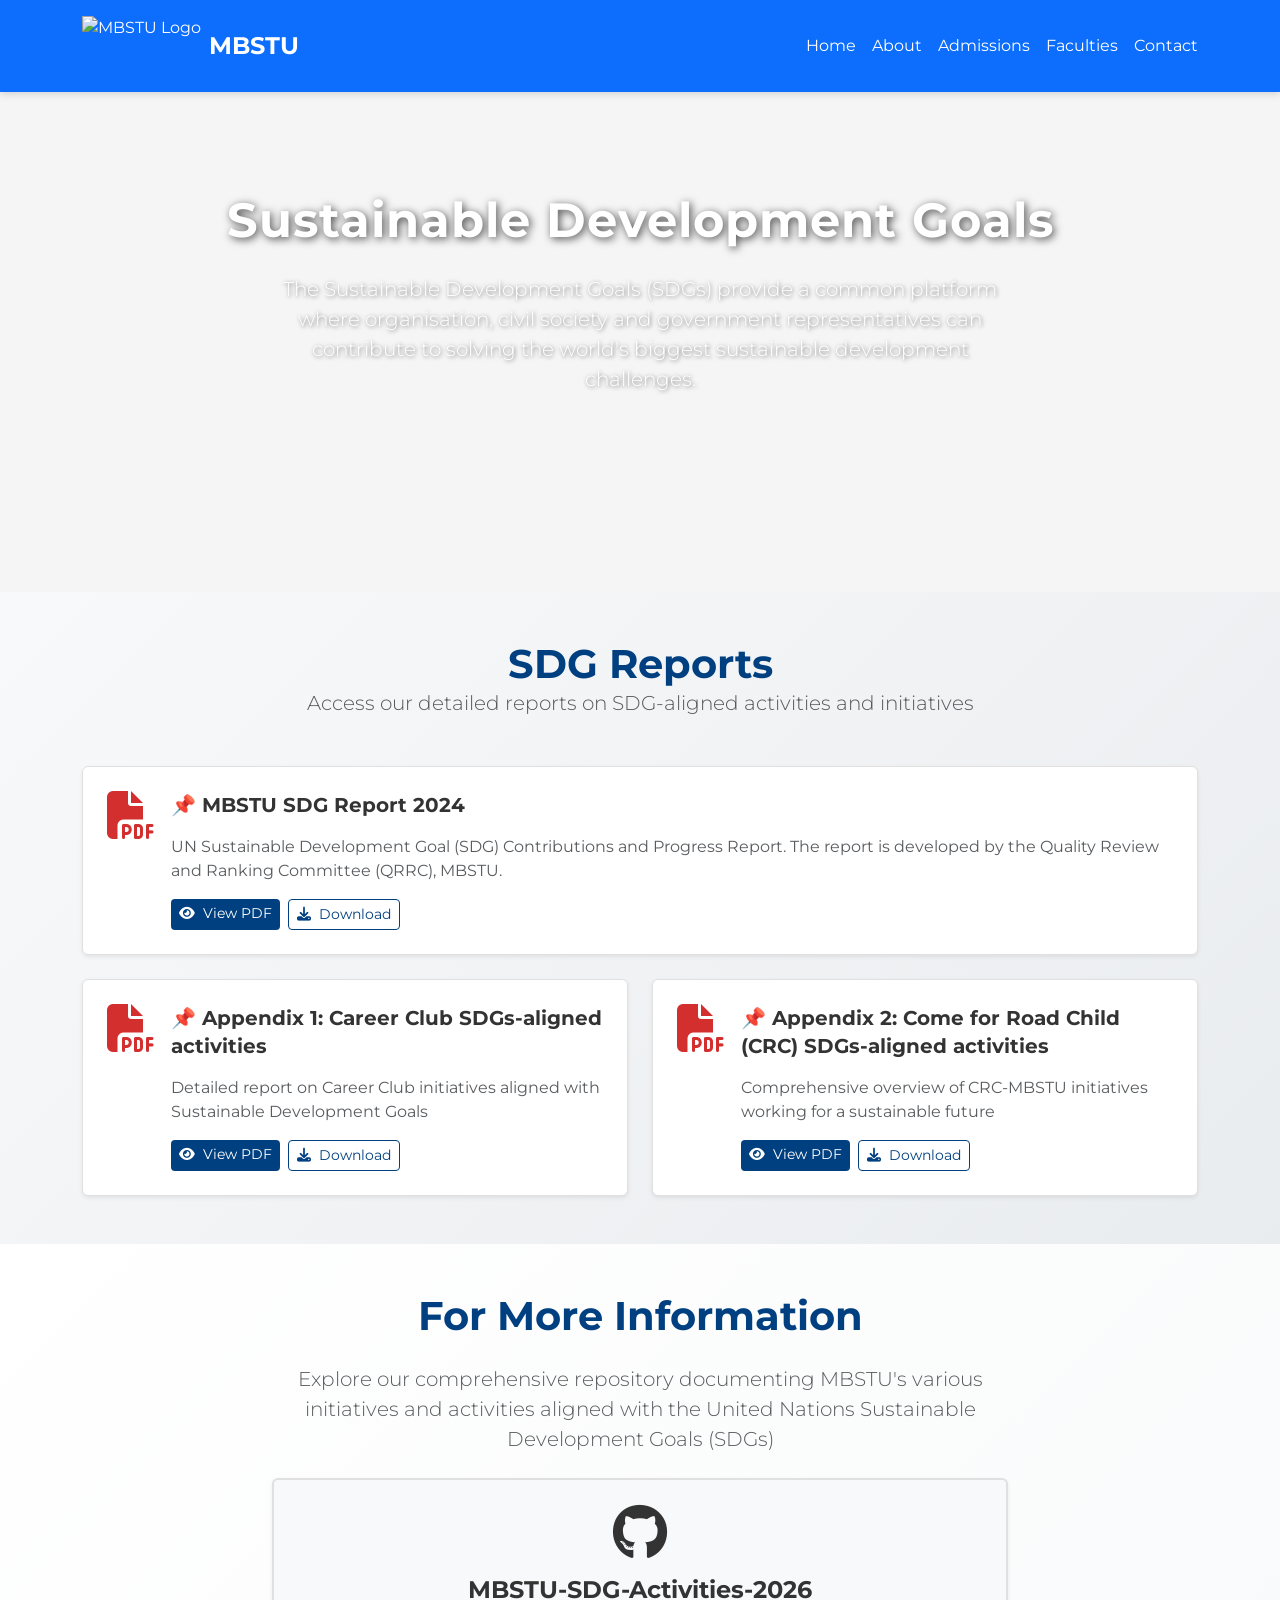
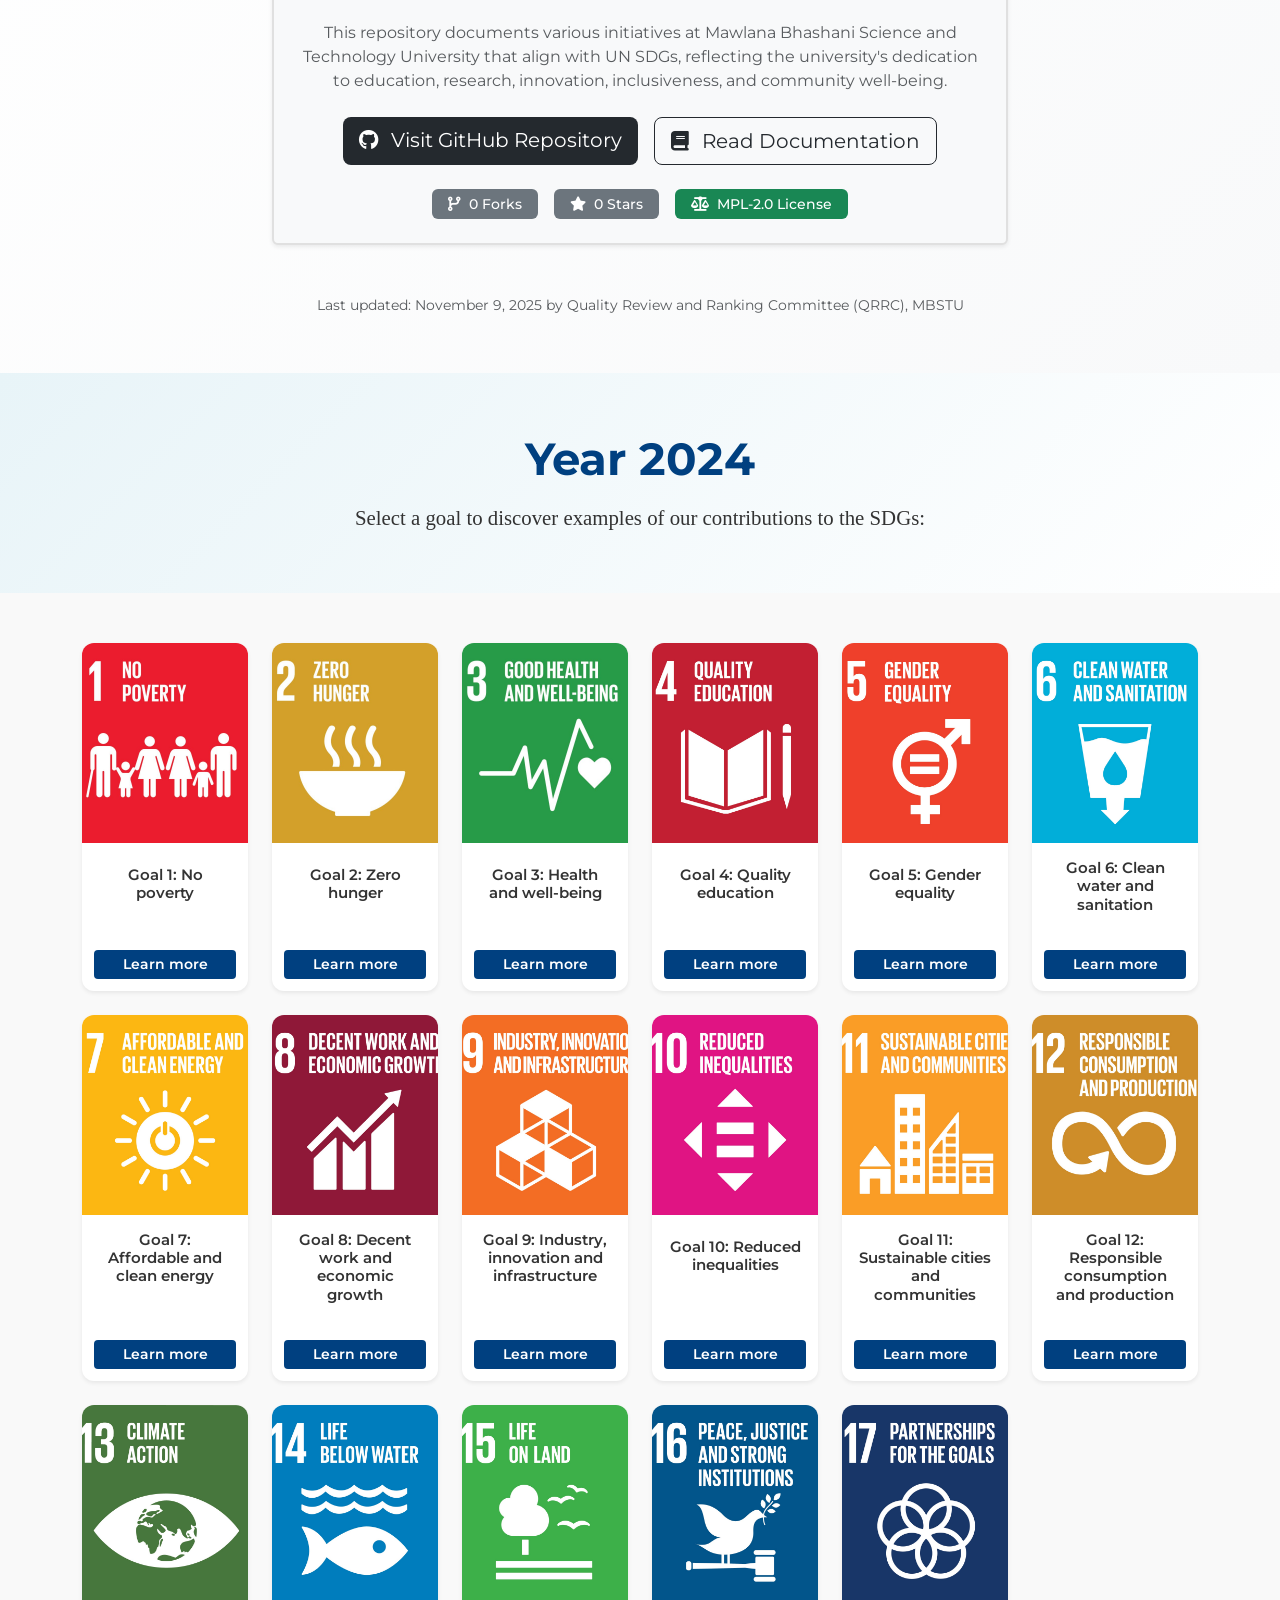
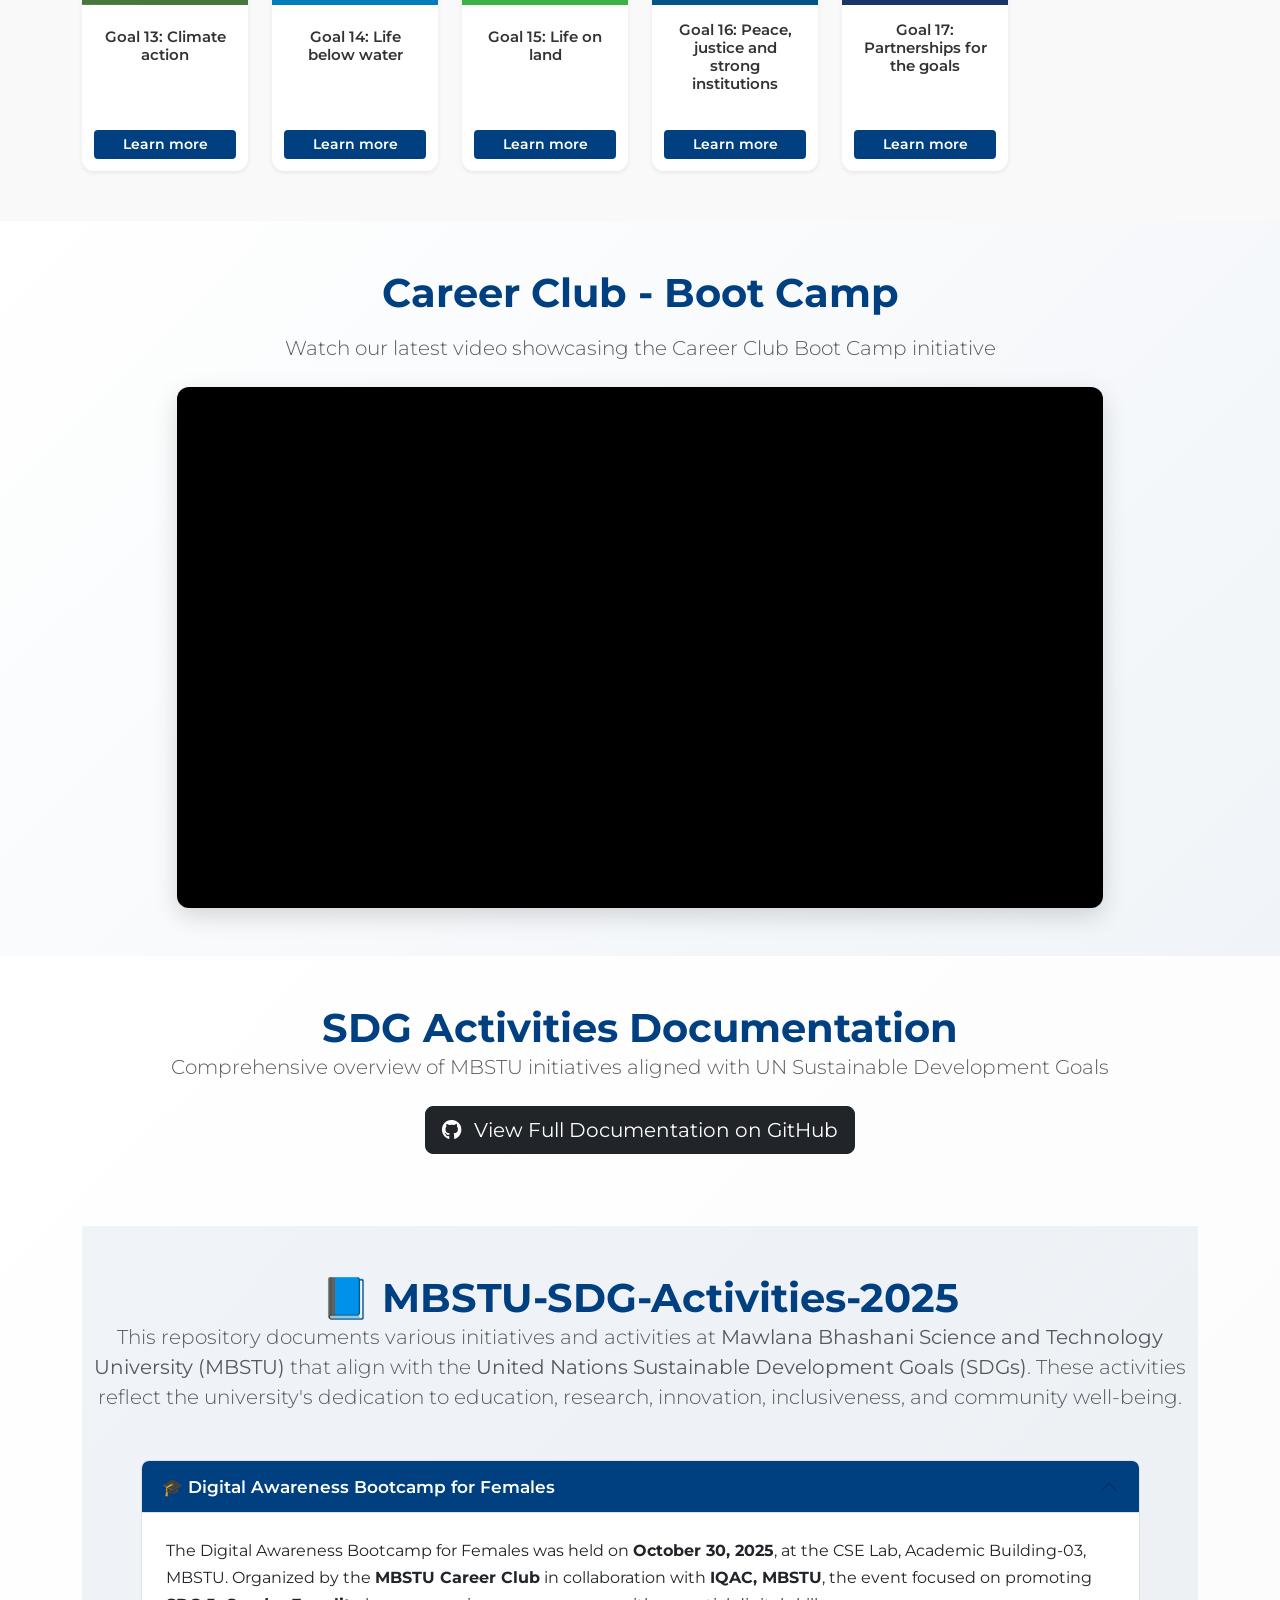
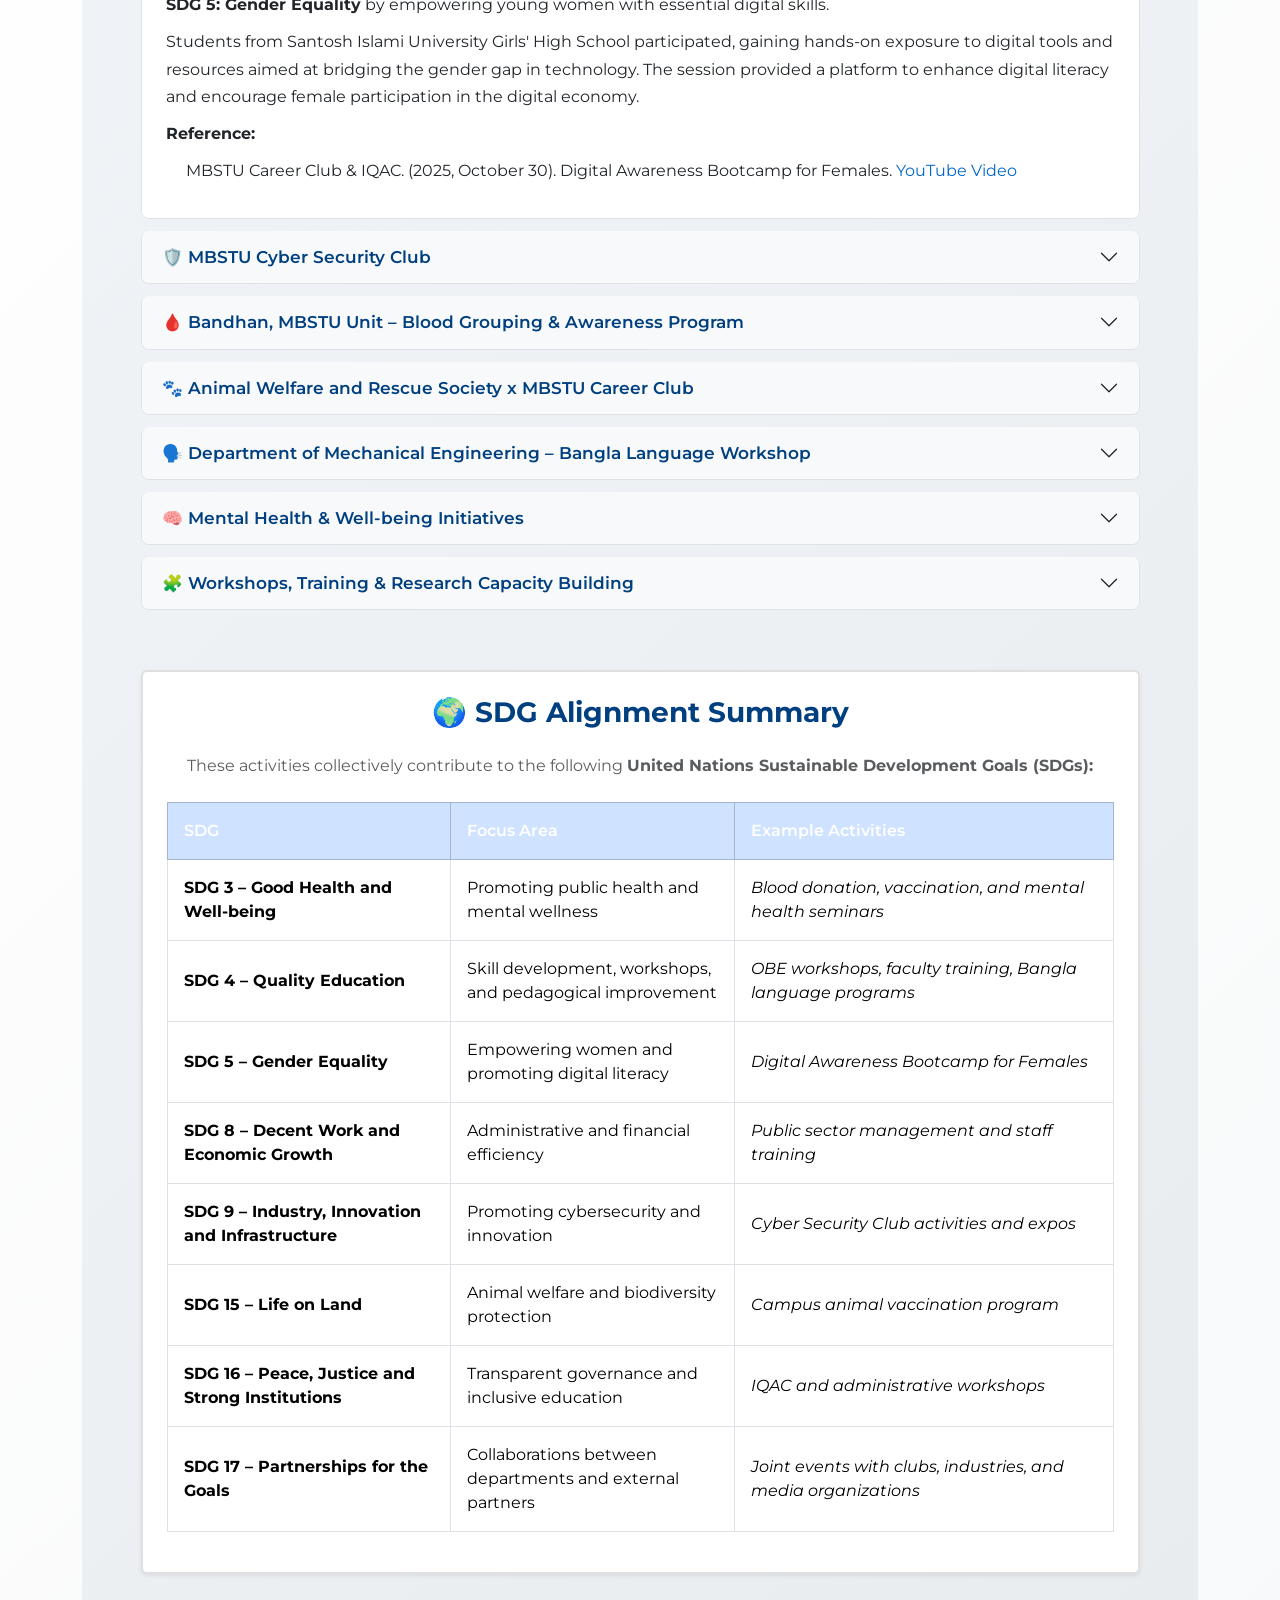
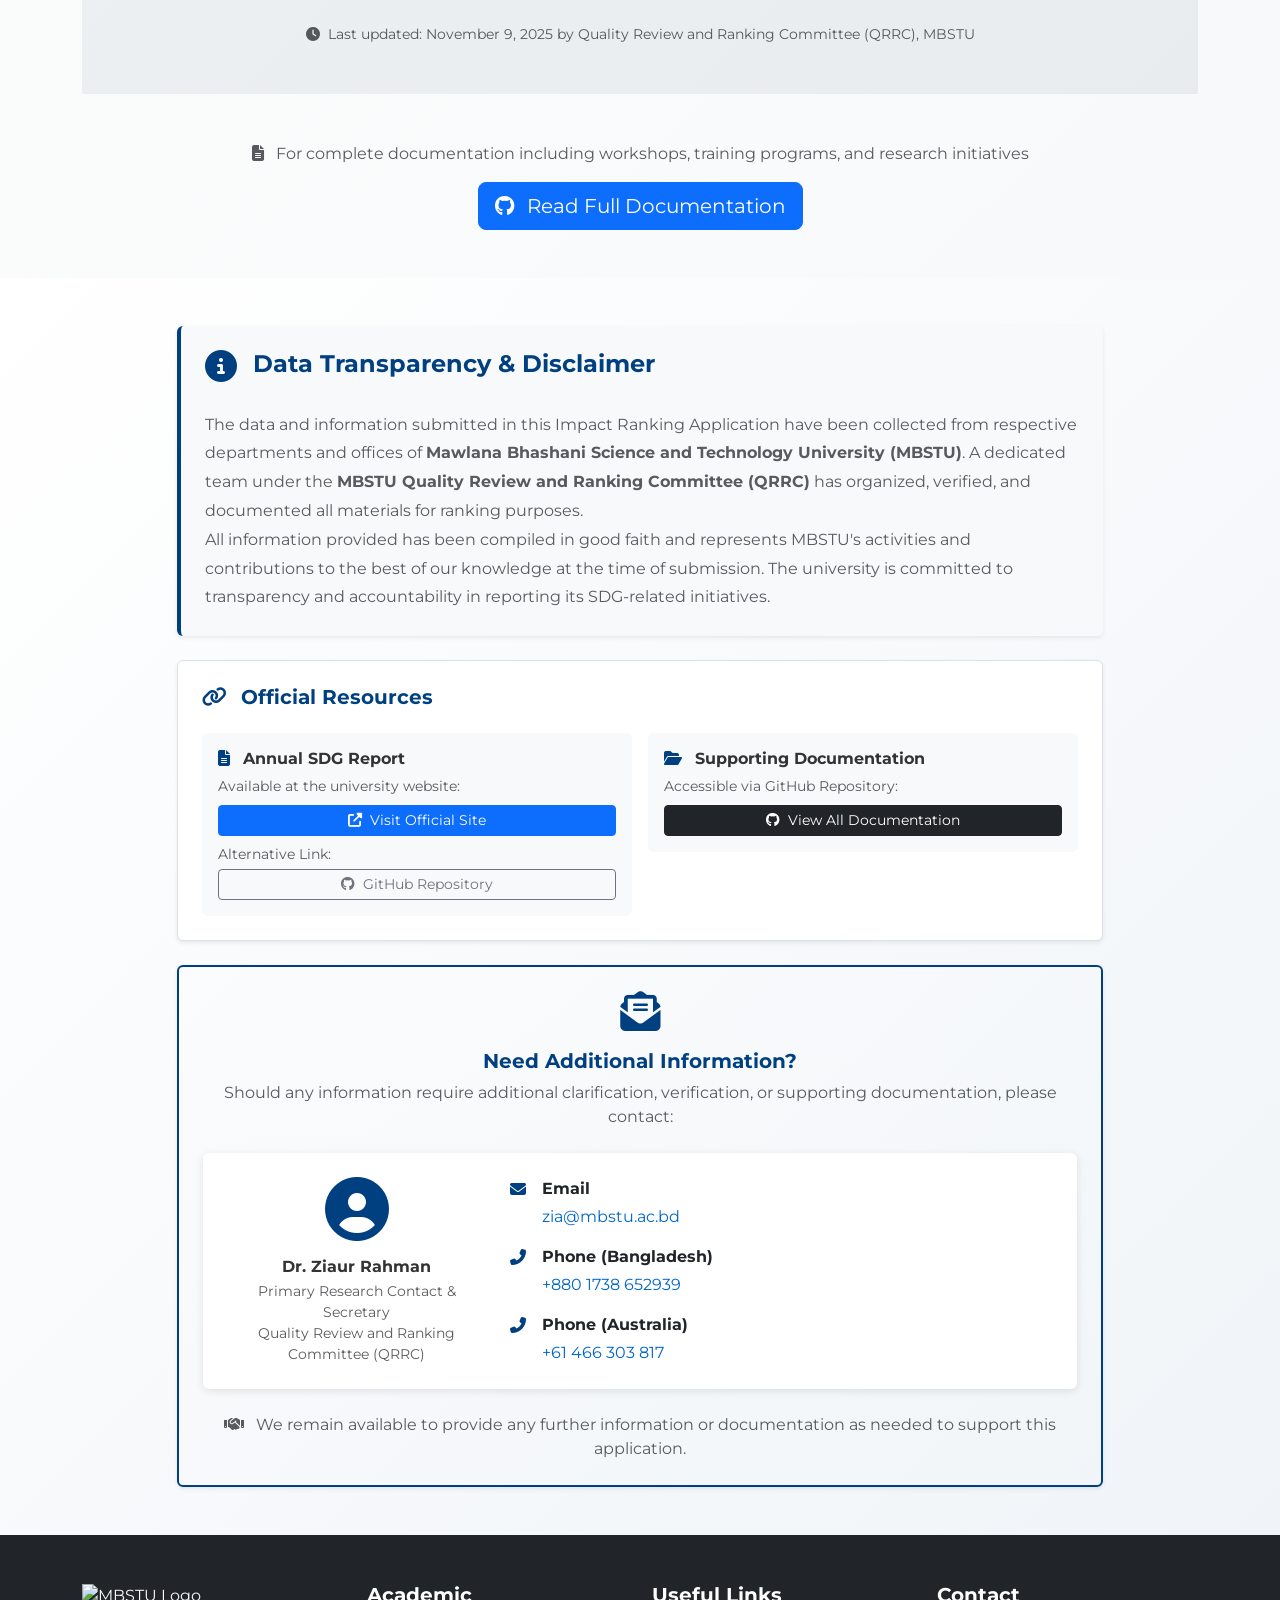
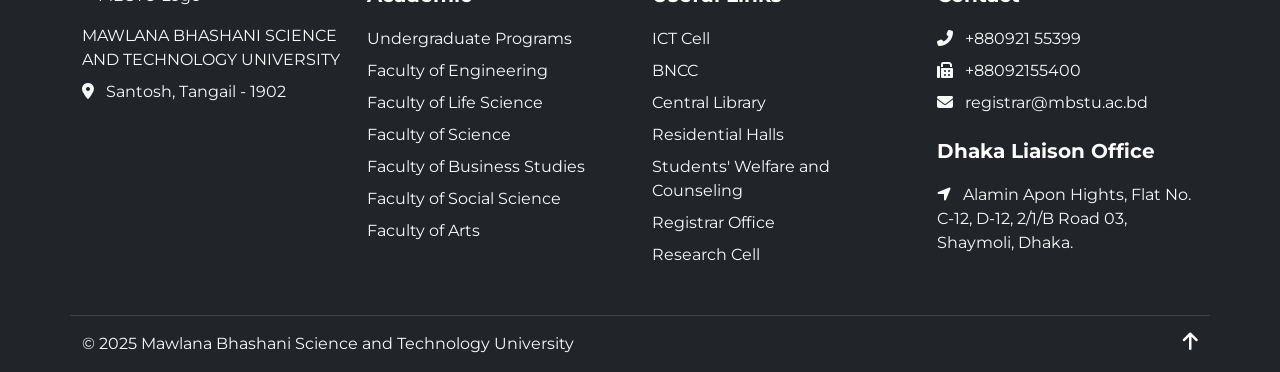
==== index.html @ fa535641 "page deployment" ====
<!DOCTYPE html>
<html lang="en-US" dir="ltr">
  <head>
    <meta charset="UTF-8" />
    <meta
      name="viewport"
      content="width=device-width, initial-scale=1, maximum-scale=1"
    />
    <title>Sustainable Development Goals - MBSTU</title>
    <link rel="preconnect" href="https://fonts.googleapis.com" />
    <link rel="preconnect" href="https://fonts.gstatic.com" crossorigin />
    <link
      href="https://fonts.googleapis.com/css2?family=Montserrat:wght@400;500;700&family=Georgia&display=swap"
      rel="stylesheet"
    />
    <link
      href="https://cdn.jsdelivr.net/npm/bootstrap@5.3.2/dist/css/bootstrap.min.css"
      rel="stylesheet"
    />
    <link
      rel="stylesheet"
      href="https://cdnjs.cloudflare.com/ajax/libs/font-awesome/6.4.0/css/all.min.css"
    />
    <style>
      /* Reset and common font */
      body,
      h1,
      h2,
      h3,
      h4,
      h5,
      h6,
      p,
      ul,
      li {
        margin: 0;
        padding: 0;
        font-family: "Montserrat", sans-serif;
      }
      body {
        background-color: #f5f5f5;
      }
      a {
        text-decoration: none;
        color: inherit;
      }
      ul {
        list-style-type: none;
      }

      /* Header styles */
      .mbstu-header {
        background-color: #004080;
        box-shadow: 0 2px 8px rgba(0, 0, 0, 0.15);
      }
      .mbstu-logo img {
        transition: transform 0.3s ease;
      }
      .mbstu-logo:hover img {
        transform: scale(1.05);
      }
      .mbstu-nav ul li a {
        transition: all 0.3s ease;
        position: relative;
      }
      .mbstu-nav ul li a:hover {
        color: #ffd700 !important;
      }
      .mbstu-nav ul li a::after {
        content: "";
        position: absolute;
        bottom: -3px;
        left: 50%;
        transform: translateX(-50%) scaleX(0);
        width: 80%;
        height: 2px;
        background: #ffd700;
        transition: transform 0.3s ease;
      }
      .mbstu-nav ul li a:hover::after {
        transform: translateX(-50%) scaleX(1);
      }

      /* Hero Section */
      .sdg-hero-section {
        width: 100%;
        min-height: 500px;
        position: relative;
        overflow: hidden;
        border-bottom-right-radius: 50px;
        border-bottom-left-radius: 50px;
        margin-bottom: 0;
      }
      .sdg-bg {
        position: absolute;
        top: 0;
        left: 0;
        width: 100%;
        height: 100%;
        background: url("https://mbstu.ac.bd/wp-content/uploads/2024/10/rsz_36.jpg")
          center center/cover no-repeat;
        filter: brightness(50%);
        z-index: 1;
        border-bottom-right-radius: 50px;
        border-bottom-left-radius: 50px;
      }
      .sdg-content {
        position: relative;
        z-index: 2;
        padding-top: 100px;
        padding-bottom: 100px;
      }
      .sdg-content h1 {
        color: #ffffff;
        text-shadow: 2px 2px 8px rgba(0, 0, 0, 0.7);
        font-size: 3rem;
        margin-bottom: 20px;
      }
      .sdg-content p {
        text-shadow: 1px 1px 4px rgba(0, 0, 0, 0.6);
      }

      /* Year Section */
      .year-section {
        background: linear-gradient(135deg, #e8f4f8 0%, #ffffff 100%);
        padding: 60px 0;
        margin-top: 0;
      }
      .year-section h2 {
        color: #004080;
        font-size: 2.8rem;
        margin-bottom: 15px;
        font-weight: 700;
      }
      .year-section p {
        color: #333;
        font-size: 1.3rem;
        font-family: "Georgia", serif;
        font-weight: 500;
      }

      /* Card Styles */
      .sdg-cards-section {
        padding: 50px 0;
        background-color: #f9f9f9;
      }
      .card {
        border: none;
        border-radius: 12px;
        overflow: hidden;
        transition: all 0.4s ease;
        background: #fff;
      }
      .card:hover {
        transform: translateY(-8px);
        box-shadow: 0 12px 24px rgba(0, 0, 0, 0.15);
      }
      .card img {
        transition: transform 0.4s ease;
        height: 200px;
        object-fit: cover;
      }
      .card:hover img {
        transform: scale(1.08);
      }
      .card-title {
        font-size: 0.95rem;
        font-weight: 600;
        color: #333;
        min-height: 50px;
        display: flex;
        align-items: center;
        justify-content: center;
      }
      .card-footer {
        padding: 12px;
      }
      .card-footer .btn {
        background: #004080;
        border: none;
        transition: all 0.3s ease;
        font-weight: 600;
      }
      .card-footer .btn:hover {
        background: #00306a;
        transform: scale(1.05);
      }

      /* For more info */
      .more-info-section {
        background: linear-gradient(135deg, #ffffff 0%, #f8f9fa 100%);
      }

      .github-card {
        border: 2px solid #e0e0e0;
        transition: all 0.4s ease;
      }

      .github-card:hover {
        transform: translateY(-5px);
        box-shadow: 0 12px 24px rgba(0, 0, 0, 0.15) !important;
        border-color: #333;
      }

      .github-card .btn-dark {
        background-color: #24292e;
        border: none;
        transition: all 0.3s ease;
      }

      .github-card .btn-dark:hover {
        background-color: #1a1e22;
        transform: scale(1.05);
      }

      .github-card .btn-outline-dark {
        border-color: #24292e;
        color: #24292e;
        transition: all 0.3s ease;
      }

      .github-card .btn-outline-dark:hover {
        background-color: #24292e;
        color: #fff;
        transform: scale(1.05);
      }

      .github-card .badge {
        font-size: 0.9rem;
        font-weight: 500;
      }

      .github-card .fa-github {
        transition: transform 0.3s ease;
      }

      .github-card:hover .fa-github {
        transform: rotate(360deg);
      }

      @media (max-width: 768px) {
        .more-info-section h2 {
          font-size: 1.8rem;
        }

        .github-card .btn-lg {
          font-size: 0.95rem;
          padding: 0.5rem 1rem;
        }
      }

      /* Footer */
      footer {
        background: #1a1a1a;
        color: #ccc;
      }
      footer h5 {
        color: #fff;
        font-weight: 700;
        margin-bottom: 20px;
      }
      footer a {
        transition: color 0.3s ease;
      }
      footer a:hover {
        color: #ffd700 !important;
      }
      footer .border-top {
        border-color: #444 !important;
      }
      #back-to-top-kits {
        transition: transform 0.3s ease;
      }
      #back-to-top-kits:hover {
        transform: translateY(-3px);
      }

      /* Responsive */
      @media (max-width: 768px) {
        .mbstu-nav ul {
          flex-direction: column;
          gap: 10px;
        }
        .sdg-content h1 {
          font-size: 2rem;
        }
        .year-section h2 {
          font-size: 2rem;
        }
      }

      .video-section {
        background: linear-gradient(135deg, #ffffff 0%, #f0f4f8 100%);
      }

      .video-wrapper {
        position: relative;
        padding-bottom: 56.25%; /* 16:9 aspect ratio */
        height: 0;
        overflow: hidden;
        max-width: 100%;
        background: #000;
        border-radius: 12px;
        box-shadow: 0 8px 24px rgba(0, 0, 0, 0.15);
      }

      .video-wrapper iframe {
        position: absolute;
        top: 0;
        left: 0;
        width: 100%;
        height: 100%;
        border-radius: 12px;
      }

      @media (max-width: 768px) {
        .video-section h2 {
          font-size: 1.8rem;
        }
      }

      /* pdf */
      .sdg-reports-section {
        background: linear-gradient(135deg, #f8f9fa 0%, #e9ecef 100%);
      }

      .report-card {
        transition: all 0.3s ease;
        border: 1px solid #e0e0e0;
      }

      .report-card:hover {
        transform: translateY(-5px);
        box-shadow: 0 8px 20px rgba(0, 0, 0, 0.15) !important;
      }

      .report-card h5 {
        line-height: 1.4;
      }

      .report-card .btn {
        transition: all 0.3s ease;
      }

      .report-card .btn-primary {
        background-color: #004080;
        border: none;
      }

      .report-card .btn-primary:hover {
        background-color: #00306a;
        transform: scale(1.05);
      }

      .report-card .btn-outline-primary {
        border-color: #004080;
        color: #004080;
      }

      .report-card .btn-outline-primary:hover {
        background-color: #004080;
        color: #fff;
        transform: scale(1.05);
      }

      .report-icon {
        flex-shrink: 0;
      }

      @media (max-width: 768px) {
        .sdg-reports-section h2 {
          font-size: 1.8rem;
        }

        .report-card {
          text-align: center;
        }

        .report-card .d-flex {
          flex-direction: column;
          align-items: center !important;
        }

        .report-icon {
          margin-bottom: 1rem;
        }
      }

      /* Activities Documentation Section */
      .activities-documentation-section {
        background: linear-gradient(135deg, #ffffff 0%, #f8f9fa 100%);
      }

      .accordion-item {
        border: 1px solid #e0e0e0;
        margin-bottom: 15px;
        border-radius: 8px !important;
        overflow: hidden;
      }

      .accordion-button {
        font-weight: 600;
        font-size: 1.1rem;
        color: #004080;
        background-color: #f8f9fa;
      }

      .accordion-button:not(.collapsed) {
        background-color: #004080;
        color: #fff;
      }

      .accordion-button:focus {
        box-shadow: none;
        border-color: #004080;
      }

      .accordion-body {
        background-color: #fff;
        padding: 20px;
      }

      .accordion-body p {
        margin-bottom: 10px;
      }

      .accordion-body ul {
        margin-left: 20px;
      }

      @media (max-width: 768px) {
        .activities-documentation-section h2 {
          font-size: 1.8rem;
        }

        .accordion-button {
          font-size: 0.95rem;
        }
      }

      /* Accordian new */
      .complete-activities-section {
        background: linear-gradient(135deg, #f0f4f8 0%, #e9ecef 100%);
      }

      .accordion-item {
        border: 1px solid #dee2e6;
        margin-bottom: 12px;
        border-radius: 8px !important;
        overflow: hidden;
      }

      .accordion-button {
        font-weight: 600;
        font-size: 1.05rem;
        color: #004080;
        background-color: #f8f9fa;
        padding: 1rem 1.25rem;
      }

      .accordion-button:not(.collapsed) {
        background-color: #004080;
        color: #fff;
      }

      .accordion-button:focus {
        box-shadow: none;
        border-color: #004080;
      }

      .accordion-body {
        background-color: #fff;
        padding: 1.5rem;
        line-height: 1.7;
      }

      .accordion-body h6 {
        color: #004080;
        margin-top: 1rem;
      }

      .accordion-body ul {
        margin-left: 20px;
        margin-bottom: 10px;
      }

      .accordion-body a {
        color: #0066cc;
        text-decoration: none;
      }

      .accordion-body a:hover {
        text-decoration: underline;
      }

      /* SDG Table Styles */
      .sdg-table-container {
        border: 2px solid #e0e0e0;
      }

      .table-primary {
        background-color: #004080 !important;
        color: white;
      }

      .table-primary th {
        color: white !important;
        font-weight: 600;
      }

      .table-hover tbody tr:hover {
        background-color: #f0f4f8;
      }

      .table td,
      .table th {
        vertical-align: middle;
        padding: 1rem;
      }

      @media (max-width: 768px) {
        .complete-activities-section h2 {
          font-size: 1.8rem;
        }

        .accordion-button {
          font-size: 0.9rem;
          padding: 0.75rem 1rem;
        }

        .accordion-body {
          padding: 1rem;
        }

        .table {
          font-size: 0.85rem;
        }
      }

      /* contact */
      .contact-disclaimer-section {
        background: linear-gradient(135deg, #ffffff 0%, #f0f4f8 100%);
      }

      .disclaimer-card {
        border-left: 4px solid #004080;
      }

      .resources-card {
        border: 2px solid #e0e0e0;
      }

      .resource-item {
        transition: all 0.3s ease;
      }

      .resource-item:hover {
        transform: translateY(-3px);
        box-shadow: 0 4px 12px rgba(0, 0, 0, 0.1);
      }

      .contact-card {
        background: linear-gradient(135deg, #f0f8ff 0%, #e6f2ff 100%);
        border: 2px solid #004080;
      }

      .contact-details {
        box-shadow: 0 2px 8px rgba(0, 0, 0, 0.1);
      }

      .contact-info a {
        color: #0066cc;
        transition: color 0.3s ease;
      }

      .contact-info a:hover {
        color: #004080;
        text-decoration: underline !important;
      }

      .resource-item .btn {
        transition: all 0.3s ease;
      }

      .resource-item .btn:hover {
        transform: scale(1.02);
      }

      @media (max-width: 768px) {
        .contact-details .row {
          text-align: center;
        }

        .contact-info {
          margin-top: 1rem;
        }

        .contact-info .d-flex {
          justify-content: center;
        }
      }
    </style>
  </head>

  <body>
    <!-- Header -->
    <header class="mbstu-header bg-primary text-white py-3">
      <div
        class="container d-flex align-items-center justify-content-between flex-wrap"
      >
        <a
          href="https://mbstu.ac.bd/"
          class="mbstu-logo d-flex align-items-center text-white text-decoration-none"
        >
          <img
            src="https://mbstu.ac.bd/wp-content/uploads/2023/08/MBSTU_logo.png"
            alt="MBSTU Logo"
            height="60"
            class="me-2"
          />
          <span class="fs-4 fw-bold">MBSTU</span>
        </a>
        <nav class="mbstu-nav">
          <ul class="list-unstyled d-flex mb-0 gap-3">
            <li>
              <a
                href="https://mbstu.ac.bd/"
                class="text-white text-decoration-none"
                >Home</a
              >
            </li>
            <li>
              <a
                href="https://mbstu.ac.bd/about"
                class="text-white text-decoration-none"
                >About</a
              >
            </li>
            <li>
              <a
                href="https://mbstu.ac.bd/admission"
                class="text-white text-decoration-none"
                >Admissions</a
              >
            </li>
            <li>
              <a
                href="https://mbstu.ac.bd/faculties"
                class="text-white text-decoration-none"
                >Faculties</a
              >
            </li>
            <li>
              <a
                href="https://mbstu.ac.bd/contact"
                class="text-white text-decoration-none"
                >Contact</a
              >
            </li>
          </ul>
        </nav>
      </div>
    </header>

    <!-- Hero Section -->
    <section class="sdg-hero-section position-relative">
      <div class="sdg-bg"></div>
      <div class="container text-center sdg-content">
        <h1 class="display-4 fw-bold" style="letter-spacing: 1px">
          Sustainable Development Goals
        </h1>
        <p class="lead text-white mt-4 mx-auto" style="max-width: 750px">
          The Sustainable Development Goals (SDGs) provide a common platform
          where organisation, civil society and government representatives can
          contribute to solving the world's biggest sustainable development
          challenges.
        </p>
      </div>
    </section>

    <section class="sdg-reports-section py-5 bg-light">
      <div class="container">
        <div class="text-center mb-5">
          <h2 class="fw-bold" style="color: #004080; font-size: 2.5rem">
            SDG Reports
          </h2>
          <p class="lead text-muted">
            Access our detailed reports on SDG-aligned activities and
            initiatives
          </p>
        </div>

        <div class="row g-4 justify-content-center">
          <!-- MBSTU SDG Report 2024 - Full Width -->
          <div class="col-lg-12">
            <div class="report-card p-4 bg-white rounded shadow-sm h-100">
              <div class="d-flex align-items-start">
                <div class="report-icon me-3">
                  <i
                    class="fas fa-file-pdf"
                    style="font-size: 3rem; color: #d32f2f"
                  ></i>
                </div>
                <div class="flex-grow-1">
                  <h5 class="fw-bold mb-3" style="color: #333">
                    📌 MBSTU SDG Report 2024
                  </h5>
                  <p class="text-muted mb-3">
                    UN Sustainable Development Goal (SDG) Contributions and
                    Progress Report. The report is developed by the Quality
                    Review and Ranking Committee (QRRC), MBSTU.
                  </p>
                  <div class="d-flex gap-2 flex-wrap">
                    <a
                      href="https://github.com/rahmanziaur/MBSTU-SDG-Activities-2026/blob/main/MBSTU%20SDG%20Report%202024/SDG%20REPORT2024.pdf"
                      target="_blank"
                      class="btn btn-primary btn-sm"
                    >
                      <i class="fas fa-eye me-1"></i> View PDF
                    </a>
                    <a
                      href="https://github.com/rahmanziaur/MBSTU-SDG-Activities-2026/raw/main/MBSTU%20SDG%20Report%202024/SDG%20REPORT2024.pdf"
                      download
                      class="btn btn-outline-primary btn-sm"
                    >
                      <i class="fas fa-download me-1"></i> Download
                    </a>
                  </div>
                </div>
              </div>
            </div>
          </div>

          <!-- Report 1 -->
          <div class="col-lg-6">
            <div class="report-card p-4 bg-white rounded shadow-sm h-100">
              <div class="d-flex align-items-start">
                <div class="report-icon me-3">
                  <i
                    class="fas fa-file-pdf"
                    style="font-size: 3rem; color: #d32f2f"
                  ></i>
                </div>
                <div class="flex-grow-1">
                  <h5 class="fw-bold mb-3" style="color: #333">
                    📌 Appendix 1: Career Club SDGs-aligned activities
                  </h5>
                  <p class="text-muted mb-3">
                    Detailed report on Career Club initiatives aligned with
                    Sustainable Development Goals
                  </p>
                  <div class="d-flex gap-2 flex-wrap">
                    <a
                      href="https://github.com/rahmanziaur/MBSTU-SDG-Activities-2026/blob/main/Community%20Activities/SDG%20MBSTU%20Career%20Club%20Profile_compressed.pdf"
                      target="_blank"
                      class="btn btn-primary btn-sm"
                    >
                      <i class="fas fa-eye me-1"></i> View PDF
                    </a>
                    <a
                      href="https://github.com/rahmanziaur/MBSTU-SDG-Activities-2026/raw/main/Community%20Activities/SDG%20MBSTU%20Career%20Club%20Profile_compressed.pdf"
                      download
                      class="btn btn-outline-primary btn-sm"
                    >
                      <i class="fas fa-download me-1"></i> Download
                    </a>
                  </div>
                </div>
              </div>
            </div>
          </div>

          <!-- Report 2 -->
          <div class="col-lg-6">
            <div class="report-card p-4 bg-white rounded shadow-sm h-100">
              <div class="d-flex align-items-start">
                <div class="report-icon me-3">
                  <i
                    class="fas fa-file-pdf"
                    style="font-size: 3rem; color: #d32f2f"
                  ></i>
                </div>
                <div class="flex-grow-1">
                  <h5 class="fw-bold mb-3" style="color: #333">
                    📌 Appendix 2: Come for Road Child (CRC) SDGs-aligned
                    activities
                  </h5>
                  <p class="text-muted mb-3">
                    Comprehensive overview of CRC-MBSTU initiatives working for
                    a sustainable future
                  </p>
                  <div class="d-flex gap-2 flex-wrap">
                    <a
                      href="https://github.com/rahmanziaur/MBSTU-SDG-Activities-2026/blob/main/Community%20Activities/CRC-MBSTU-and-the-SDGs-Working-for-a-Sustainable-Future.pdf"
                      target="_blank"
                      class="btn btn-primary btn-sm"
                    >
                      <i class="fas fa-eye me-1"></i> View PDF
                    </a>
                    <a
                      href="https://github.com/rahmanziaur/MBSTU-SDG-Activities-2026/raw/main/Community%20Activities/CRC-MBSTU-and-the-SDGs-Working-for-a-Sustainable-Future.pdf"
                      download
                      class="btn btn-outline-primary btn-sm"
                    >
                      <i class="fas fa-download me-1"></i> Download
                    </a>
                  </div>
                </div>
              </div>
            </div>
          </div>
        </div>
      </div>
    </section>

    <section class="more-info-section py-5 bg-white">
      <div class="container">
        <div class="row justify-content-center">
          <div class="col-lg-8 text-center">
            <h2 class="fw-bold mb-4" style="color: #004080; font-size: 2.5rem">
              For More Information
            </h2>
            <p class="lead text-muted mb-4">
              Explore our comprehensive repository documenting MBSTU's various
              initiatives and activities aligned with the United Nations
              Sustainable Development Goals (SDGs)
            </p>

            <div class="github-card p-4 bg-light rounded shadow-sm">
              <div
                class="d-flex align-items-center justify-content-center mb-3"
              >
                <i
                  class="fab fa-github"
                  style="font-size: 3.5rem; color: #333"
                ></i>
              </div>
              <h4 class="fw-bold mb-3" style="color: #333">
                MBSTU-SDG-Activities-2026
              </h4>
              <p class="text-muted mb-4">
                This repository documents various initiatives at Mawlana
                Bhashani Science and Technology University that align with UN
                SDGs, reflecting the university's dedication to education,
                research, innovation, inclusiveness, and community well-being.
              </p>
              <div class="d-flex gap-3 justify-content-center flex-wrap">
                <a
                  href="https://github.com/rahmanziaur/MBSTU-SDG-Activities-2026"
                  target="_blank"
                  class="btn btn-dark btn-lg"
                >
                  <i class="fab fa-github me-2"></i> Visit GitHub Repository
                </a>
                <a
                  href="https://github.com/rahmanziaur/MBSTU-SDG-Activities-2026/blob/main/README.md"
                  target="_blank"
                  class="btn btn-outline-dark btn-lg"
                >
                  <i class="fas fa-book me-2"></i> Read Documentation
                </a>
              </div>

              <!-- Additional Info Badges -->
              <div class="mt-4 d-flex gap-3 justify-content-center flex-wrap">
                <span class="badge bg-secondary px-3 py-2">
                  <i class="fas fa-code-branch me-1"></i> 0 Forks
                </span>
                <span class="badge bg-secondary px-3 py-2">
                  <i class="fas fa-star me-1"></i> 0 Stars
                </span>
                <span class="badge bg-success px-3 py-2">
                  <i class="fas fa-balance-scale me-1"></i> MPL-2.0 License
                </span>
              </div>
            </div>

            <!-- Contact CTA -->
            <div class="mt-5">
              <p class="text-muted mb-2">
                <small
                  >Last updated: November 9, 2025 by Quality Review and Ranking
                  Committee (QRRC), MBSTU</small
                >
              </p>
              <!-- <p class="text-muted">
                <i class="fas fa-envelope me-2"></i> For inquiries:
                <a href="mailto:registrar@mbstu.ac.bd" style="color: #004080"
                  >registrar@mbstu.ac.bd</a
                >
              </p> -->
            </div>
          </div>
        </div>
      </div>
    </section>

    <section class="year-section text-center">
      <div class="container">
        <h2 class="fw-bold">Year 2024</h2>
        <p class="mb-0">
          Select a goal to discover examples of our contributions to the SDGs:
        </p>
      </div>
    </section>

    <!-- SDG Cards -->
    <section class="sdg-cards-section">
      <div class="container">
        <div class="row g-4">
          <!-- Card 1 -->
          <div class="col-12 col-sm-6 col-md-4 col-lg-2">
            <div class="card h-100 text-center shadow-sm">
              <a href="#" target="_blank">
                <img
                  src="images/1.jpeg"
                  class="card-img-top"
                  alt="Goal 1: No poverty"
                />
              </a>
              <div class="card-body">
                <h5 class="card-title">Goal 1: No poverty</h5>
              </div>
              <div class="card-footer bg-transparent border-0">
                <a href="#" class="btn btn-primary btn-sm w-100">Learn more</a>
              </div>
            </div>
          </div>

          <!-- Card 2 -->
          <div class="col-12 col-sm-6 col-md-4 col-lg-2">
            <div class="card h-100 text-center shadow-sm">
              <a href="#" target="_blank">
                <img
                  src="images/2.jpeg"
                  class="card-img-top"
                  alt="Goal 2: Zero hunger"
                />
              </a>
              <div class="card-body">
                <h5 class="card-title">Goal 2: Zero hunger</h5>
              </div>
              <div class="card-footer bg-transparent border-0">
                <a href="#" class="btn btn-primary btn-sm w-100">Learn more</a>
              </div>
            </div>
          </div>

          <!-- Card 3 -->
          <div class="col-12 col-sm-6 col-md-4 col-lg-2">
            <div class="card h-100 text-center shadow-sm">
              <a href="#" target="_blank">
                <img
                  src="images/3.jpeg"
                  class="card-img-top"
                  alt="Goal 3: Health and well-being"
                />
              </a>
              <div class="card-body">
                <h5 class="card-title">Goal 3: Health and well-being</h5>
              </div>
              <div class="card-footer bg-transparent border-0">
                <a href="#" class="btn btn-primary btn-sm w-100">Learn more</a>
              </div>
            </div>
          </div>

          <!-- Card 4 -->
          <div class="col-12 col-sm-6 col-md-4 col-lg-2">
            <div class="card h-100 text-center shadow-sm">
              <a href="#" target="_blank">
                <img
                  src="images/4.jpeg"
                  class="card-img-top"
                  alt="Goal 4: Quality education"
                />
              </a>
              <div class="card-body">
                <h5 class="card-title">Goal 4: Quality education</h5>
              </div>
              <div class="card-footer bg-transparent border-0">
                <a href="#" class="btn btn-primary btn-sm w-100">Learn more</a>
              </div>
            </div>
          </div>

          <!-- Card 5 -->
          <div class="col-12 col-sm-6 col-md-4 col-lg-2">
            <div class="card h-100 text-center shadow-sm">
              <a href="#" target="_blank">
                <img
                  src="images/5.jpeg"
                  class="card-img-top"
                  alt="Goal 5: Gender equality"
                />
              </a>
              <div class="card-body">
                <h5 class="card-title">Goal 5: Gender equality</h5>
              </div>
              <div class="card-footer bg-transparent border-0">
                <a href="#" class="btn btn-primary btn-sm w-100">Learn more</a>
              </div>
            </div>
          </div>

          <!-- Card 6 -->
          <div class="col-12 col-sm-6 col-md-4 col-lg-2">
            <div class="card h-100 text-center shadow-sm">
              <a href="#" target="_blank">
                <img
                  src="images/6.jpeg"
                  class="card-img-top"
                  alt="Goal 6: Clean water and sanitation"
                />
              </a>
              <div class="card-body">
                <h5 class="card-title">Goal 6: Clean water and sanitation</h5>
              </div>
              <div class="card-footer bg-transparent border-0">
                <a href="#" class="btn btn-primary btn-sm w-100">Learn more</a>
              </div>
            </div>
          </div>

          <!-- Card 7 -->
          <div class="col-12 col-sm-6 col-md-4 col-lg-2">
            <div class="card h-100 text-center shadow-sm">
              <a href="#" target="_blank">
                <img
                  src="images/7.jpeg"
                  class="card-img-top"
                  alt="Goal 7: Affordable and clean energy"
                />
              </a>
              <div class="card-body">
                <h5 class="card-title">Goal 7: Affordable and clean energy</h5>
              </div>
              <div class="card-footer bg-transparent border-0">
                <a href="#" class="btn btn-primary btn-sm w-100">Learn more</a>
              </div>
            </div>
          </div>

          <!-- Card 8 -->
          <div class="col-12 col-sm-6 col-md-4 col-lg-2">
            <div class="card h-100 text-center shadow-sm">
              <a href="#" target="_blank">
                <img
                  src="images/8.jpeg"
                  class="card-img-top"
                  alt="Goal 8: Decent work and economic growth"
                />
              </a>
              <div class="card-body">
                <h5 class="card-title">
                  Goal 8: Decent work and economic growth
                </h5>
              </div>
              <div class="card-footer bg-transparent border-0">
                <a href="#" class="btn btn-primary btn-sm w-100">Learn more</a>
              </div>
            </div>
          </div>

          <!-- Card 9 -->
          <div class="col-12 col-sm-6 col-md-4 col-lg-2">
            <div class="card h-100 text-center shadow-sm">
              <a href="#" target="_blank">
                <img
                  src="images/9.jpeg"
                  class="card-img-top"
                  alt="Goal 9: Industry, innovation and infrastructure"
                />
              </a>
              <div class="card-body">
                <h5 class="card-title">
                  Goal 9: Industry, innovation and infrastructure
                </h5>
              </div>
              <div class="card-footer bg-transparent border-0">
                <a href="#" class="btn btn-primary btn-sm w-100">Learn more</a>
              </div>
            </div>
          </div>

          <!-- Card 10 -->
          <div class="col-12 col-sm-6 col-md-4 col-lg-2">
            <div class="card h-100 text-center shadow-sm">
              <a href="#" target="_blank">
                <img
                  src="images/10.jpeg"
                  class="card-img-top"
                  alt="Goal 10: Reduced inequalities"
                />
              </a>
              <div class="card-body">
                <h5 class="card-title">Goal 10: Reduced inequalities</h5>
              </div>
              <div class="card-footer bg-transparent border-0">
                <a href="#" class="btn btn-primary btn-sm w-100">Learn more</a>
              </div>
            </div>
          </div>

          <!-- Card 11 -->
          <div class="col-12 col-sm-6 col-md-4 col-lg-2">
            <div class="card h-100 text-center shadow-sm">
              <a href="#" target="_blank">
                <img
                  src="images/11.jpeg"
                  class="card-img-top"
                  alt="Goal 11: Sustainable cities and communities"
                />
              </a>
              <div class="card-body">
                <h5 class="card-title">
                  Goal 11: Sustainable cities and communities
                </h5>
              </div>
              <div class="card-footer bg-transparent border-0">
                <a href="#" class="btn btn-primary btn-sm w-100">Learn more</a>
              </div>
            </div>
          </div>

          <!-- Card 12 -->
          <div class="col-12 col-sm-6 col-md-4 col-lg-2">
            <div class="card h-100 text-center shadow-sm">
              <a href="#" target="_blank">
                <img
                  src="images/12.jpeg"
                  class="card-img-top"
                  alt="Goal 12: Responsible consumption and production"
                />
              </a>
              <div class="card-body">
                <h5 class="card-title">
                  Goal 12: Responsible consumption and production
                </h5>
              </div>
              <div class="card-footer bg-transparent border-0">
                <a href="#" class="btn btn-primary btn-sm w-100">Learn more</a>
              </div>
            </div>
          </div>

          <!-- Card 13 -->
          <div class="col-12 col-sm-6 col-md-4 col-lg-2">
            <div class="card h-100 text-center shadow-sm">
              <a href="#" target="_blank">
                <img
                  src="images/13.jpeg"
                  class="card-img-top"
                  alt="Goal 13: Climate action"
                />
              </a>
              <div class="card-body">
                <h5 class="card-title">Goal 13: Climate action</h5>
              </div>
              <div class="card-footer bg-transparent border-0">
                <a href="#" class="btn btn-primary btn-sm w-100">Learn more</a>
              </div>
            </div>
          </div>

          <!-- Card 14 -->
          <div class="col-12 col-sm-6 col-md-4 col-lg-2">
            <div class="card h-100 text-center shadow-sm">
              <a href="#" target="_blank">
                <img
                  src="images/14.jpeg"
                  class="card-img-top"
                  alt="Goal 14: Life below water"
                />
              </a>
              <div class="card-body">
                <h5 class="card-title">Goal 14: Life below water</h5>
              </div>
              <div class="card-footer bg-transparent border-0">
                <a href="#" class="btn btn-primary btn-sm w-100">Learn more</a>
              </div>
            </div>
          </div>

          <!-- Card 15 -->
          <div class="col-12 col-sm-6 col-md-4 col-lg-2">
            <div class="card h-100 text-center shadow-sm">
              <a href="#" target="_blank">
                <img
                  src="images/15.jpeg"
                  class="card-img-top"
                  alt="Goal 15: Life on land"
                />
              </a>
              <div class="card-body">
                <h5 class="card-title">Goal 15: Life on land</h5>
              </div>
              <div class="card-footer bg-transparent border-0">
                <a href="#" class="btn btn-primary btn-sm w-100">Learn more</a>
              </div>
            </div>
          </div>

          <!-- Card 16 -->
          <div class="col-12 col-sm-6 col-md-4 col-lg-2">
            <div class="card h-100 text-center shadow-sm">
              <a href="#" target="_blank">
                <img
                  src="images/16.jpeg"
                  class="card-img-top"
                  alt="Goal 16: Peace, justice and strong institutions"
                />
              </a>
              <div class="card-body">
                <h5 class="card-title">
                  Goal 16: Peace, justice and strong institutions
                </h5>
              </div>
              <div class="card-footer bg-transparent border-0">
                <a href="#" class="btn btn-primary btn-sm w-100">Learn more</a>
              </div>
            </div>
          </div>

          <!-- Card 17 -->
          <div class="col-12 col-sm-6 col-md-4 col-lg-2">
            <div class="card h-100 text-center shadow-sm">
              <a href="#" target="_blank">
                <img
                  src="images/17.jpeg"
                  class="card-img-top"
                  alt="Goal 17: Partnerships for the goals"
                />
              </a>
              <div class="card-body">
                <h5 class="card-title">Goal 17: Partnerships for the goals</h5>
              </div>
              <div class="card-footer bg-transparent border-0">
                <a href="#" class="btn btn-primary btn-sm w-100">Learn more</a>
              </div>
            </div>
          </div>
        </div>
      </div>
    </section>

    <section class="video-section py-5 bg-white">
      <div class="container">
        <div class="row justify-content-center">
          <div class="col-lg-10 text-center">
            <h2 class="fw-bold mb-3" style="color: #004080; font-size: 2.5rem">
              Career Club - Boot Camp
            </h2>
            <p class="lead text-muted mb-4">
              Watch our latest video showcasing the Career Club Boot Camp
              initiative
            </p>
            <div class="video-wrapper">
              <iframe
                src="https://www.youtube.com/embed/r6UwZd3cheU"
                title="Career Club - Boot Camp"
                frameborder="0"
                allow="accelerometer; autoplay; clipboard-write; encrypted-media; gyroscope; picture-in-picture; web-share"
                referrerpolicy="strict-origin-when-cross-origin"
                allowfullscreen
              ></iframe>
            </div>
          </div>
        </div>
      </div>
    </section>

    <section class="activities-documentation-section py-5 bg-white">
      <div class="container">
        <div class="text-center mb-5">
          <h2 class="fw-bold" style="color: #004080; font-size: 2.5rem">
            SDG Activities Documentation
          </h2>
          <p class="lead text-muted mb-4">
            Comprehensive overview of MBSTU initiatives aligned with UN
            Sustainable Development Goals
          </p>
          <a
            href="https://github.com/rahmanziaur/MBSTU-SDG-Activities-2026"
            target="_blank"
            class="btn btn-dark btn-lg mb-4"
          >
            <i class="fab fa-github me-2"></i> View Full Documentation on GitHub
          </a>
        </div>

        <!-- Activities Accordion -->
        <section class="complete-activities-section py-5 bg-light">
          <div class="container">
            <div class="text-center mb-5">
              <h2 class="fw-bold" style="color: #004080; font-size: 2.5rem">
                📘 MBSTU-SDG-Activities-2025
              </h2>
              <p class="lead text-muted mb-4">
                This repository documents various initiatives and activities at
                <strong
                  >Mawlana Bhashani Science and Technology University
                  (MBSTU)</strong
                >
                that align with the
                <strong
                  >United Nations Sustainable Development Goals (SDGs)</strong
                >. These activities reflect the university's dedication to
                education, research, innovation, inclusiveness, and community
                well-being.
              </p>
            </div>

            <!-- Activities Accordion -->
            <div class="row justify-content-center">
              <div class="col-lg-11">
                <div class="accordion" id="fullActivitiesAccordion">
                  <!-- Activity 1: Digital Awareness Bootcamp -->
                  <div class="accordion-item">
                    <h2 class="accordion-header">
                      <button
                        class="accordion-button"
                        type="button"
                        data-bs-toggle="collapse"
                        data-bs-target="#digitalBootcamp"
                      >
                        🎓 Digital Awareness Bootcamp for Females
                      </button>
                    </h2>
                    <div
                      id="digitalBootcamp"
                      class="accordion-collapse collapse show"
                      data-bs-parent="#fullActivitiesAccordion"
                    >
                      <div class="accordion-body">
                        <p>
                          The Digital Awareness Bootcamp for Females was held on
                          <strong>October 30, 2025</strong>, at the CSE Lab,
                          Academic Building-03, MBSTU. Organized by the
                          <strong>MBSTU Career Club</strong> in collaboration
                          with <strong>IQAC, MBSTU</strong>, the event focused
                          on promoting
                          <strong>SDG 5: Gender Equality</strong> by empowering
                          young women with essential digital skills.
                        </p>
                        <p>
                          Students from Santosh Islami University Girls' High
                          School participated, gaining hands-on exposure to
                          digital tools and resources aimed at bridging the
                          gender gap in technology. The session provided a
                          platform to enhance digital literacy and encourage
                          female participation in the digital economy.
                        </p>
                        <p><strong>Reference:</strong></p>
                        <ul>
                          <li>
                            MBSTU Career Club & IQAC. (2025, October 30).
                            Digital Awareness Bootcamp for Females.
                            <a
                              href="https://youtu.be/r6UwZd3cheU"
                              target="_blank"
                              >YouTube Video</a
                            >
                          </li>
                        </ul>
                      </div>
                    </div>
                  </div>

                  <!-- Activity 2: Cyber Security Club -->
                  <div class="accordion-item">
                    <h2 class="accordion-header">
                      <button
                        class="accordion-button collapsed"
                        type="button"
                        data-bs-toggle="collapse"
                        data-bs-target="#cyberSecurity"
                      >
                        🛡️ MBSTU Cyber Security Club
                      </button>
                    </h2>
                    <div
                      id="cyberSecurity"
                      class="accordion-collapse collapse"
                      data-bs-parent="#fullActivitiesAccordion"
                    >
                      <div class="accordion-body">
                        <p>
                          The <strong>MBSTU Cyber Security Club</strong> has
                          been at the forefront of promoting cyber awareness,
                          digital literacy, and innovation in technology.
                        </p>

                        <h6 class="mt-3 fw-bold">
                          1. Road to Cyber Security with Ostad
                        </h6>
                        <p>
                          The club successfully organized the event
                          <strong>"Road to Cyber Security with Ostad"</strong>,
                          in collaboration with <strong>Ostad</strong>,
                          <strong>MBSTU Photographic Society</strong>, and
                          <strong>MBSTU Career Club</strong>. The initiative
                          focused on empowering students with essential
                          cybersecurity knowledge and fostering a culture of
                          responsible digital engagement.
                        </p>
                        <p><strong>References:</strong></p>
                        <ul>
                          <li>
                            MBSTU Cyber Security Club. (2025, October 29).
                            <a
                              href="https://www.facebook.com/profile.php?id=61567679759219"
                              target="_blank"
                              >Facebook</a
                            >
                          </li>
                          <li>
                            News24BD. (2025, October 29).
                            <a
                              href="https://news24bd.net/?p=15778"
                              target="_blank"
                              >মাভাবিপ্রবিতে সাইবার নিরাপত্তা সচেতনতা মাস ২০২৫
                              উদযাপন</a
                            >
                          </li>
                        </ul>

                        <h6 class="mt-4 fw-bold">
                          2. MBSTU Cyber Security Expo 2025
                        </h6>
                        <p>
                          Held on <strong>January 18, 2025</strong>, the
                          <strong>MBSTU Cyber Security Expo</strong> featured an
                          <strong
                            >Intra-University Capture the Flag (CTF) and Quiz
                            Competition</strong
                          >, <strong>Innovation and Project Showcasing</strong>,
                          and a
                          <strong
                            >Workshop on "Introduction to Cyber
                            Security."</strong
                          >
                          The event was organized by the MBSTU Cyber Security
                          Club in collaboration with the
                          <strong>University Cyber Center</strong> and
                          inaugurated by
                          <strong>Professor Dr. Md. Anwarul Azim Akhand</strong
                          >, Honorable Vice-Chancellor of MBSTU.
                        </p>
                        <p><strong>References:</strong></p>
                        <ul>
                          <li>
                            MBSTU Cyber Security Club. (2025, January 18).
                            <a
                              href="https://www.facebook.com/share/p/16TzhbPqcX/"
                              target="_blank"
                              >Facebook</a
                            >
                          </li>
                          <li>
                            Jaijaidin. (2025, January 18).
                            <a
                              href="https://www.jaijaidinbd.com/education/523904"
                              target="_blank"
                              >মাভাবিপ্রবিতে সাইবার সিকিউরিটি এক্সপো-২০২৫
                              অনুষ্ঠিত</a
                            >
                          </li>
                        </ul>
                      </div>
                    </div>
                  </div>

                  <!-- Activity 3: Blood Grouping Program -->
                  <div class="accordion-item">
                    <h2 class="accordion-header">
                      <button
                        class="accordion-button collapsed"
                        type="button"
                        data-bs-toggle="collapse"
                        data-bs-target="#bloodGrouping"
                      >
                        🩸 Bandhan, MBSTU Unit – Blood Grouping & Awareness
                        Program
                      </button>
                    </h2>
                    <div
                      id="bloodGrouping"
                      class="accordion-collapse collapse"
                      data-bs-parent="#fullActivitiesAccordion"
                    >
                      <div class="accordion-body">
                        <p>
                          In celebration of the
                          <strong>26th Founding Anniversary of MBSTU</strong>,
                          <strong>Bandhan, MBSTU Unit</strong> organized a
                          <strong>Free Blood Grouping Camp</strong> as part of
                          the university day rally. A total of
                          <strong>64 participants</strong> benefited from this
                          free health initiative, which aimed to raise awareness
                          about blood donation and community health.
                        </p>
                        <p><strong>Reference:</strong></p>
                        <ul>
                          <li>
                            Bandhan MBSTU Unit. (2025, October 12).
                            <a
                              href="https://www.facebook.com/share/p/1Cjdf3Hpky/"
                              target="_blank"
                              >Facebook</a
                            >
                          </li>
                        </ul>
                      </div>
                    </div>
                  </div>

                  <!-- Activity 4: Animal Welfare -->
                  <div class="accordion-item">
                    <h2 class="accordion-header">
                      <button
                        class="accordion-button collapsed"
                        type="button"
                        data-bs-toggle="collapse"
                        data-bs-target="#animalWelfare"
                      >
                        🐾 Animal Welfare and Rescue Society x MBSTU Career Club
                      </button>
                    </h2>
                    <div
                      id="animalWelfare"
                      class="accordion-collapse collapse"
                      data-bs-parent="#fullActivitiesAccordion"
                    >
                      <div class="accordion-body">
                        <p>
                          On <strong>October 20, 2025</strong>, the
                          <strong>Animal Welfare and Rescue Society</strong> and
                          <strong>MBSTU Career Club</strong>, with media support
                          from the <strong>MBSTU Photographic Society</strong>,
                          jointly organized an
                          <strong>Animal Welfare Vaccination Camp</strong> at
                          the university campus. More than
                          <strong>25 campus dogs and cats</strong> received free
                          rabies vaccinations. The initiative emphasized
                          compassion, responsibility, and creating a safer
                          campus environment for all living beings.
                        </p>
                        <p><strong>Reference:</strong></p>
                        <ul>
                          <li>
                            Daily Inqilab. (2025, October 20).
                            <a
                              href="https://dailyinqilab.com/campus/news/821787"
                              target="_blank"
                              >মাভাবিপ্রবিতে প্রাণী কল্যাণ ক্যাম্প অনুষ্ঠিত</a
                            >
                          </li>
                        </ul>
                      </div>
                    </div>
                  </div>

                  <!-- Activity 5: Bangla Language Workshop -->
                  <div class="accordion-item">
                    <h2 class="accordion-header">
                      <button
                        class="accordion-button collapsed"
                        type="button"
                        data-bs-toggle="collapse"
                        data-bs-target="#banglaWorkshop"
                      >
                        🗣️ Department of Mechanical Engineering – Bangla
                        Language Workshop
                      </button>
                    </h2>
                    <div
                      id="banglaWorkshop"
                      class="accordion-collapse collapse"
                      data-bs-parent="#fullActivitiesAccordion"
                    >
                      <div class="accordion-body">
                        <p>
                          The
                          <strong>Department of Mechanical Engineering</strong>
                          organized a workshop titled
                          <strong
                            >"সর্বস্তরে বাংলা ভাষা: শুদ্ধ বানানে, শুদ্ধ
                            উচ্চারণে"</strong
                          >
                          (Use of Bangla in Correct Spelling and Pronunciation)
                          and inaugurated an
                          <strong>Open Reading Library</strong> on
                          <strong>October 20, 2025</strong>. The event aimed to
                          promote accurate and respectful use of the Bangla
                          language across academic and administrative
                          activities, reinforcing national identity and
                          linguistic integrity.
                        </p>
                        <p><strong>Reference:</strong></p>
                        <ul>
                          <li>
                            Bahanno News. (2025, October 20).
                            <a
                              href="https://www.bahannonews.com/details/article/10177169/"
                              target="_blank"
                              >মাভাবিপ্রবিতে বাংলা ভাষা: শুদ্ধ বানানে শুদ্ধ
                              উচ্চারণে কর্মশালা ও মুক্ত পাঠাগার উদ্বোধন</a
                            >
                          </li>
                        </ul>
                      </div>
                    </div>
                  </div>

                  <!-- Activity 6: Mental Health -->
                  <div class="accordion-item">
                    <h2 class="accordion-header">
                      <button
                        class="accordion-button collapsed"
                        type="button"
                        data-bs-toggle="collapse"
                        data-bs-target="#mentalHealth"
                      >
                        🧠 Mental Health & Well-being Initiatives
                      </button>
                    </h2>
                    <div
                      id="mentalHealth"
                      class="accordion-collapse collapse"
                      data-bs-parent="#fullActivitiesAccordion"
                    >
                      <div class="accordion-body">
                        <p>
                          MBSTU places great emphasis on students'
                          <strong
                            >mental health, emotional well-being, and personal
                            development</strong
                          >. Several departments and student organizations have
                          taken initiatives to create awareness about mental
                          wellness and suicide prevention through workshops,
                          seminars, and interactive discussions.
                        </p>

                        <h6 class="mt-3 fw-bold">
                          1. Seminar on Suicide Prevention and Mental Health
                          Awareness
                        </h6>
                        <p>
                          On <strong>May 21, 2025</strong>, a seminar titled
                          <em
                            >"আত্মহত্যা প্রতিরোধ ও মানসিক স্বাস্থ্য বিষয়ে
                            সচেতনতা বৃদ্ধি"</em
                          >
                          (Awareness on Suicide Prevention and Mental Health)
                          was held at MBSTU. The event aimed to educate students
                          about early signs of depression, coping strategies,
                          and the importance of seeking help. Experts discussed
                          the role of family, peers, and institutions in
                          maintaining mental well-being.
                        </p>
                        <p><strong>Reference:</strong></p>
                        <ul>
                          <li>
                            Daily Nagorik Sangbad. (2025, May 21).
                            <a
                              href="https://www.dailynagoriksangbad.com/6641"
                              target="_blank"
                              >আত্মহত্যা প্রতিরোধ ও মানসিক স্বাস্থ্য বিষয়ে
                              সচেতনতা বৃদ্ধির লক্ষ্যে সেমিনার অনুষ্ঠিত
                              মাভাবিপ্রবিতে</a
                            >
                          </li>
                        </ul>

                        <h6 class="mt-4 fw-bold">
                          2. "এত হাসি কোথায় গেলো!" — Seminar on Mental Health
                          and Emotional Training
                        </h6>
                        <p>
                          On <strong>December 7, 2025</strong>, the
                          <strong>Aloron Club, MBSTU</strong>, organized a
                          seminar titled <em>"এত হাসি কোথায় গেলো!"</em> (Where
                          Has All the Laughter Gone!) focusing on mental health,
                          mindfulness, and emotional resilience. The interactive
                          session engaged participants in mindfulness exercises
                          and motivational discussions, encouraging positive
                          mental health practices on campus.
                        </p>
                        <p><strong>Reference:</strong></p>
                        <ul>
                          <li>
                            Sarabangla. (2025, December 7).
                            <a
                              href="https://sarabangla.net/news/post-1007644/"
                              target="_blank"
                              >এত হাসি কোথায় গেলো! — মানসিক স্বাস্থ্য ও মন
                              প্রশিক্ষণ বিষয়ক সেমিনার অনুষ্ঠিত মাভাবিপ্রবিতে</a
                            >
                          </li>
                        </ul>
                      </div>
                    </div>
                  </div>

                  <!-- Activity 7: Workshops & Training -->
                  <div class="accordion-item">
                    <h2 class="accordion-header">
                      <button
                        class="accordion-button collapsed"
                        type="button"
                        data-bs-toggle="collapse"
                        data-bs-target="#workshopsTraining"
                      >
                        🧩 Workshops, Training & Research Capacity Building
                      </button>
                    </h2>
                    <div
                      id="workshopsTraining"
                      class="accordion-collapse collapse"
                      data-bs-parent="#fullActivitiesAccordion"
                    >
                      <div class="accordion-body">
                        <p>
                          MBSTU continues to strengthen its
                          <strong
                            >academic and administrative excellence</strong
                          >
                          through workshops, training programs, and
                          capacity-building sessions organized by various
                          departments and the
                          <strong
                            >Institutional Quality Assurance Cell (IQAC)</strong
                          >.
                        </p>

                        <h6 class="mt-3 fw-bold">
                          1. Implementation of OBE Curriculum: Continuous
                          Improvement and Associated Challenges
                        </h6>
                        <p>
                          From <strong>September 21–23, 2025</strong>, a two-day
                          workshop titled
                          <em
                            >"Implementation of OBE Curriculum: Continuous
                            Improvement and Associated Challenges"</em
                          >
                          was organized by <strong>IQAC, MBSTU</strong>. The
                          workshop focused on integrating
                          <strong>Outcome-Based Education (OBE)</strong>
                          practices and enhancing teaching-learning quality in
                          line with international accreditation standards.
                        </p>
                        <p><strong>Reference:</strong></p>
                        <ul>
                          <li>
                            Tangail News BD. (2025, September 21–23).
                            <a
                              href="https://www.tangailnewsbd.com/2025/09/21/মাভাবিপ্রবিতে-ওবিই-কারিক/"
                              target="_blank"
                              >Implementation of OBE Curriculum</a
                            >
                          </li>
                        </ul>

                        <h6 class="mt-4 fw-bold">
                          2. A New Approach in Teaching-Learning at MBSTU
                        </h6>
                        <p>
                          A workshop organized by
                          <strong>IQAC, MBSTU</strong> on
                          <strong>February 4, 2024</strong>, introduced modern
                          pedagogical methods, digital learning tools, and
                          continuous assessment strategies to improve classroom
                          engagement.
                        </p>
                        <p><strong>Reference:</strong></p>
                        <ul>
                          <li>
                            Jaijaidin BD. (2024, February 4).
                            <a
                              href="https://www.jaijaidinbd.com/education/437459"
                              target="_blank"
                              >A New Approach in Teaching-Learning at MBSTU</a
                            >
                          </li>
                        </ul>

                        <h6 class="mt-4 fw-bold">
                          3. Financial Management in Public Sector — Training
                          Workshop
                        </h6>
                        <p>
                          On <strong>June 27, 2025</strong>, IQAC organized a
                          two-day workshop on
                          <em>"Financial Management in the Public Sector"</em>
                          with a special focus on university financial
                          administration and accountability. This initiative
                          enhanced the capacity of administrative staff in
                          budget planning, audit processes, and efficient fund
                          utilization.
                        </p>
                        <p><strong>Reference:</strong></p>
                        <ul>
                          <li>
                            Daily Apandesh. (2025, June 27).
                            <a
                              href="https://www.dailyapandesh.com/education/news/36635"
                              target="_blank"
                              >সরকারি খাতে আর্থিক ব্যবস্থাপনার প্রয়োগ</a
                            >
                          </li>
                        </ul>

                        <h6 class="mt-4 fw-bold">
                          4. Faculty Development Workshop on Pedagogy and
                          Administrative Efficiency
                        </h6>
                        <p>
                          In <strong>October 2025</strong>, MBSTU hosted a
                          comprehensive faculty development workshop focusing on
                          teaching techniques, administrative skills, and
                          departmental coordination to enhance overall academic
                          quality.
                        </p>
                        <p><strong>Reference:</strong></p>
                        <ul>
                          <li>
                            Bonik Barta. (2025, October).
                            <a
                              href="https://www.bonikbarta.com/bangladesh/ugtKElQrKQnhTTph"
                              target="_blank"
                              >মাভাবিপ্রবি শিক্ষকদের অনুষদভিত্তিক শিক্ষাদান
                              পদ্ধতি ও প্রশাসনিক দক্ষতা বৃদ্ধিবিষয়ক প্রশিক্ষণ
                              কর্মশালা</a
                            >
                          </li>
                        </ul>

                        <h6 class="mt-4 fw-bold">
                          5. Workshop on Qualitative and Quantitative Data
                          Analysis
                        </h6>
                        <p>
                          The
                          <strong
                            >Department of Criminology and Police
                            Science</strong
                          >
                          organized a research methodology workshop on
                          <strong>November 11, 2025</strong>, emphasizing data
                          collection, statistical analysis, and interpretation
                          using both qualitative and quantitative techniques.
                          This initiative encouraged interdisciplinary research
                          capacity among students and faculty.
                        </p>
                        <p><strong>Reference:</strong></p>
                        <ul>
                          <li>
                            The Daily Campus. (2025, November 11).
                            <a
                              href="https://thedailycampus.com/engineering-university/128453/"
                              target="_blank"
                              >মাভাবিপ্রবির ক্রিমিনোলজি এন্ড পুলিশ সায়েন্স
                              বিভাগে গবেষণা কর্মশালা</a
                            >
                          </li>
                        </ul>
                      </div>
                    </div>
                  </div>
                </div>
              </div>
            </div>

            <!-- SDG Alignment Table -->
            <div class="row justify-content-center mt-5">
              <div class="col-lg-11">
                <div class="sdg-table-container p-4 bg-white rounded shadow-sm">
                  <h3 class="text-center fw-bold mb-4" style="color: #004080">
                    🌍 SDG Alignment Summary
                  </h3>
                  <p class="text-center text-muted mb-4">
                    These activities collectively contribute to the following
                    <strong
                      >United Nations Sustainable Development Goals
                      (SDGs):</strong
                    >
                  </p>

                  <div class="table-responsive">
                    <table class="table table-bordered table-hover">
                      <thead class="table-primary">
                        <tr>
                          <th style="width: 30%">SDG</th>
                          <th style="width: 30%">Focus Area</th>
                          <th style="width: 40%">Example Activities</th>
                        </tr>
                      </thead>
                      <tbody>
                        <tr>
                          <td>
                            <strong>SDG 3 – Good Health and Well-being</strong>
                          </td>
                          <td>Promoting public health and mental wellness</td>
                          <td>
                            <em
                              >Blood donation, vaccination, and mental health
                              seminars</em
                            >
                          </td>
                        </tr>
                        <tr>
                          <td><strong>SDG 4 – Quality Education</strong></td>
                          <td>
                            Skill development, workshops, and pedagogical
                            improvement
                          </td>
                          <td>
                            <em
                              >OBE workshops, faculty training, Bangla language
                              programs</em
                            >
                          </td>
                        </tr>
                        <tr>
                          <td><strong>SDG 5 – Gender Equality</strong></td>
                          <td>
                            Empowering women and promoting digital literacy
                          </td>
                          <td>
                            <em>Digital Awareness Bootcamp for Females</em>
                          </td>
                        </tr>
                        <tr>
                          <td>
                            <strong
                              >SDG 8 – Decent Work and Economic Growth</strong
                            >
                          </td>
                          <td>Administrative and financial efficiency</td>
                          <td>
                            <em>Public sector management and staff training</em>
                          </td>
                        </tr>
                        <tr>
                          <td>
                            <strong
                              >SDG 9 – Industry, Innovation and
                              Infrastructure</strong
                            >
                          </td>
                          <td>Promoting cybersecurity and innovation</td>
                          <td>
                            <em>Cyber Security Club activities and expos</em>
                          </td>
                        </tr>
                        <tr>
                          <td><strong>SDG 15 – Life on Land</strong></td>
                          <td>Animal welfare and biodiversity protection</td>
                          <td><em>Campus animal vaccination program</em></td>
                        </tr>
                        <tr>
                          <td>
                            <strong
                              >SDG 16 – Peace, Justice and Strong
                              Institutions</strong
                            >
                          </td>
                          <td>
                            Transparent governance and inclusive education
                          </td>
                          <td><em>IQAC and administrative workshops</em></td>
                        </tr>
                        <tr>
                          <td>
                            <strong>SDG 17 – Partnerships for the Goals</strong>
                          </td>
                          <td>
                            Collaborations between departments and external
                            partners
                          </td>
                          <td>
                            <em
                              >Joint events with clubs, industries, and media
                              organizations</em
                            >
                          </td>
                        </tr>
                      </tbody>
                    </table>
                  </div>
                </div>
              </div>
            </div>

            <!-- Last Updated -->
            <div class="text-center mt-5">
              <p class="text-muted">
                <small
                  ><i class="fas fa-clock me-2"></i>Last updated: November 9,
                  2025 by Quality Review and Ranking Committee (QRRC),
                  MBSTU</small
                >
              </p>
            </div>
          </div>
        </section>

        <!-- View More Button -->
        <div class="text-center mt-5">
          <p class="text-muted mb-3">
            <i class="fas fa-file-alt me-2"></i> For complete documentation
            including workshops, training programs, and research initiatives
          </p>
          <a
            href="https://github.com/rahmanziaur/MBSTU-SDG-Activities-2026#readme"
            target="_blank"
            class="btn btn-primary btn-lg"
          >
            <i class="fab fa-github me-2"></i> Read Full Documentation
          </a>
        </div>
      </div>
    </section>

    <section class="contact-disclaimer-section py-5 bg-white">
      <div class="container">
        <div class="row justify-content-center">
          <div class="col-lg-10">
            <!-- Disclaimer Card -->
            <div class="disclaimer-card p-4 mb-4 bg-light rounded shadow-sm">
              <div class="d-flex align-items-start mb-3">
                <i
                  class="fas fa-info-circle me-3"
                  style="font-size: 2rem; color: #004080"
                ></i>
                <div>
                  <h4 class="fw-bold mb-3" style="color: #004080">
                    Data Transparency & Disclaimer
                  </h4>
                </div>
              </div>
              <p class="text-muted" style="line-height: 1.8">
                The data and information submitted in this Impact Ranking
                Application have been collected from respective departments and
                offices of
                <strong
                  >Mawlana Bhashani Science and Technology University
                  (MBSTU)</strong
                >. A dedicated team under the
                <strong
                  >MBSTU Quality Review and Ranking Committee (QRRC)</strong
                >
                has organized, verified, and documented all materials for
                ranking purposes.
              </p>
              <p class="text-muted mb-0" style="line-height: 1.8">
                All information provided has been compiled in good faith and
                represents MBSTU's activities and contributions to the best of
                our knowledge at the time of submission. The university is
                committed to transparency and accountability in reporting its
                SDG-related initiatives.
              </p>
            </div>

            <!-- Resources Links -->
            <div
              class="resources-card p-4 mb-4 bg-white rounded shadow-sm border"
            >
              <h5 class="fw-bold mb-4" style="color: #004080">
                <i class="fas fa-link me-2"></i> Official Resources
              </h5>

              <div class="row g-3">
                <div class="col-md-6">
                  <div class="resource-item p-3 bg-light rounded">
                    <h6 class="fw-bold mb-2" style="color: #333">
                      <i
                        class="fas fa-file-alt me-2"
                        style="color: #004080"
                      ></i>
                      Annual SDG Report
                    </h6>
                    <p class="text-muted small mb-2">
                      Available at the university website:
                    </p>
                    <a
                      href="https://sdg.mbstu.ac.bd/sdg2024"
                      target="_blank"
                      class="btn btn-sm btn-primary mb-2 w-100"
                    >
                      <i class="fas fa-external-link-alt me-1"></i> Visit
                      Official Site
                    </a>
                    <p class="text-muted small mb-1">Alternative Link:</p>
                    <a
                      href="https://github.com/rahmanziaur/MBSTU-SDG-Activities-2026/tree/main/MBSTU%20SDG%20Report%202024"
                      target="_blank"
                      class="btn btn-sm btn-outline-secondary w-100"
                    >
                      <i class="fab fa-github me-1"></i> GitHub Repository
                    </a>
                  </div>
                </div>

                <div class="col-md-6">
                  <div class="resource-item p-3 bg-light rounded">
                    <h6 class="fw-bold mb-2" style="color: #333">
                      <i
                        class="fas fa-folder-open me-2"
                        style="color: #004080"
                      ></i>
                      Supporting Documentation
                    </h6>
                    <p class="text-muted small mb-2">
                      Accessible via GitHub Repository:
                    </p>
                    <a
                      href="https://github.com/rahmanziaur/MBSTU-SDG-Activities-2026"
                      target="_blank"
                      class="btn btn-sm btn-dark w-100"
                    >
                      <i class="fab fa-github me-1"></i> View All Documentation
                    </a>
                  </div>
                </div>
              </div>
            </div>

            <!-- Contact Information -->
            <div class="contact-card p-4 bg-gradient rounded shadow-sm">
              <div class="text-center mb-4">
                <i
                  class="fas fa-envelope-open-text"
                  style="font-size: 2.5rem; color: #004080"
                ></i>
                <h5 class="fw-bold mt-3 mb-2" style="color: #004080">
                  Need Additional Information?
                </h5>
                <p class="text-muted mb-0">
                  Should any information require additional clarification,
                  verification, or supporting documentation, please contact:
                </p>
              </div>

              <div class="contact-details p-4 bg-white rounded">
                <div class="row">
                  <div class="col-md-4 text-center mb-3 mb-md-0">
                    <div class="contact-avatar mb-3">
                      <i
                        class="fas fa-user-circle"
                        style="font-size: 4rem; color: #004080"
                      ></i>
                    </div>
                    <h6 class="fw-bold mb-1" style="color: #333">
                      Dr. Ziaur Rahman
                    </h6>
                    <p class="text-muted small mb-0">
                      Primary Research Contact & Secretary
                    </p>
                    <p class="text-muted small">
                      Quality Review and Ranking Committee (QRRC)
                    </p>
                  </div>

                  <div class="col-md-8">
                    <div class="contact-info">
                      <div class="d-flex align-items-start mb-3">
                        <i
                          class="fas fa-envelope me-3 mt-1"
                          style="color: #004080"
                        ></i>
                        <div>
                          <strong class="d-block mb-1">Email</strong>
                          <a
                            href="mailto:zia@mbstu.ac.bd"
                            class="text-decoration-none"
                            >zia@mbstu.ac.bd</a
                          >
                        </div>
                      </div>

                      <div class="d-flex align-items-start mb-3">
                        <i
                          class="fas fa-phone-alt me-3 mt-1"
                          style="color: #004080"
                        ></i>
                        <div>
                          <strong class="d-block mb-1"
                            >Phone (Bangladesh)</strong
                          >
                          <a
                            href="tel:+8801738652939"
                            class="text-decoration-none"
                            >+880 1738 652939</a
                          >
                        </div>
                      </div>

                      <div class="d-flex align-items-start">
                        <i
                          class="fas fa-phone-alt me-3 mt-1"
                          style="color: #004080"
                        ></i>
                        <div>
                          <strong class="d-block mb-1"
                            >Phone (Australia)</strong
                          >
                          <a
                            href="tel:+61466303817"
                            class="text-decoration-none"
                            >+61 466 303 817</a
                          >
                        </div>
                      </div>
                    </div>
                  </div>
                </div>
              </div>

              <div class="text-center mt-4">
                <p class="text-muted mb-0">
                  <i class="fas fa-handshake me-2"></i>
                  We remain available to provide any further information or
                  documentation as needed to support this application.
                </p>
              </div>
            </div>
          </div>
        </div>
      </div>
    </section>

    <!-- Footer -->
    <footer class="bg-dark text-light pt-5 pb-3">
      <div class="container">
        <div class="row text-start">
          <div class="col-md-3 mb-4">
            <a href="/" class="d-block mb-3">
              <img
                src="https://mbstu.ac.bd/wp-content/uploads/2023/08/MBSTU_logo.png"
                alt="MBSTU Logo"
                style="max-width: 120px"
              />
            </a>
            <ul class="list-unstyled">
              <li class="mb-2">
                <a href="/" class="text-light text-decoration-none"
                  >MAWLANA BHASHANI SCIENCE AND TECHNOLOGY UNIVERSITY</a
                >
              </li>
              <li>
                <i class="fas fa-map-marker-alt me-2"></i> Santosh, Tangail -
                1902
              </li>
            </ul>
          </div>
          <div class="col-md-3 mb-4">
            <h5>Academic</h5>
            <ul class="list-unstyled">
              <li class="mb-2">
                <a
                  href="/academics-detail/"
                  class="text-light text-decoration-none"
                  >Undergraduate Programs</a
                >
              </li>
              <li class="mb-2">
                <a
                  href="/faculty-of-engineering/"
                  class="text-light text-decoration-none"
                  >Faculty of Engineering</a
                >
              </li>
              <li class="mb-2">
                <a
                  href="/faculty-of-life-science/"
                  class="text-light text-decoration-none"
                  >Faculty of Life Science</a
                >
              </li>
              <li class="mb-2">
                <a
                  href="/faculty-of-science/"
                  class="text-light text-decoration-none"
                  >Faculty of Science</a
                >
              </li>
              <li class="mb-2">
                <a
                  href="/faculty-of-business-studies/"
                  class="text-light text-decoration-none"
                  >Faculty of Business Studies</a
                >
              </li>
              <li class="mb-2">
                <a
                  href="/faculty-of-social-science/"
                  class="text-light text-decoration-none"
                  >Faculty of Social Science</a
                >
              </li>
              <li>
                <a
                  href="/faculty-of-arts/"
                  class="text-light text-decoration-none"
                  >Faculty of Arts</a
                >
              </li>
            </ul>
          </div>
          <div class="col-md-3 mb-4">
            <h5>Useful Links</h5>
            <ul class="list-unstyled">
              <li class="mb-2">
                <a
                  href="/bhashani/ict-cell/"
                  class="text-light text-decoration-none"
                  >ICT Cell</a
                >
              </li>
              <li class="mb-2">
                <a href="/bncc/" class="text-light text-decoration-none"
                  >BNCC</a
                >
              </li>
              <li class="mb-2">
                <a
                  href="/central-library/"
                  class="text-light text-decoration-none"
                  >Central Library</a
                >
              </li>
              <li class="mb-2">
                <a
                  href="/residential-halls/"
                  class="text-light text-decoration-none"
                  >Residential Halls</a
                >
              </li>
              <li class="mb-2">
                <a
                  href="/students-welfare-and-counseling/"
                  class="text-light text-decoration-none"
                  >Students' Welfare and Counseling</a
                >
              </li>
              <li class="mb-2">
                <a
                  href="/registrar-office/"
                  class="text-light text-decoration-none"
                  >Registrar Office</a
                >
              </li>
              <li>
                <a
                  href="/research-cell/"
                  class="text-light text-decoration-none"
                  >Research Cell</a
                >
              </li>
            </ul>
          </div>
          <div class="col-md-3 mb-4">
            <h5>Contact</h5>
            <ul class="list-unstyled">
              <li class="mb-2">
                <i class="fas fa-phone-alt me-2"></i> +880921 55399
              </li>
              <li class="mb-2"><i class="fas fa-fax me-2"></i> +88092155400</li>
              <li class="mb-3">
                <i class="fas fa-envelope me-2"></i>
                <a
                  href="mailto:registrar@mbstu.ac.bd"
                  class="text-light text-decoration-none"
                  >registrar@mbstu.ac.bd</a
                >
              </li>
            </ul>
            <h5 class="mt-4">Dhaka Liaison Office</h5>
            <ul class="list-unstyled">
              <li>
                <i class="fas fa-location-arrow me-2"></i> Alamin Apon Hights,
                Flat No. C-12, D-12, 2/1/B Road 03, Shaymoli, Dhaka.
              </li>
            </ul>
          </div>
        </div>
        <div class="row mt-4">
          <div
            class="col-12 d-flex justify-content-between align-items-center border-top pt-3"
          >
            <div>
              <a
                href="https://mbstu.ac.bd/"
                class="text-light text-decoration-none"
                >© 2025 Mawlana Bhashani Science and Technology University</a
              >
            </div>
            <div id="back-to-top-kits" style="cursor: pointer">
              <i
                class="fas fa-arrow-up"
                style="font-size: 20px; color: #fff"
              ></i>
            </div>
          </div>
        </div>
      </div>
    </footer>

    <script src="https://cdn.jsdelivr.net/npm/bootstrap@5.3.2/dist/js/bootstrap.bundle.min.js"></script>
    <script>
      // Back to top functionality
      document
        .getElementById("back-to-top-kits")
        .addEventListener("click", function () {
          window.scrollTo({ top: 0, behavior: "smooth" });
        });
    </script>
  </body>
</html>
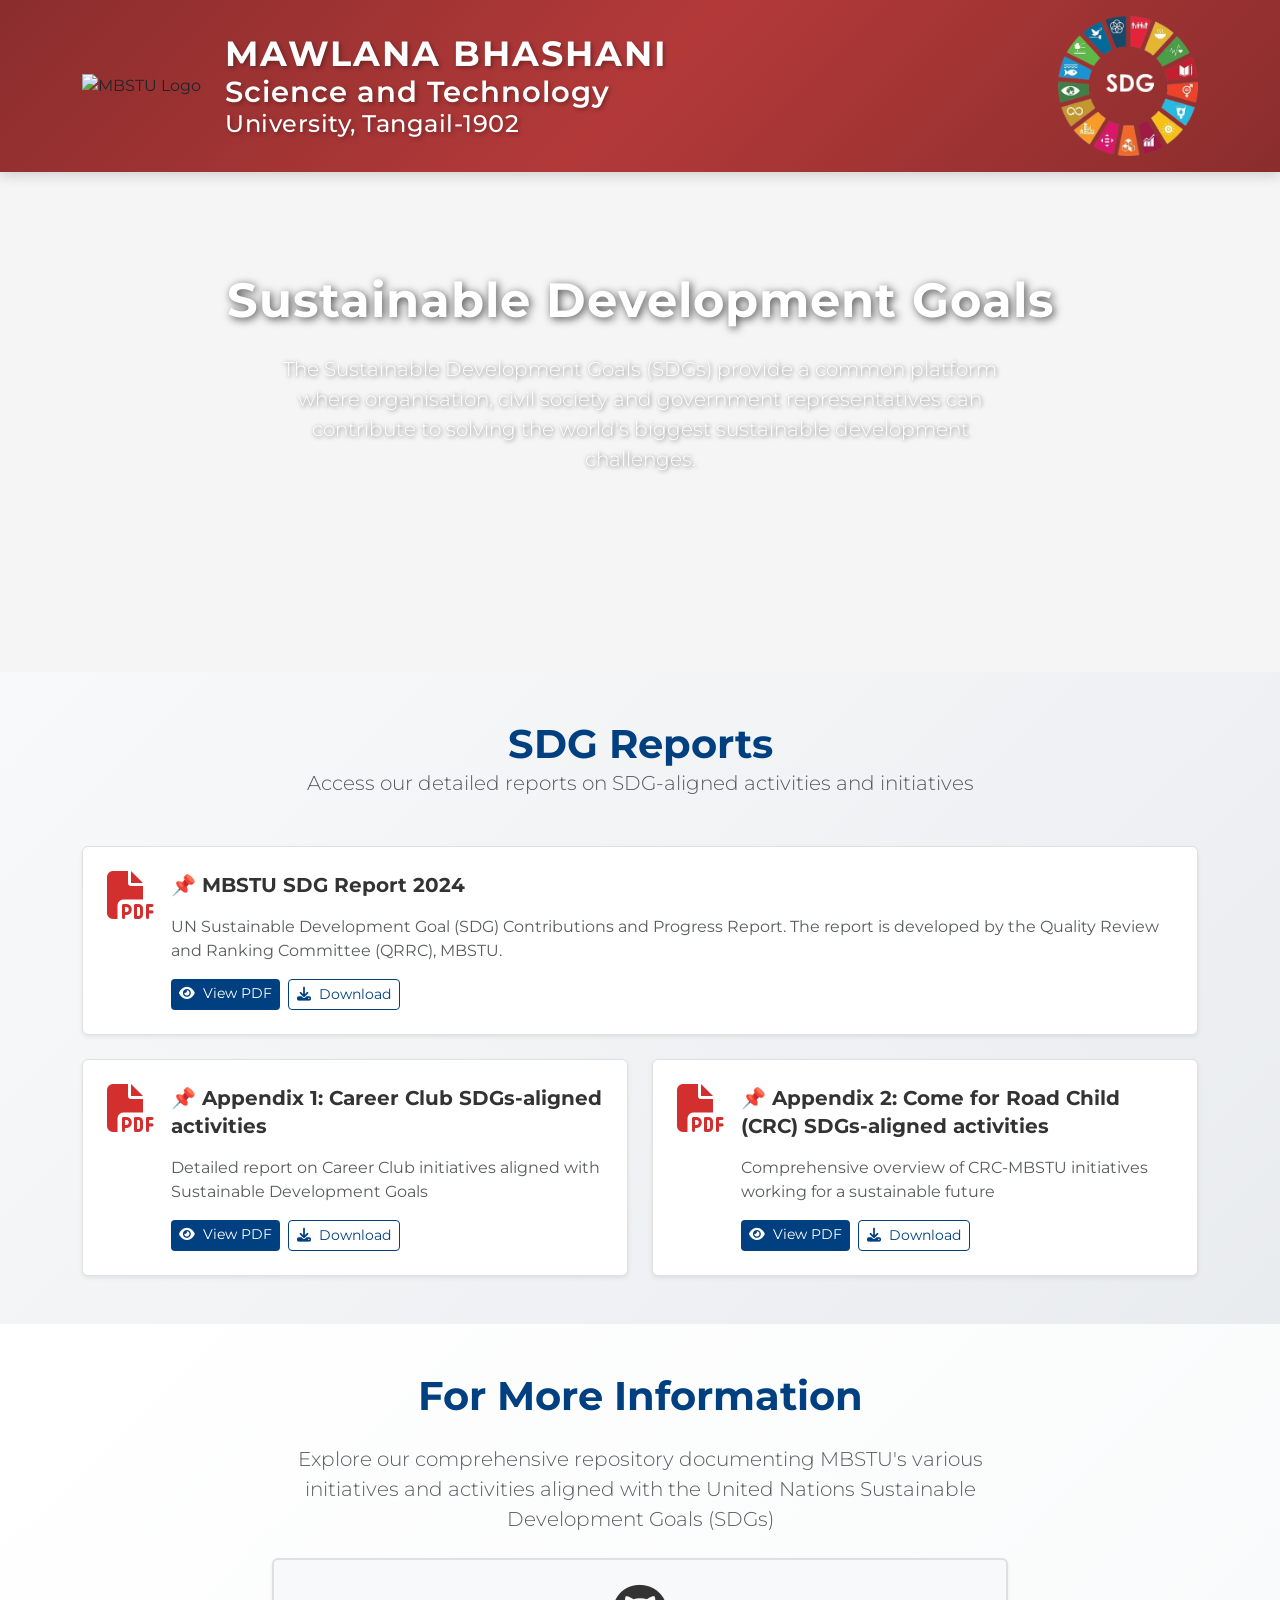
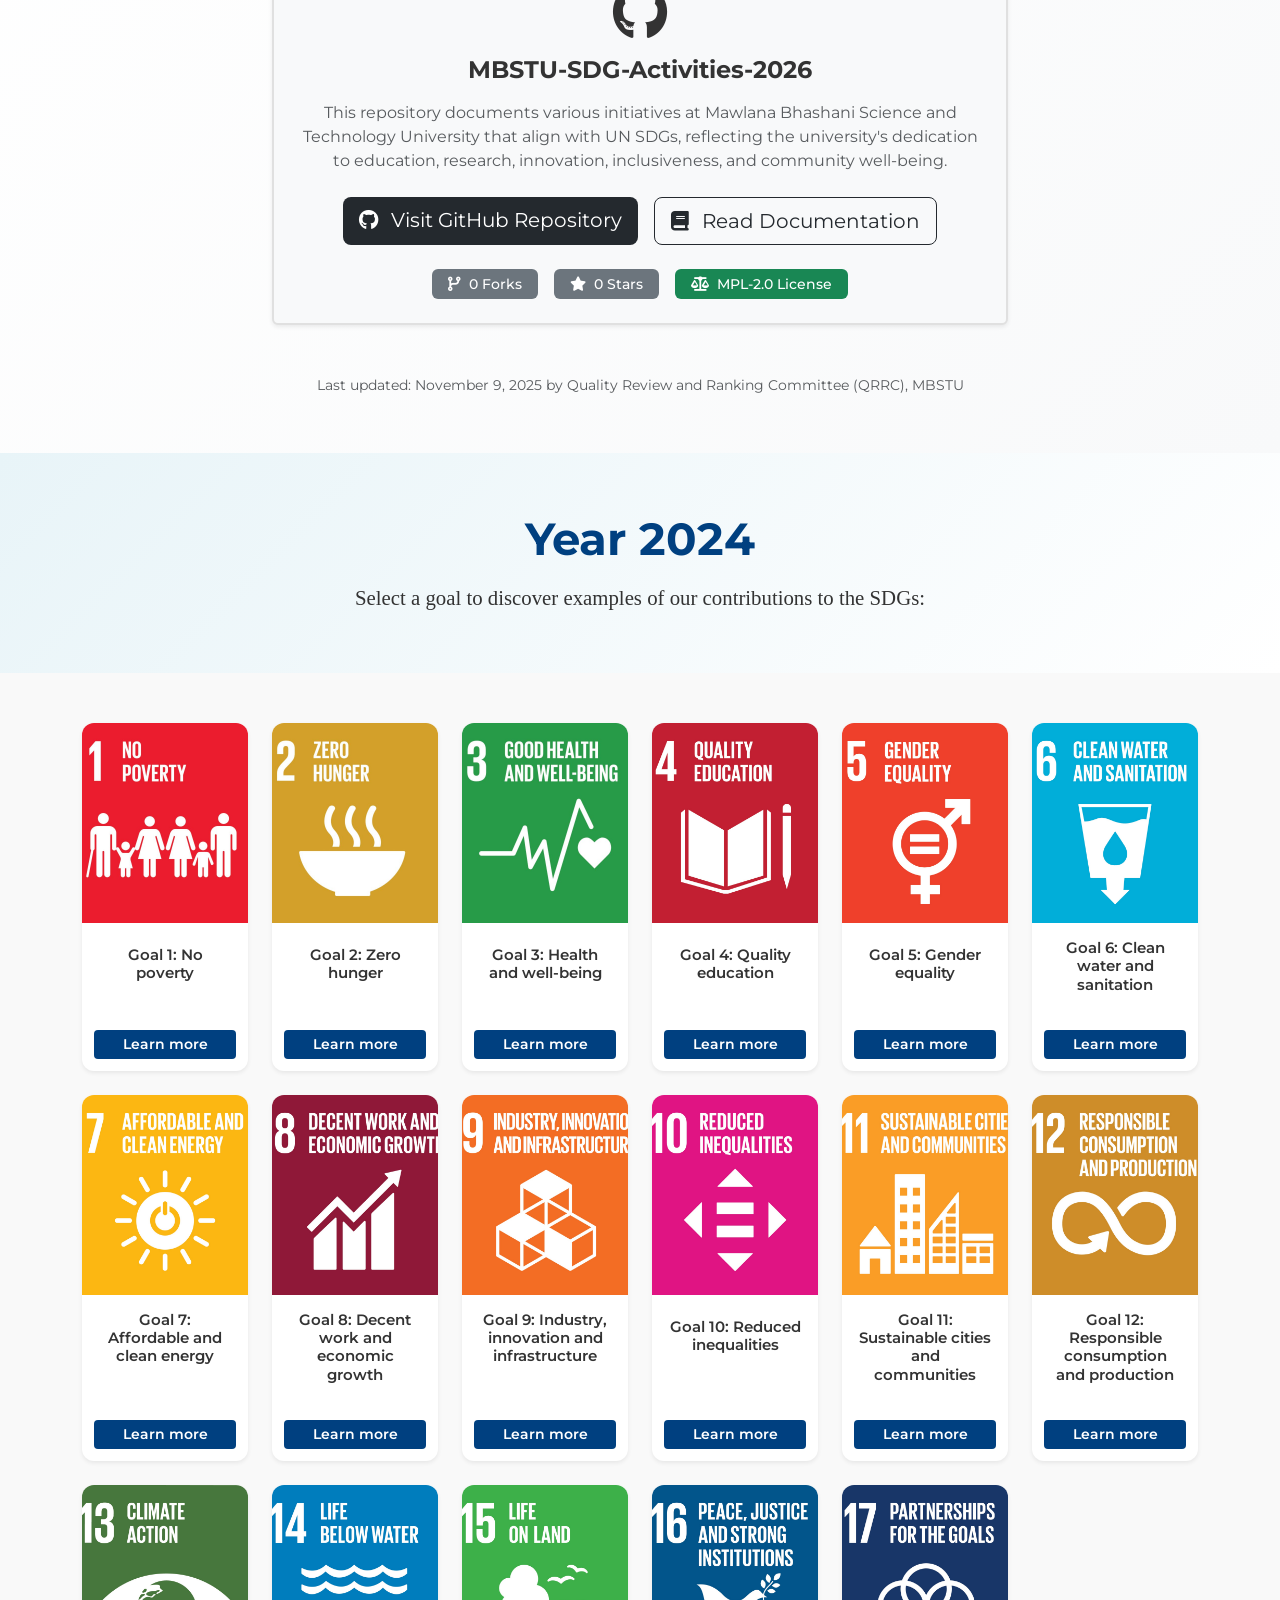
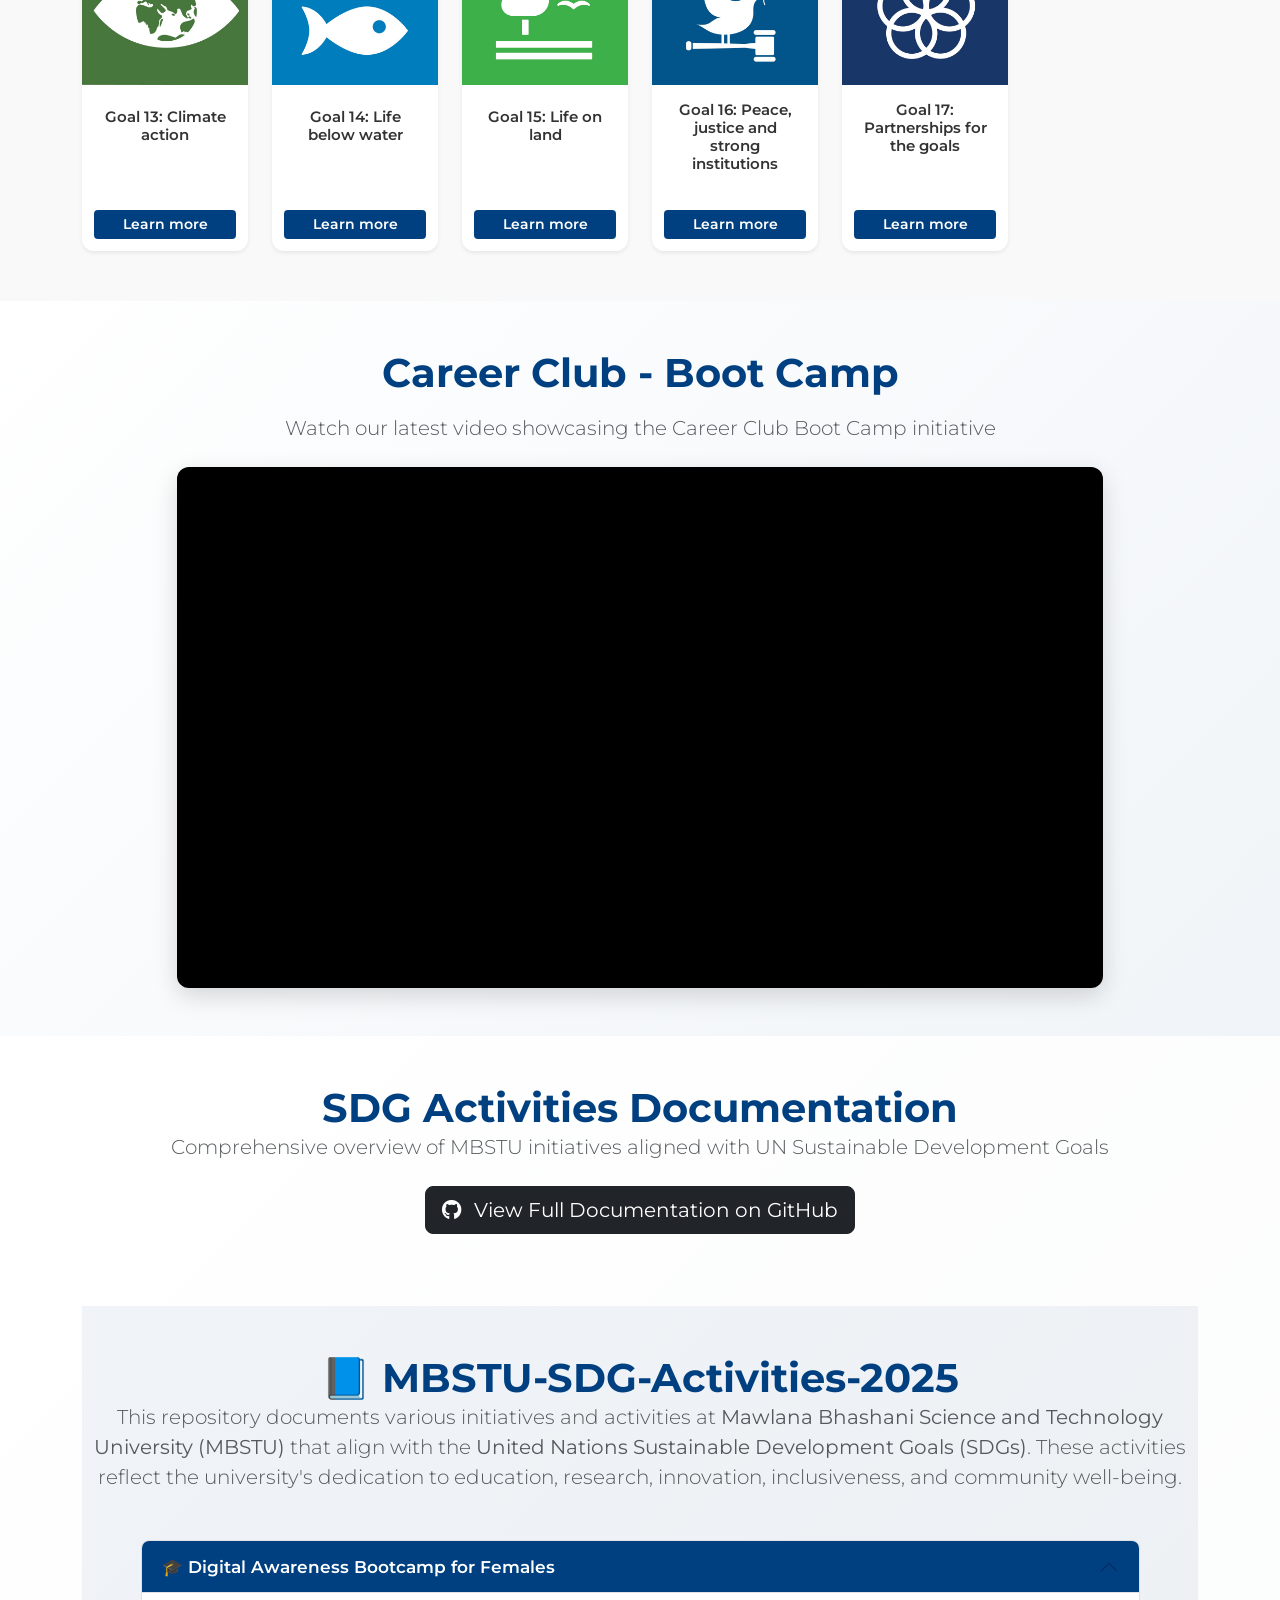
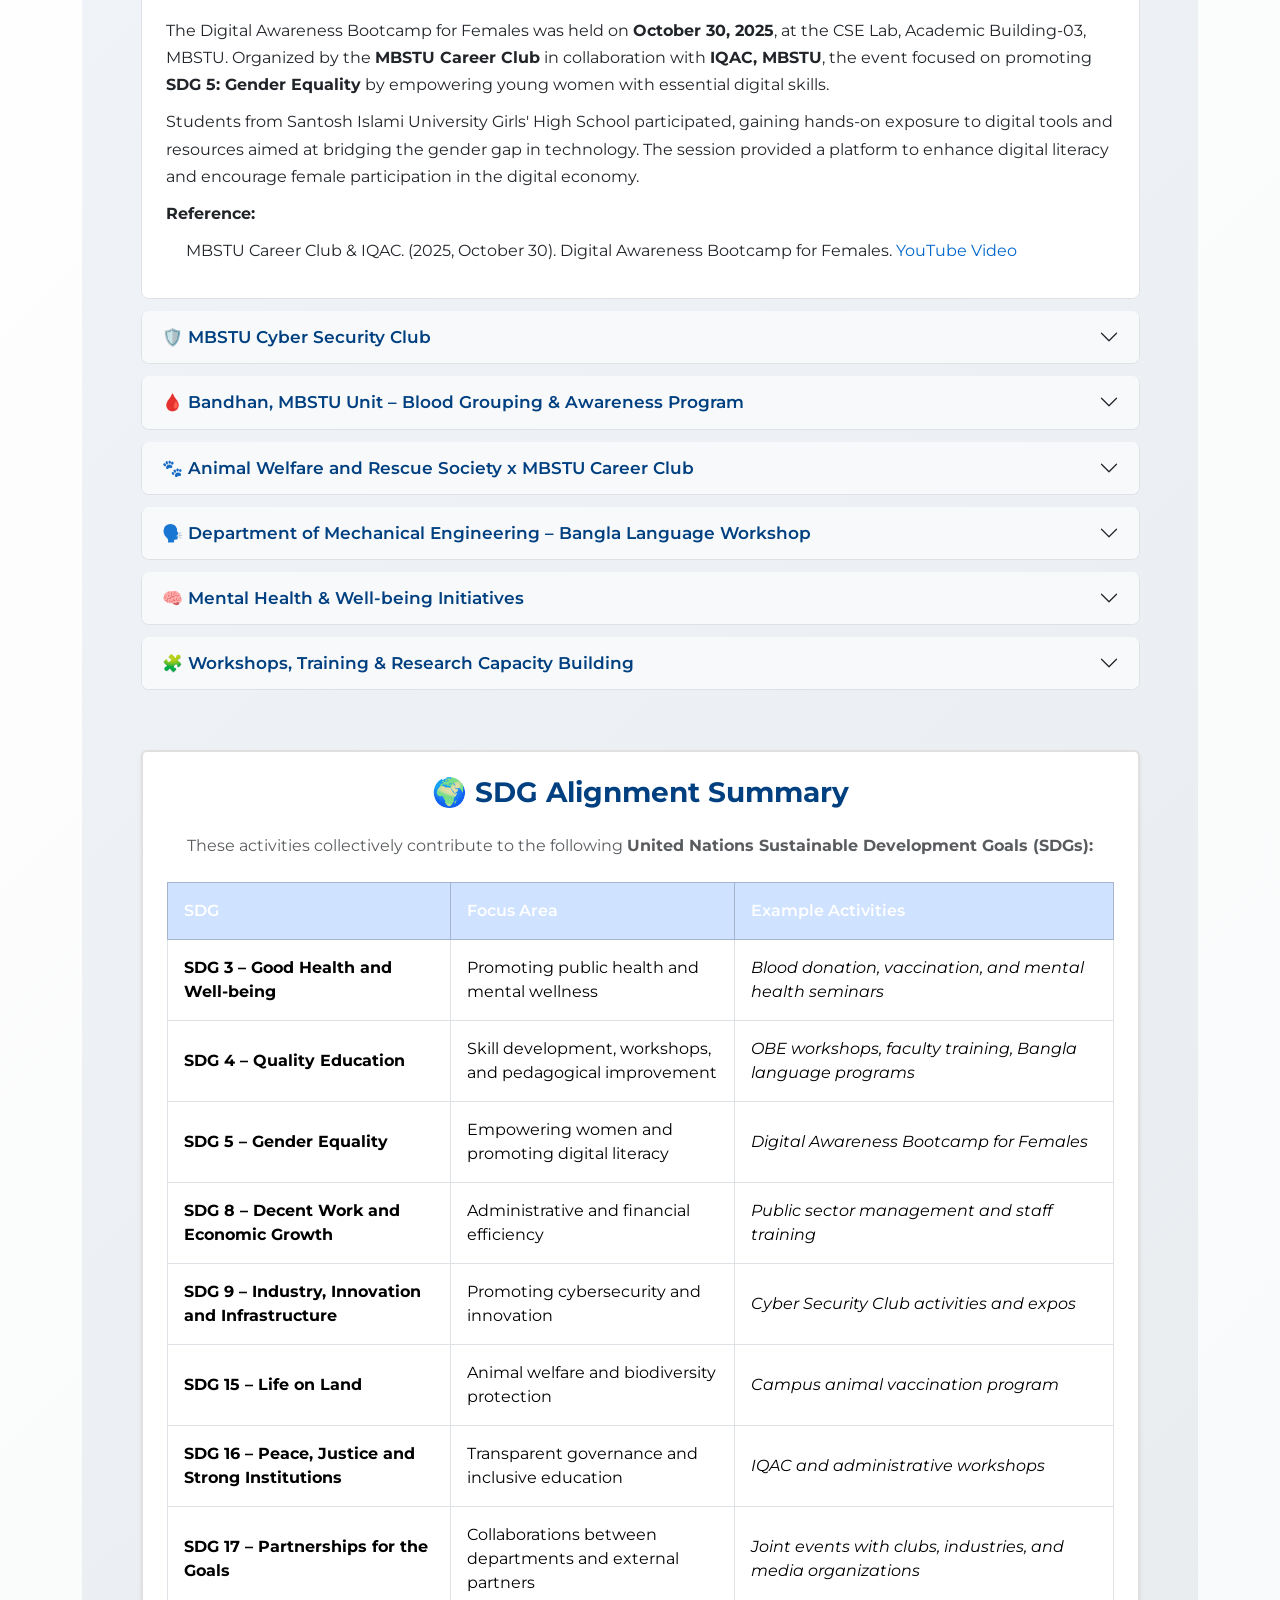
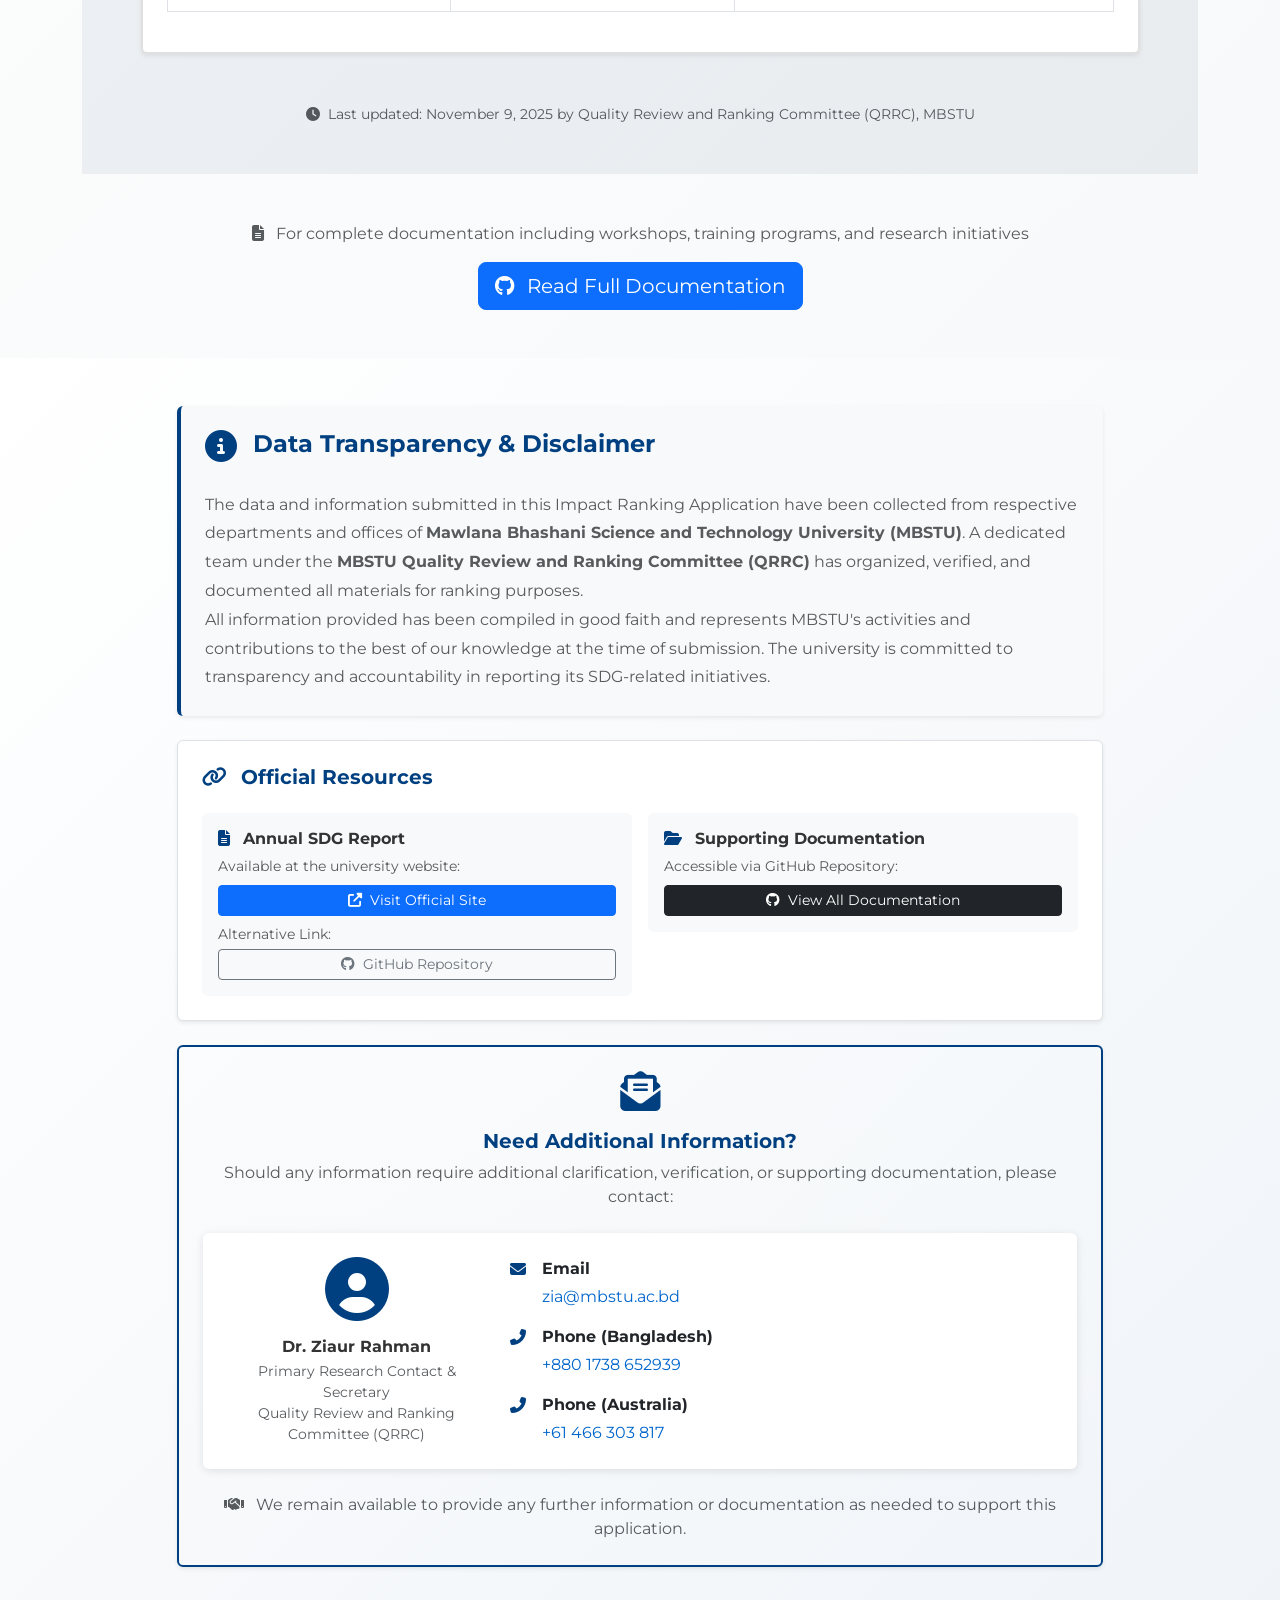
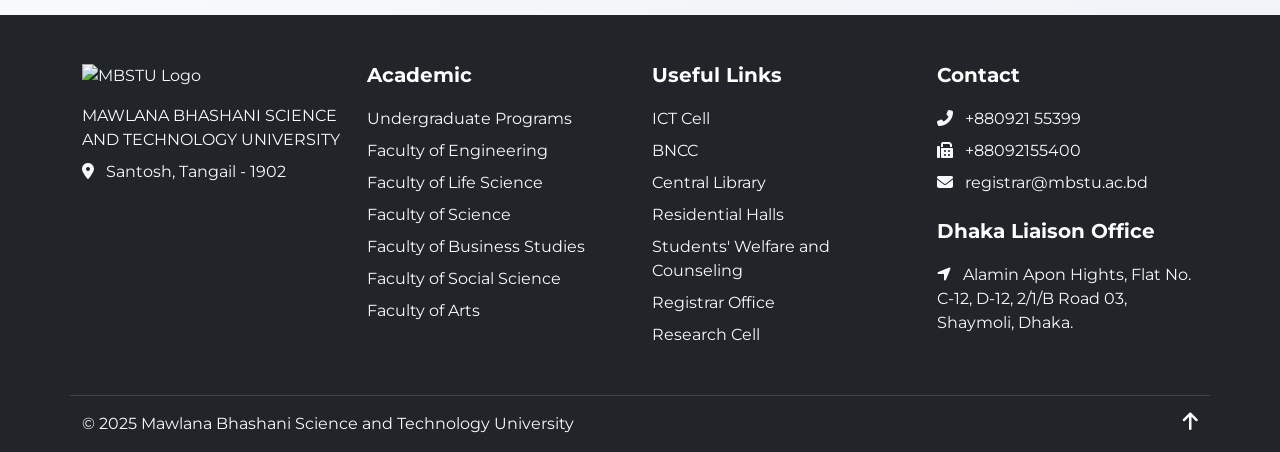
==== commit 6d4f984d: "index page updated slightly" ====
--- a/index.html
+++ b/index.html
@@ -50,7 +50,7 @@
 
       /* Header styles */
       .mbstu-header {
-        background-color: #004080;
+        background-color: #9b2e2b !important;
         box-shadow: 0 2px 8px rgba(0, 0, 0, 0.15);
       }
       .mbstu-logo img {
@@ -79,6 +79,144 @@
       }
       .mbstu-nav ul li a:hover::after {
         transform: translateX(-50%) scaleX(1);
+      }
+
+      .mbstu-sdg-header {
+        background: linear-gradient(
+          135deg,
+          #8b2d2d 0%,
+          #b33939 50%,
+          #8b2d2d 100%
+        );
+        box-shadow: 0 4px 12px rgba(0, 0, 0, 0.15);
+        padding: 1.5rem 0;
+      }
+
+      /* Logo Styles */
+      .header-logo {
+        height: 90px;
+        width: auto;
+        transition: transform 0.3s ease;
+      }
+
+      .header-logo:hover {
+        transform: scale(1.05);
+      }
+
+      .header-logo-sdg {
+        height: 140px;
+        width: auto;
+        transition: transform 0.3s ease;
+      }
+
+      .header-logo-sdg:hover {
+        transform: rotate(5deg) scale(1.05);
+      }
+
+      /* University Name Styles */
+      .university-name {
+        color: white;
+        text-shadow: 2px 2px 4px rgba(0, 0, 0, 0.3);
+      }
+
+      .university-title {
+        font-size: 2.2rem;
+        font-weight: 700;
+        letter-spacing: 2px;
+        line-height: 1.2;
+        margin-bottom: 0.3rem;
+      }
+
+      .university-subtitle {
+        font-size: 1.8rem;
+        font-weight: 600;
+        letter-spacing: 1px;
+        line-height: 1.2;
+        margin-bottom: 0.2rem;
+      }
+
+      .university-location {
+        font-size: 1.5rem;
+        font-weight: 500;
+        letter-spacing: 0.5px;
+        line-height: 1.2;
+      }
+
+      /* Responsive Design */
+      @media (max-width: 992px) {
+        .university-title {
+          font-size: 1.6rem;
+        }
+
+        .university-subtitle {
+          font-size: 1.3rem;
+        }
+
+        .university-location {
+          font-size: 1.1rem;
+        }
+
+        .header-logo {
+          height: 70px;
+        }
+
+        .header-logo-sdg {
+          height: 100px;
+        }
+      }
+
+      @media (max-width: 768px) {
+        .mbstu-sdg-header .row {
+          flex-direction: column;
+          text-align: center;
+        }
+
+        .col-auto {
+          margin-bottom: 1rem;
+        }
+
+        .university-title {
+          font-size: 1.4rem;
+        }
+
+        .university-subtitle {
+          font-size: 1.2rem;
+        }
+
+        .university-location {
+          font-size: 1rem;
+        }
+
+        .header-logo {
+          height: 60px;
+        }
+
+        .header-logo-sdg {
+          height: 90px;
+        }
+      }
+
+      @media (max-width: 576px) {
+        .university-title {
+          font-size: 1.2rem;
+          letter-spacing: 1px;
+        }
+
+        .university-subtitle {
+          font-size: 1rem;
+        }
+
+        .university-location {
+          font-size: 0.9rem;
+        }
+
+        .header-logo {
+          height: 50px;
+        }
+
+        .header-logo-sdg {
+          height: 70px;
+        }
       }
 
       /* Hero Section */
@@ -599,66 +737,60 @@
           justify-content: center;
         }
       }
+
+      @media (min-width: 1400px) {
+        .container,
+        .container-lg,
+        .container-md,
+        .container-sm,
+        .container-xl,
+        .container-xxl {
+          max-width: 1620px;
+        }
+      }
     </style>
   </head>
 
   <body>
     <!-- Header -->
-    <header class="mbstu-header bg-primary text-white py-3">
-      <div
-        class="container d-flex align-items-center justify-content-between flex-wrap"
-      >
-        <a
-          href="https://mbstu.ac.bd/"
-          class="mbstu-logo d-flex align-items-center text-white text-decoration-none"
-        >
-          <img
-            src="https://mbstu.ac.bd/wp-content/uploads/2023/08/MBSTU_logo.png"
-            alt="MBSTU Logo"
-            height="60"
-            class="me-2"
-          />
-          <span class="fs-4 fw-bold">MBSTU</span>
-        </a>
-        <nav class="mbstu-nav">
-          <ul class="list-unstyled d-flex mb-0 gap-3">
-            <li>
-              <a
-                href="https://mbstu.ac.bd/"
-                class="text-white text-decoration-none"
-                >Home</a
-              >
-            </li>
-            <li>
-              <a
-                href="https://mbstu.ac.bd/about"
-                class="text-white text-decoration-none"
-                >About</a
-              >
-            </li>
-            <li>
-              <a
-                href="https://mbstu.ac.bd/admission"
-                class="text-white text-decoration-none"
-                >Admissions</a
-              >
-            </li>
-            <li>
-              <a
-                href="https://mbstu.ac.bd/faculties"
-                class="text-white text-decoration-none"
-                >Faculties</a
-              >
-            </li>
-            <li>
-              <a
-                href="https://mbstu.ac.bd/contact"
-                class="text-white text-decoration-none"
-                >Contact</a
-              >
-            </li>
-          </ul>
-        </nav>
+    <header class="mbstu-sdg-header py-3">
+      <div class="container">
+        <div class="row align-items-center">
+          <!-- Left: MBSTU Logo -->
+          <div class="col-auto">
+            <a href="https://mbstu.ac.bd/" class="text-decoration-none">
+              <img
+                src="https://mbstu.ac.bd/wp-content/uploads/2023/08/MBSTU_logo.png"
+                alt="MBSTU Logo"
+                class="header-logo"
+              />
+            </a>
+          </div>
+
+          <!-- Center: University Name -->
+          <div class="col">
+            <div class="university-name">
+              <h1 class="university-title mb-0">MAWLANA BHASHANI</h1>
+              <h2 class="university-subtitle mb-0">Science and Technology</h2>
+              <h3 class="university-location mb-0">University, Tangail-1902</h3>
+            </div>
+          </div>
+
+          <!-- Right: SDG Logo -->
+          <div class="col-auto">
+            <a
+              href="https://github.com/rahmanziaur/MBSTU-SDG-Activities-2026"
+              target="_blank"
+              class="text-decoration-none"
+            >
+              <img
+                src="images/SDGlogo.png"
+                alt="SDG Logo"
+                class="header-logo-sdg"
+              />
+            </a>
+          </div>
+        </div>
       </div>
     </header>
 
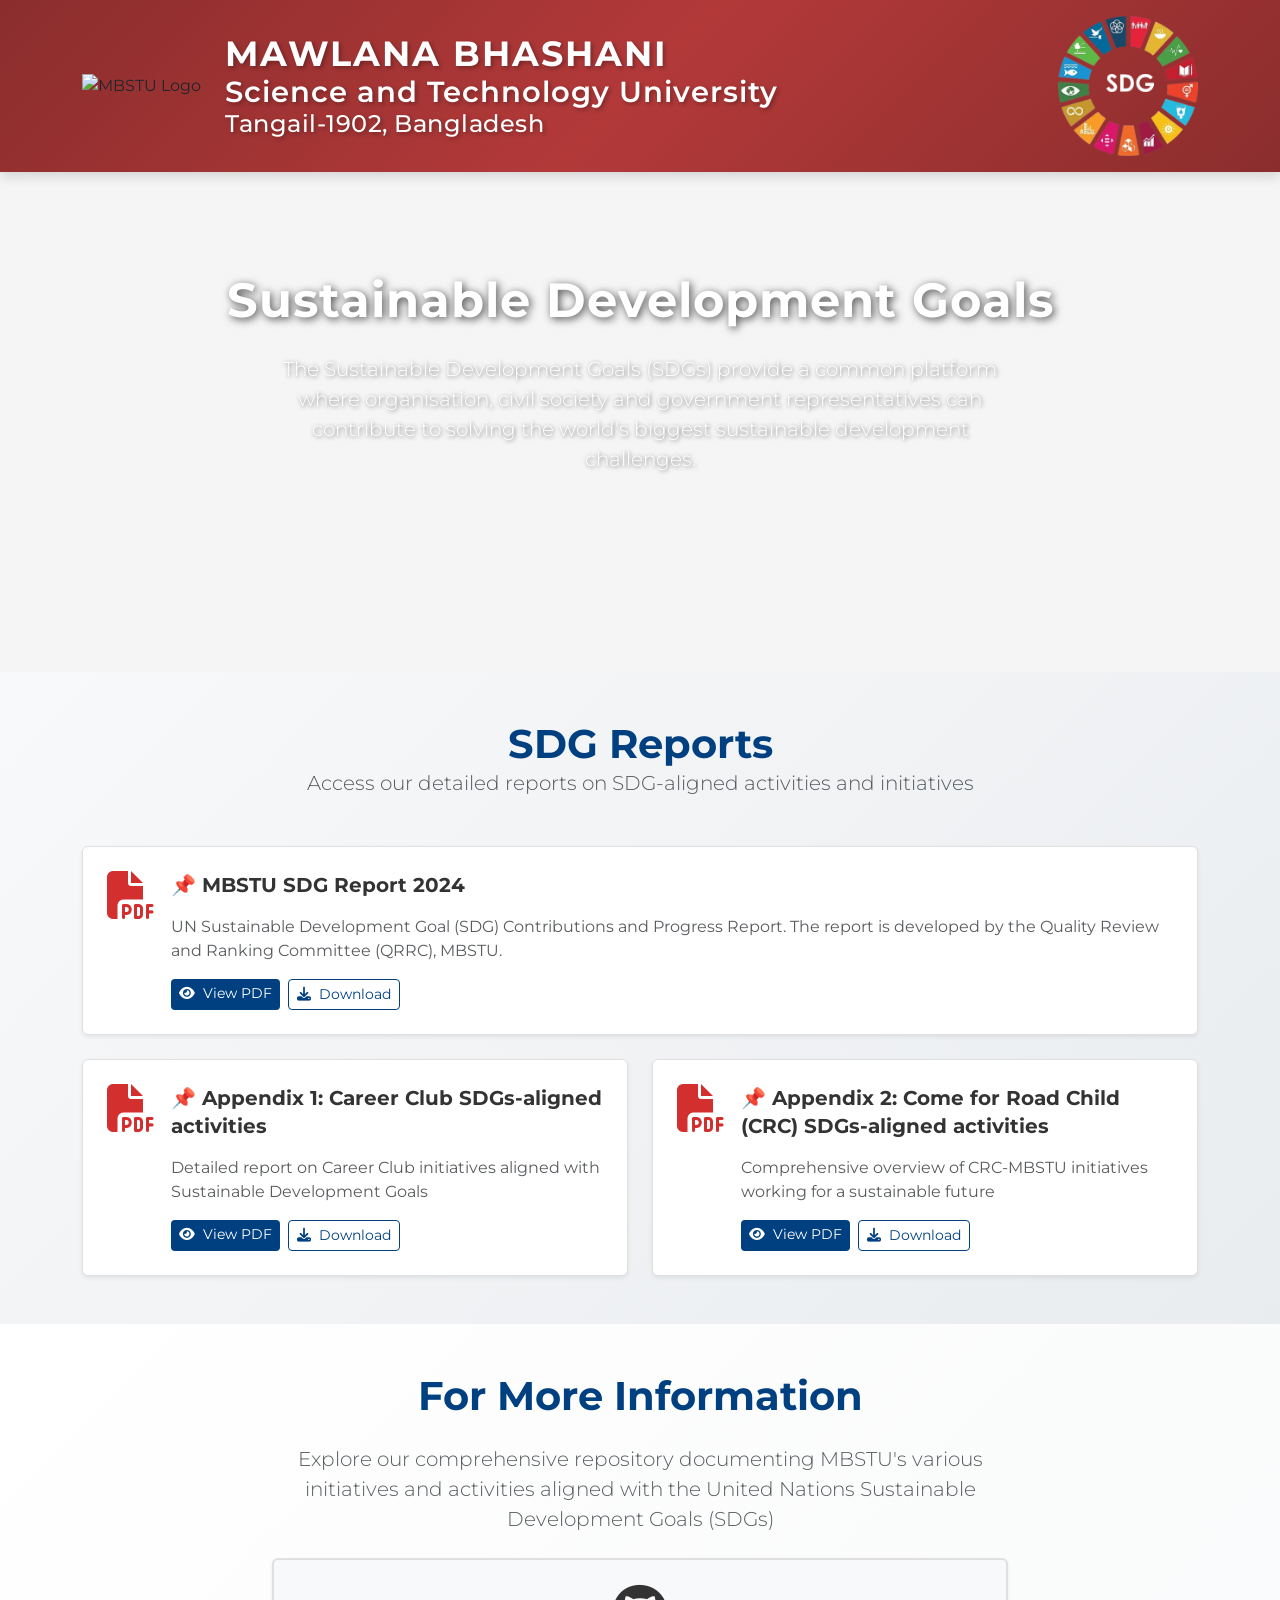
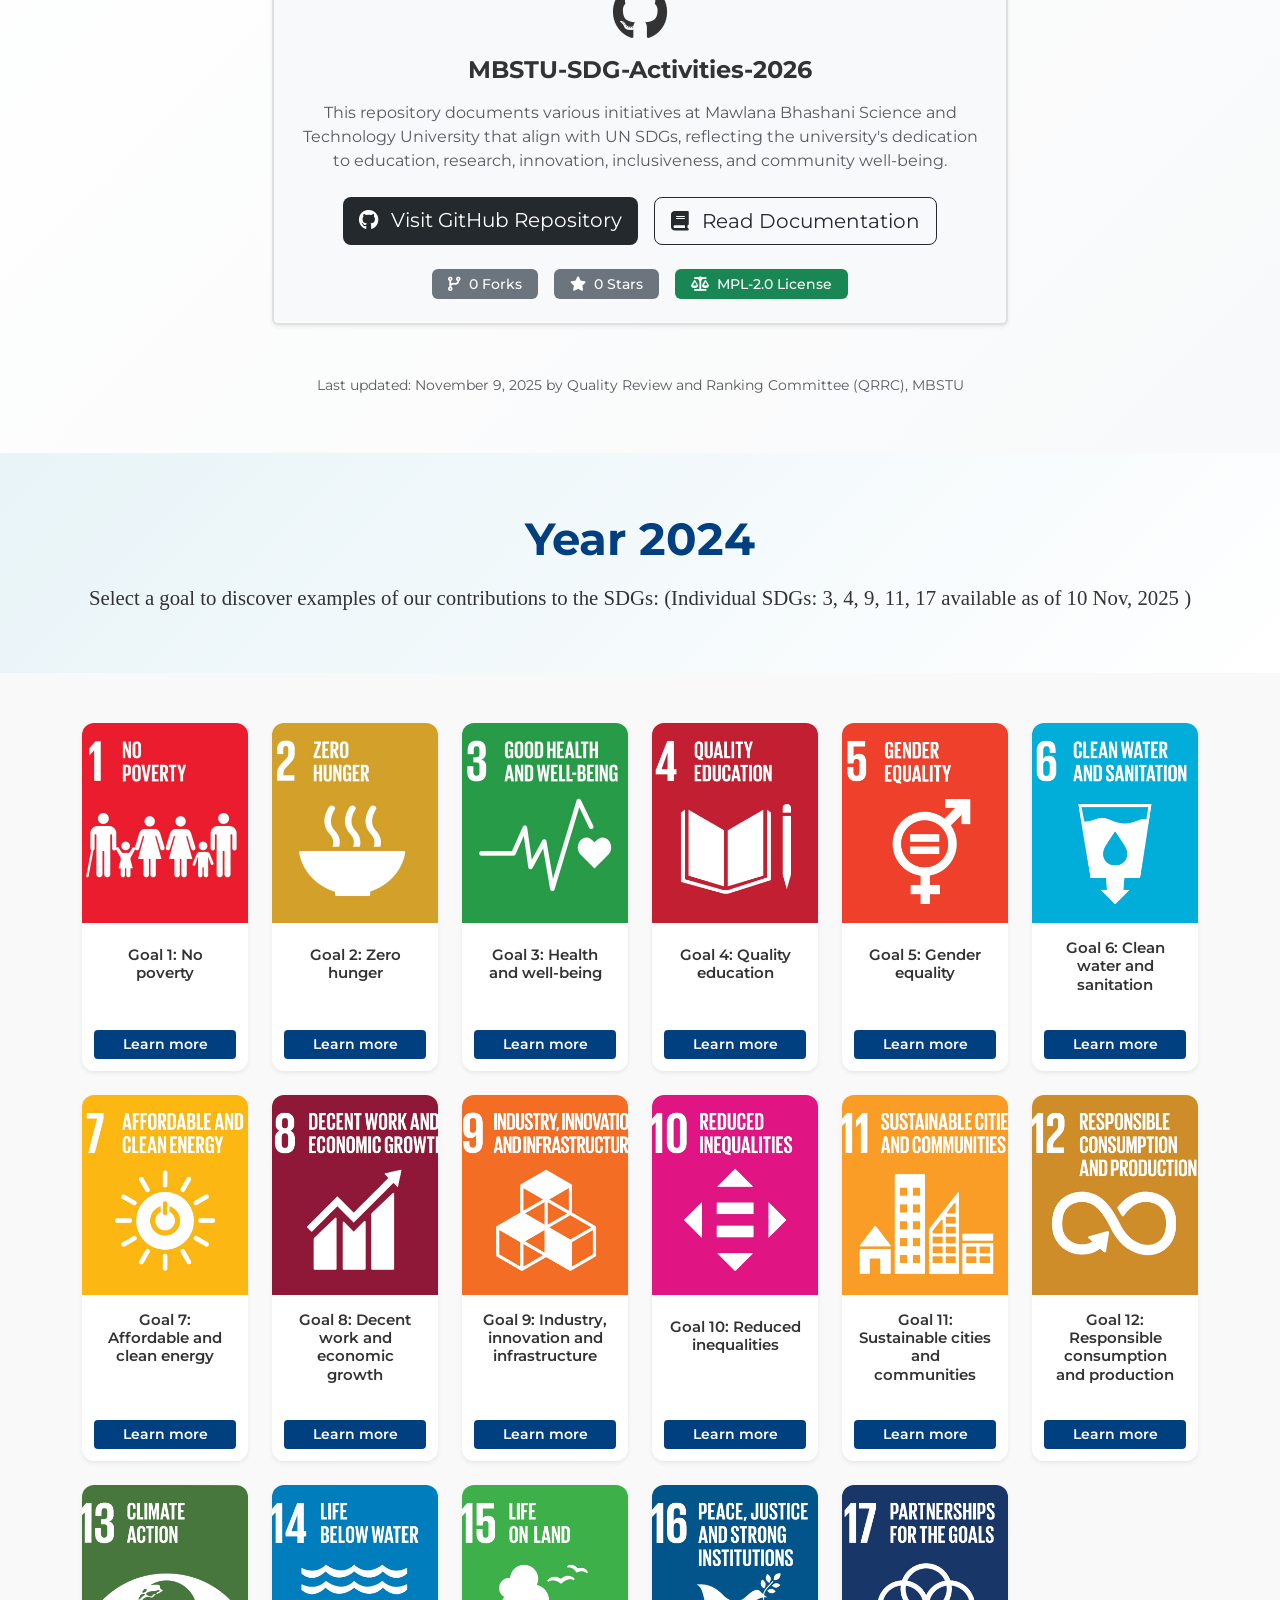
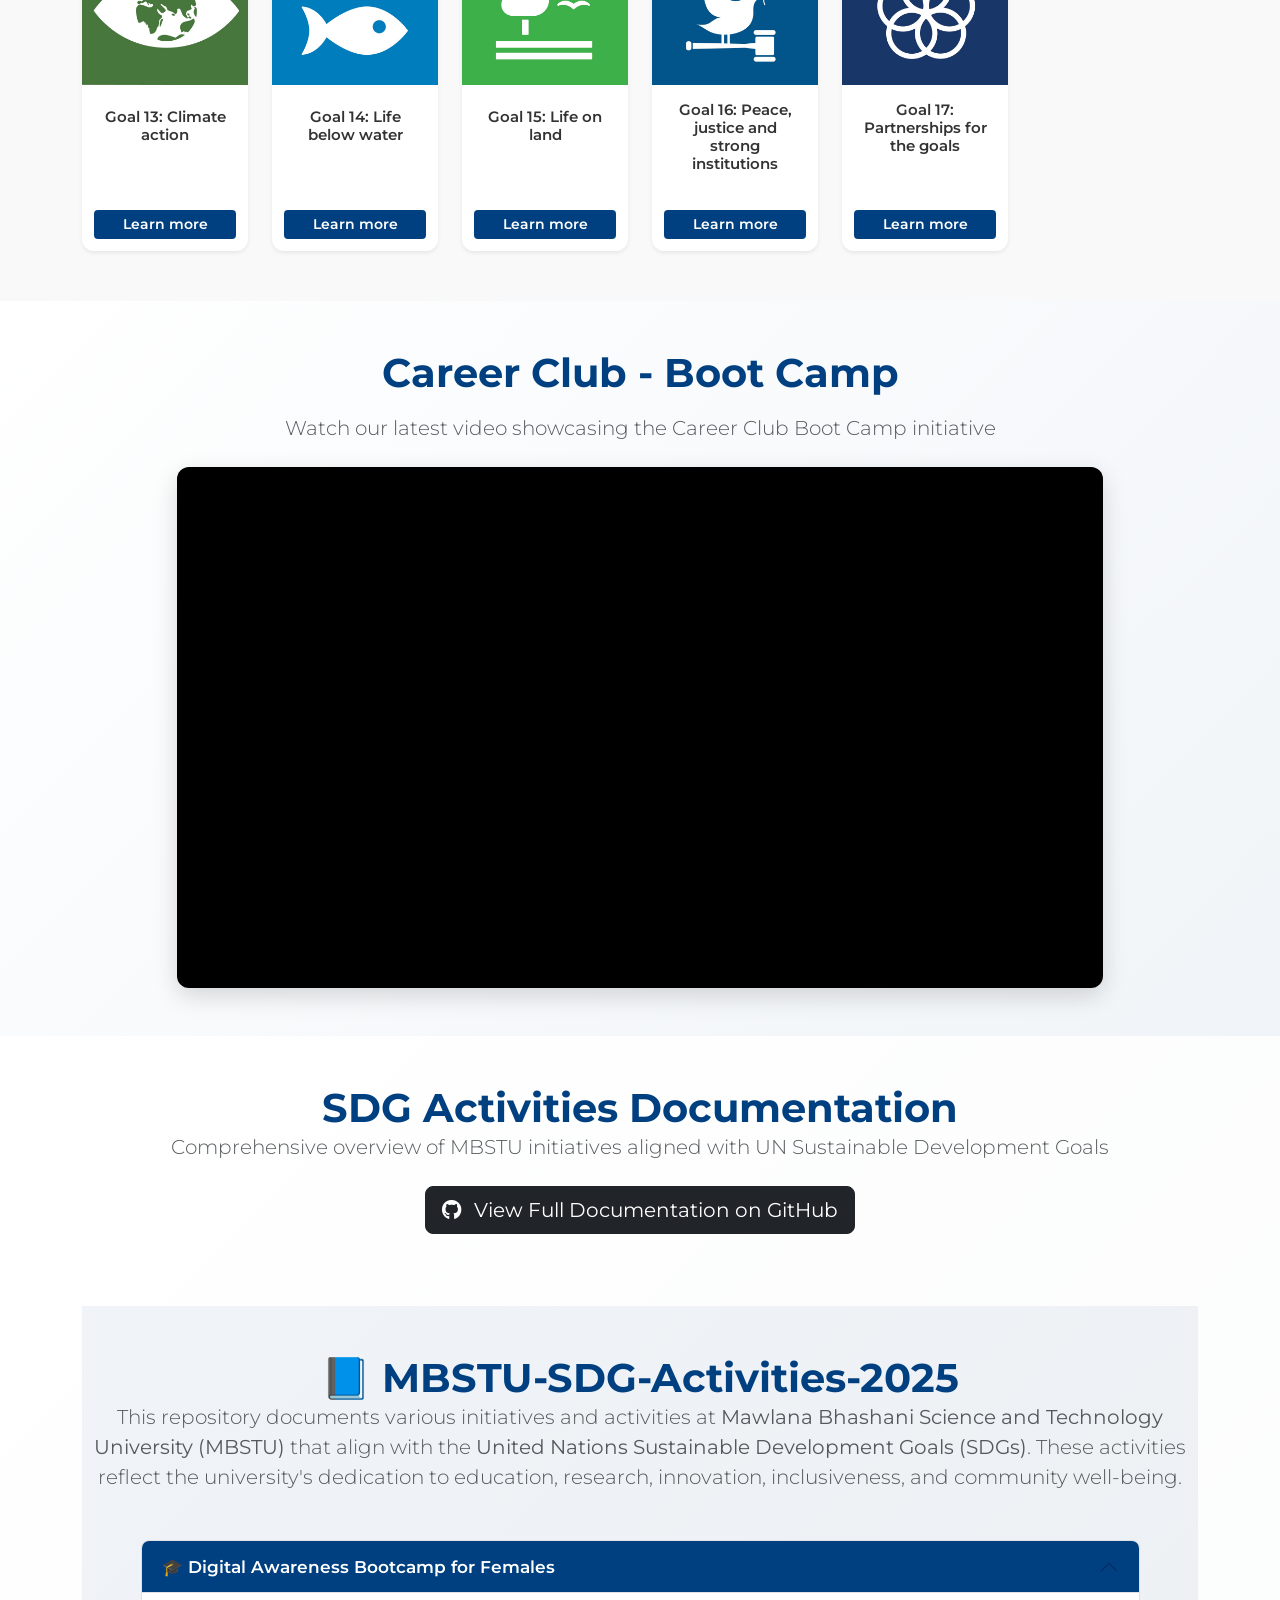
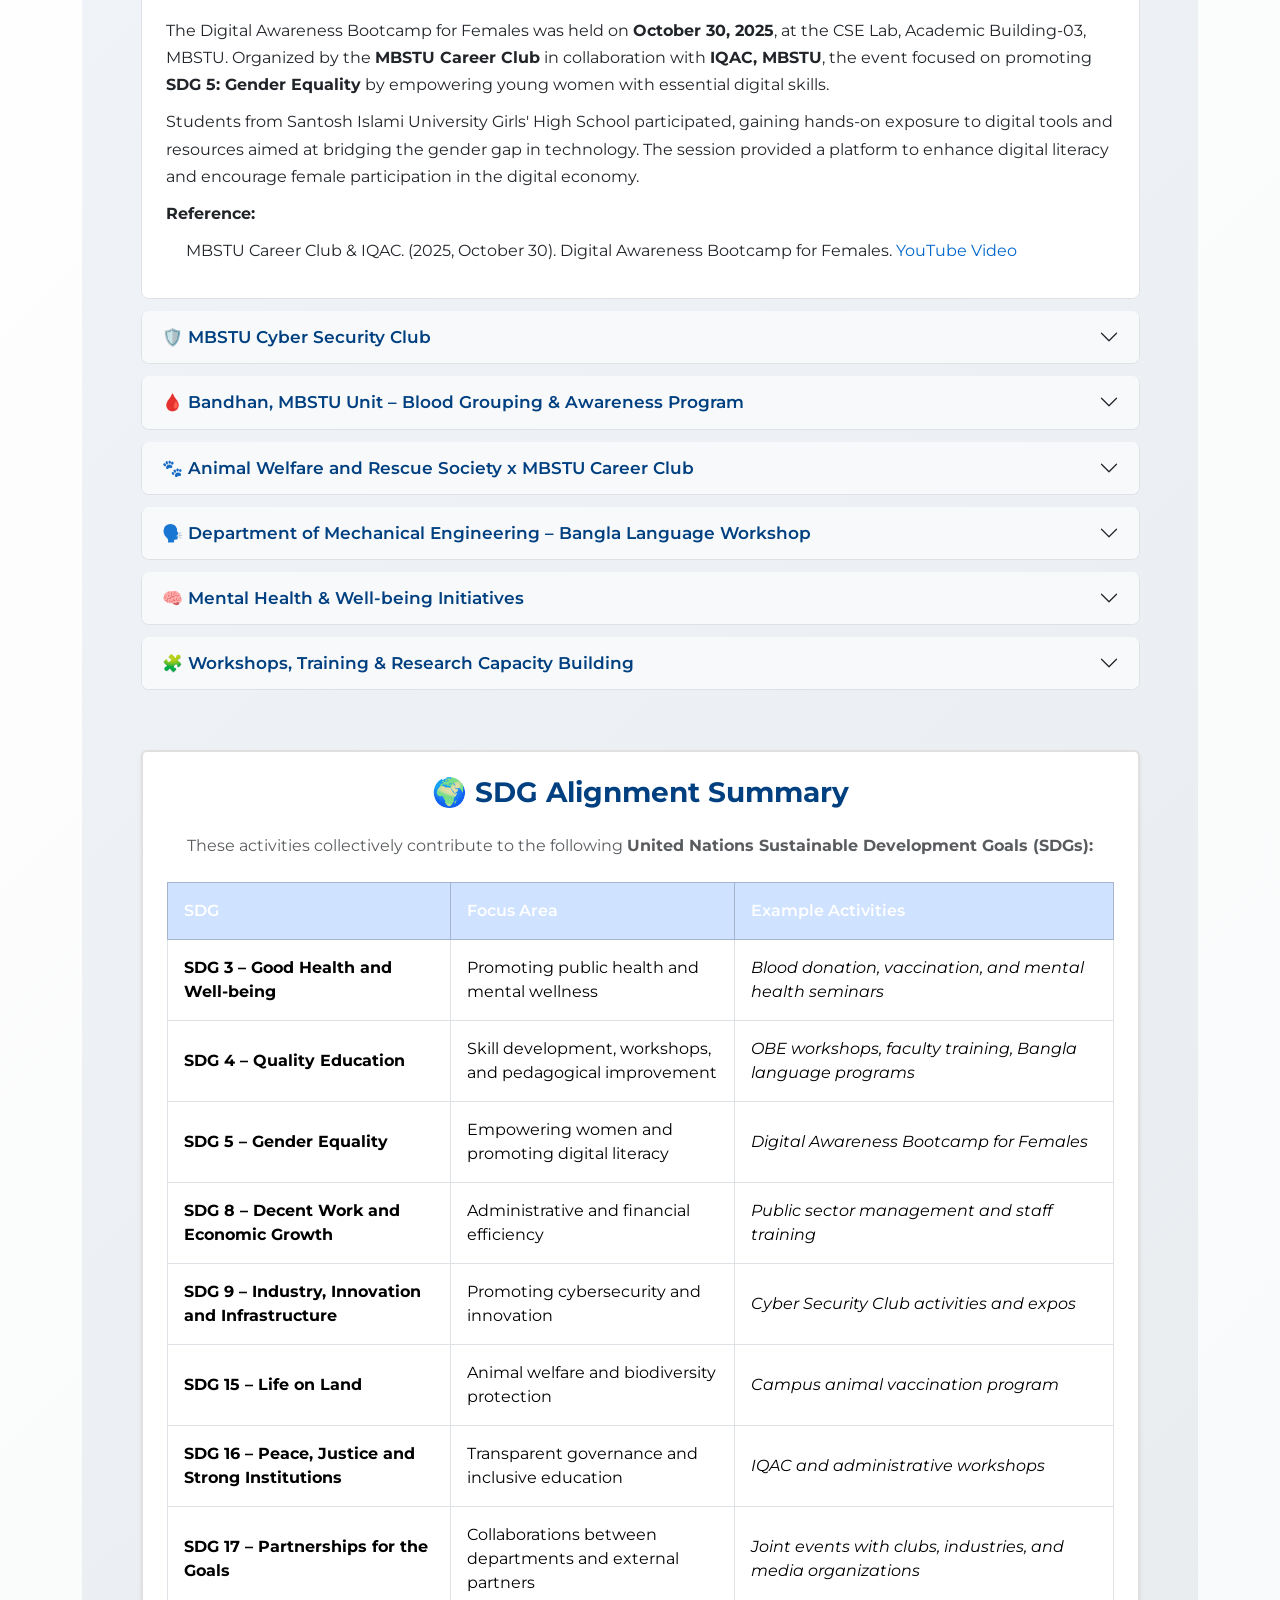
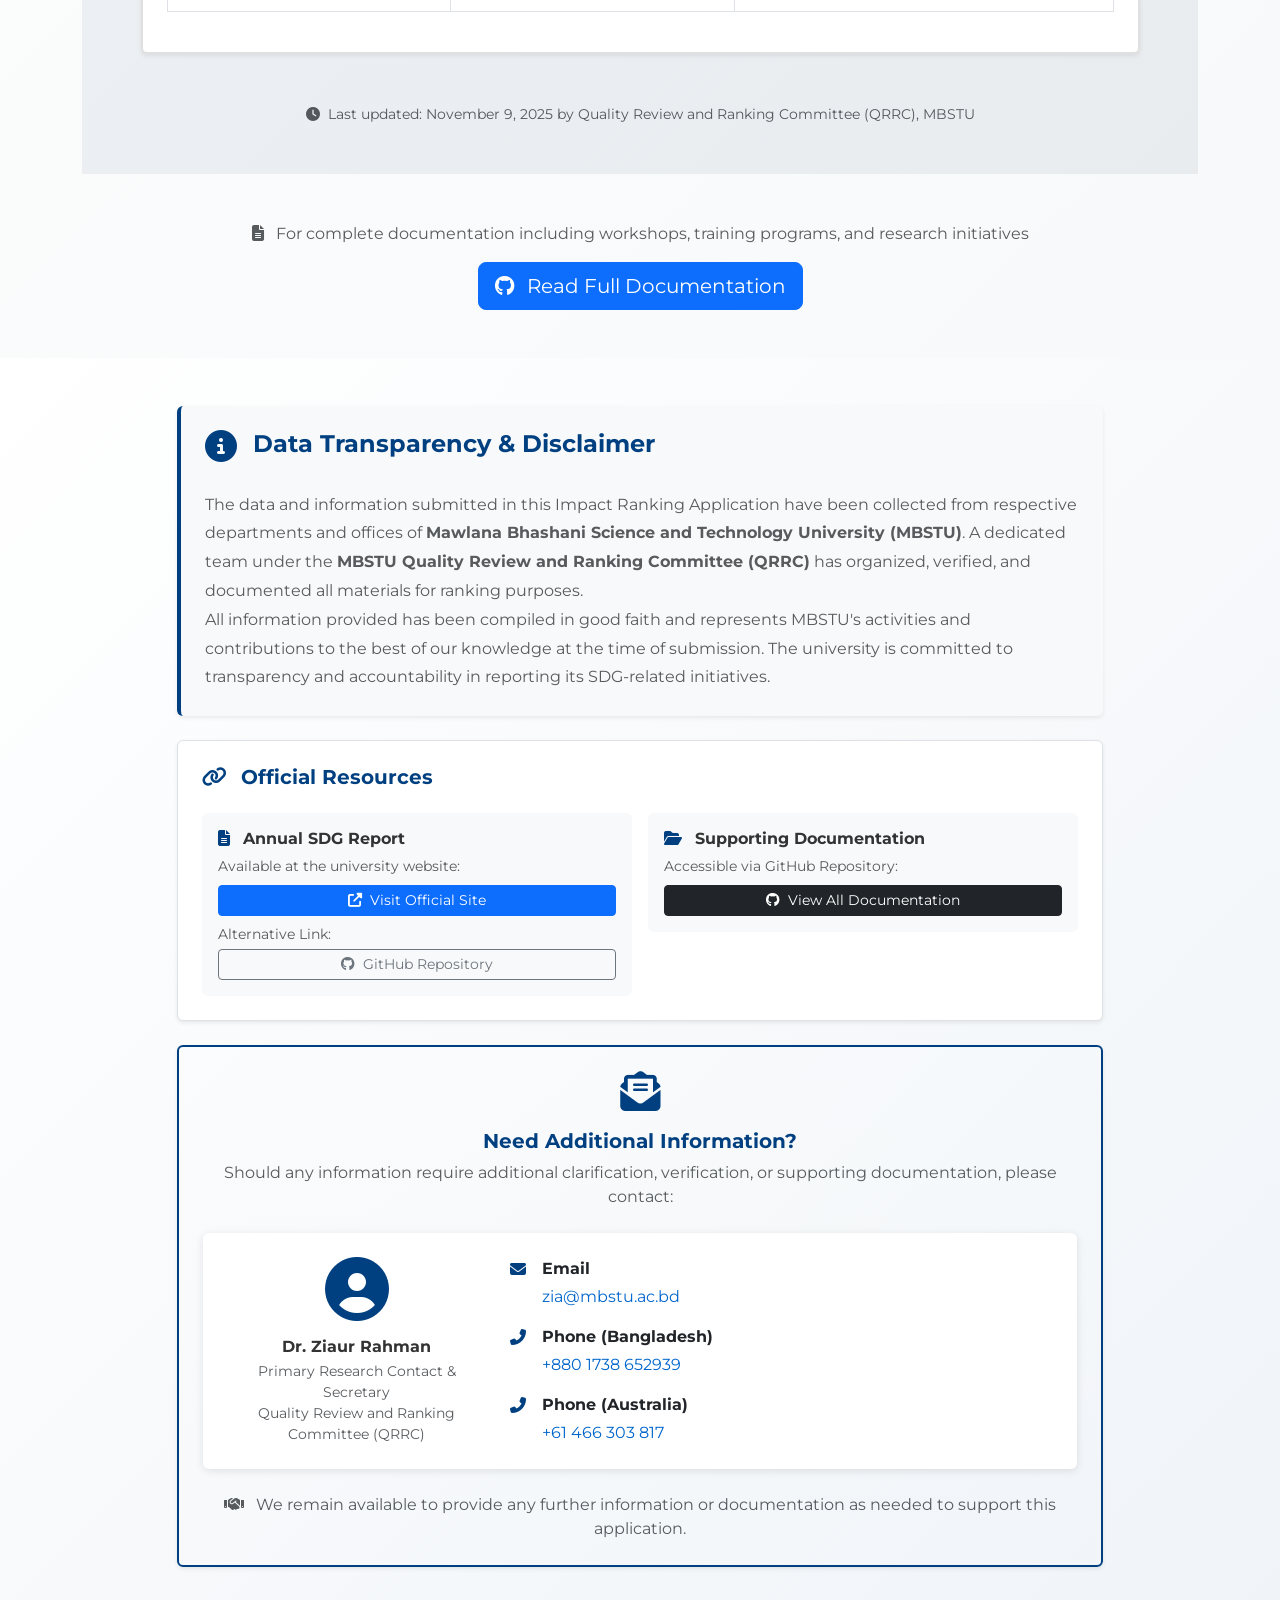
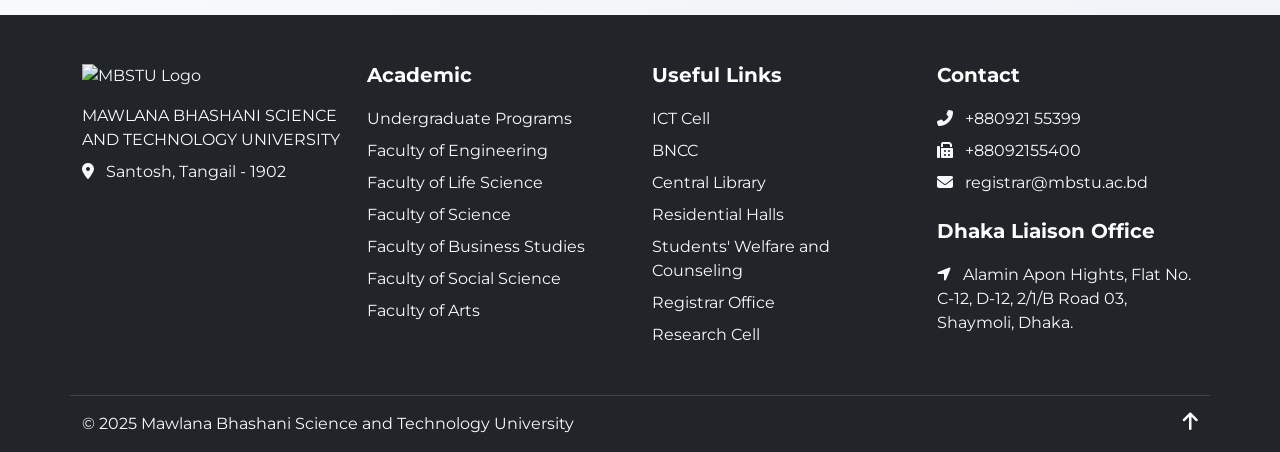
==== commit f36725c1: "Update index.html" ====
--- a/index.html
+++ b/index.html
@@ -771,8 +771,8 @@
           <div class="col">
             <div class="university-name">
               <h1 class="university-title mb-0">MAWLANA BHASHANI</h1>
-              <h2 class="university-subtitle mb-0">Science and Technology</h2>
-              <h3 class="university-location mb-0">University, Tangail-1902</h3>
+              <h2 class="university-subtitle mb-0">Science and Technology University</h2>
+              <h3 class="university-location mb-0">Tangail-1902, Bangladesh</h3>
             </div>
           </div>
 
@@ -1031,7 +1031,7 @@
       <div class="container">
         <h2 class="fw-bold">Year 2024</h2>
         <p class="mb-0">
-          Select a goal to discover examples of our contributions to the SDGs:
+          Select a goal to discover examples of our contributions to the SDGs: (Individual SDGs: 3, 4, 9, 11, 17 available as of 10 Nov, 2025 ) 
         </p>
       </div>
     </section>
@@ -1081,7 +1081,7 @@
           <!-- Card 3 -->
           <div class="col-12 col-sm-6 col-md-4 col-lg-2">
             <div class="card h-100 text-center shadow-sm">
-              <a href="#" target="_blank">
+              <a href="https://github.com/rahmanziaur/MBSTU-SDG-Activities-2026/raw/main/MBSTU%20SDG%20Report%202024/SDG-3.pdf" target="_blank">
                 <img
                   src="images/3.jpeg"
                   class="card-img-top"
@@ -1092,7 +1092,7 @@
                 <h5 class="card-title">Goal 3: Health and well-being</h5>
               </div>
               <div class="card-footer bg-transparent border-0">
-                <a href="#" class="btn btn-primary btn-sm w-100">Learn more</a>
+                <a href="https://github.com/rahmanziaur/MBSTU-SDG-Activities-2026/raw/main/MBSTU%20SDG%20Report%202024/SDG-3.pdf" class="btn btn-primary btn-sm w-100">Learn more</a>
               </div>
             </div>
           </div>
@@ -1100,7 +1100,7 @@
           <!-- Card 4 -->
           <div class="col-12 col-sm-6 col-md-4 col-lg-2">
             <div class="card h-100 text-center shadow-sm">
-              <a href="#" target="_blank">
+              <a href="https://github.com/rahmanziaur/MBSTU-SDG-Activities-2026/raw/main/MBSTU%20SDG%20Report%202024/SDG-4.pdf" target="_blank">
                 <img
                   src="images/4.jpeg"
                   class="card-img-top"
@@ -1111,7 +1111,7 @@
                 <h5 class="card-title">Goal 4: Quality education</h5>
               </div>
               <div class="card-footer bg-transparent border-0">
-                <a href="#" class="btn btn-primary btn-sm w-100">Learn more</a>
+                <a href="https://github.com/rahmanziaur/MBSTU-SDG-Activities-2026/raw/main/MBSTU%20SDG%20Report%202024/SDG-4.pdf" class="btn btn-primary btn-sm w-100">Learn more</a>
               </div>
             </div>
           </div>
@@ -1197,7 +1197,7 @@
           <!-- Card 9 -->
           <div class="col-12 col-sm-6 col-md-4 col-lg-2">
             <div class="card h-100 text-center shadow-sm">
-              <a href="#" target="_blank">
+              <a href="https://github.com/rahmanziaur/MBSTU-SDG-Activities-2026/raw/main/MBSTU%20SDG%20Report%202024/SDG-9.pdf" target="_blank">
                 <img
                   src="images/9.jpeg"
                   class="card-img-top"
@@ -1210,7 +1210,7 @@
                 </h5>
               </div>
               <div class="card-footer bg-transparent border-0">
-                <a href="#" class="btn btn-primary btn-sm w-100">Learn more</a>
+                <a href="https://github.com/rahmanziaur/MBSTU-SDG-Activities-2026/raw/main/MBSTU%20SDG%20Report%202024/SDG-9.pdf" class="btn btn-primary btn-sm w-100">Learn more</a>
               </div>
             </div>
           </div>
@@ -1237,7 +1237,7 @@
           <!-- Card 11 -->
           <div class="col-12 col-sm-6 col-md-4 col-lg-2">
             <div class="card h-100 text-center shadow-sm">
-              <a href="#" target="_blank">
+              <a href="https://github.com/rahmanziaur/MBSTU-SDG-Activities-2026/raw/main/MBSTU%20SDG%20Report%202024/SDG-11.pdf" target="_blank">
                 <img
                   src="images/11.jpeg"
                   class="card-img-top"
@@ -1250,7 +1250,7 @@
                 </h5>
               </div>
               <div class="card-footer bg-transparent border-0">
-                <a href="#" class="btn btn-primary btn-sm w-100">Learn more</a>
+                <a href="https://github.com/rahmanziaur/MBSTU-SDG-Activities-2026/raw/main/MBSTU%20SDG%20Report%202024/SDG-11.pdf" class="btn btn-primary btn-sm w-100">Learn more</a>
               </div>
             </div>
           </div>
@@ -1357,7 +1357,7 @@
           <!-- Card 17 -->
           <div class="col-12 col-sm-6 col-md-4 col-lg-2">
             <div class="card h-100 text-center shadow-sm">
-              <a href="#" target="_blank">
+              <a href="https://github.com/rahmanziaur/MBSTU-SDG-Activities-2026/raw/main/MBSTU%20SDG%20Report%202024/SDG-17.pdf" target="_blank">
                 <img
                   src="images/17.jpeg"
                   class="card-img-top"
@@ -1368,7 +1368,7 @@
                 <h5 class="card-title">Goal 17: Partnerships for the goals</h5>
               </div>
               <div class="card-footer bg-transparent border-0">
-                <a href="#" class="btn btn-primary btn-sm w-100">Learn more</a>
+                <a href="https://github.com/rahmanziaur/MBSTU-SDG-Activities-2026/raw/main/MBSTU%20SDG%20Report%202024/SDG-17.pdf" class="btn btn-primary btn-sm w-100">Learn more</a>
               </div>
             </div>
           </div>
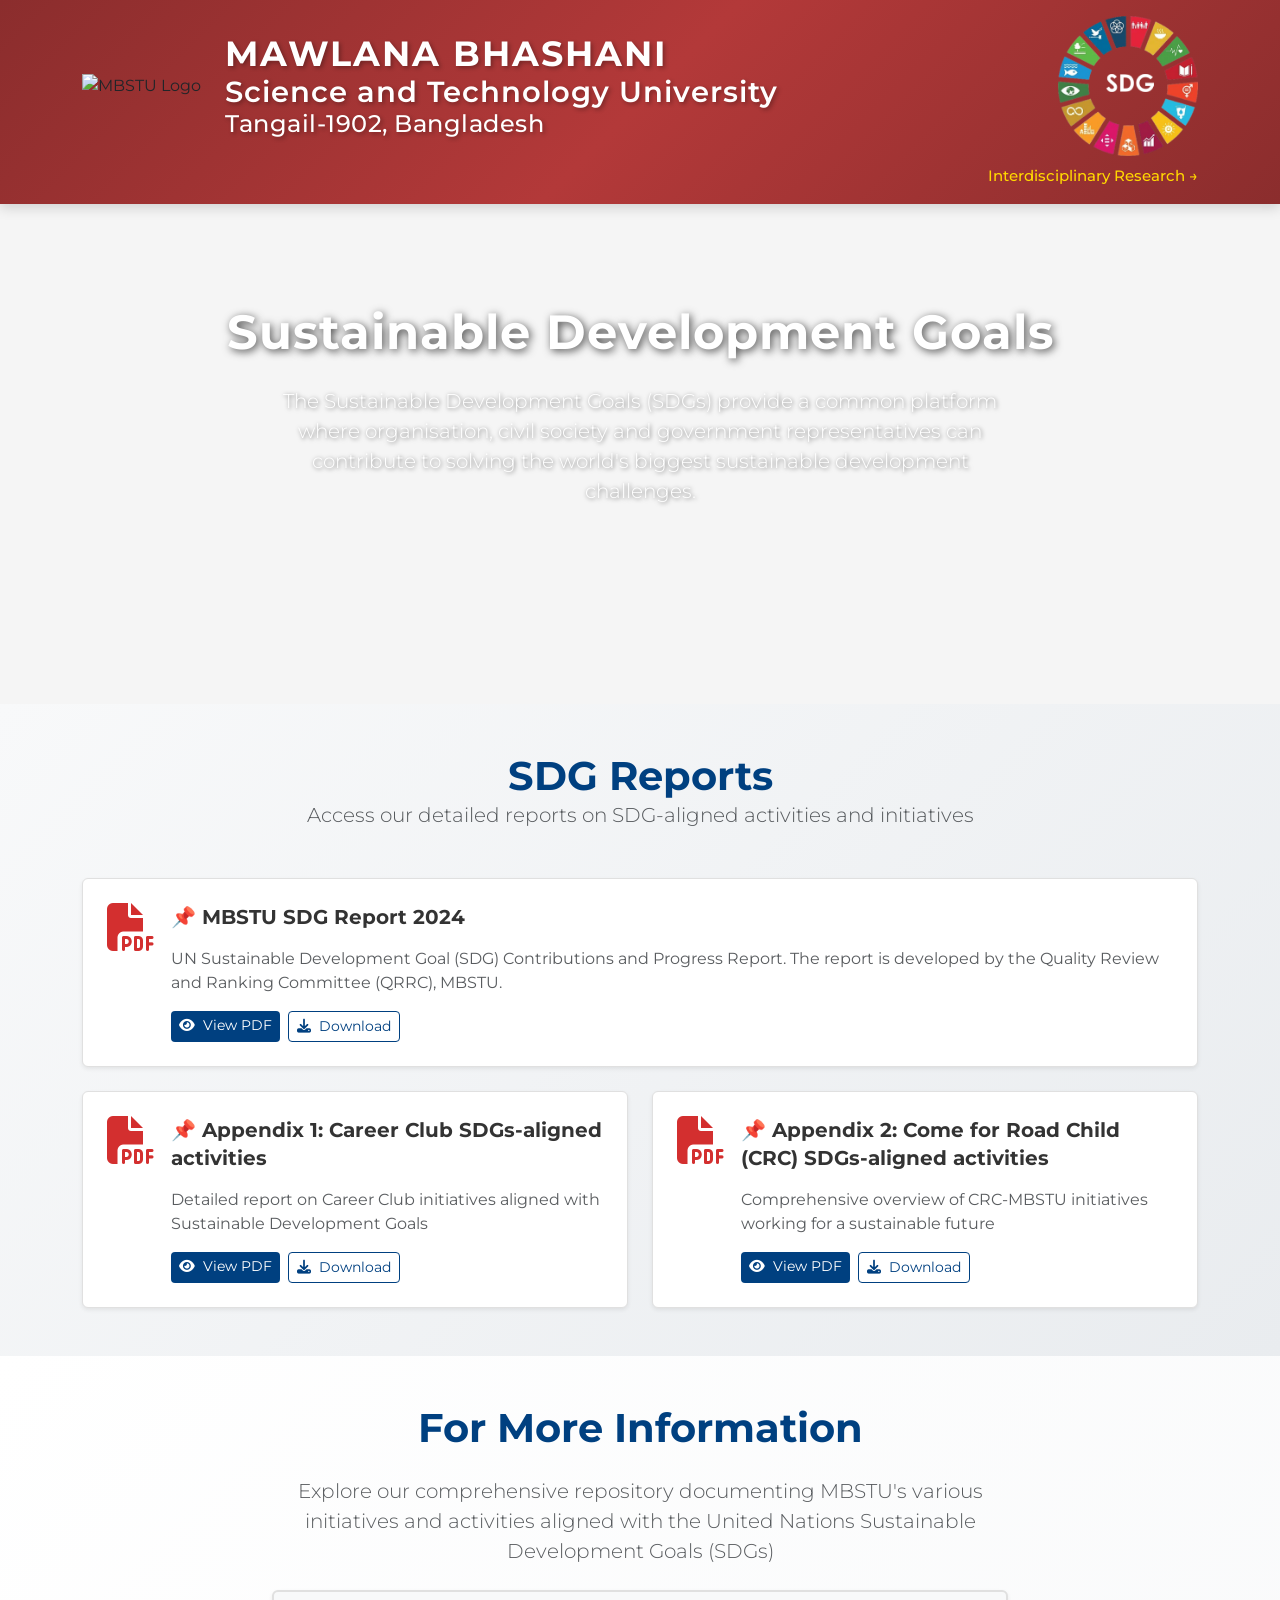
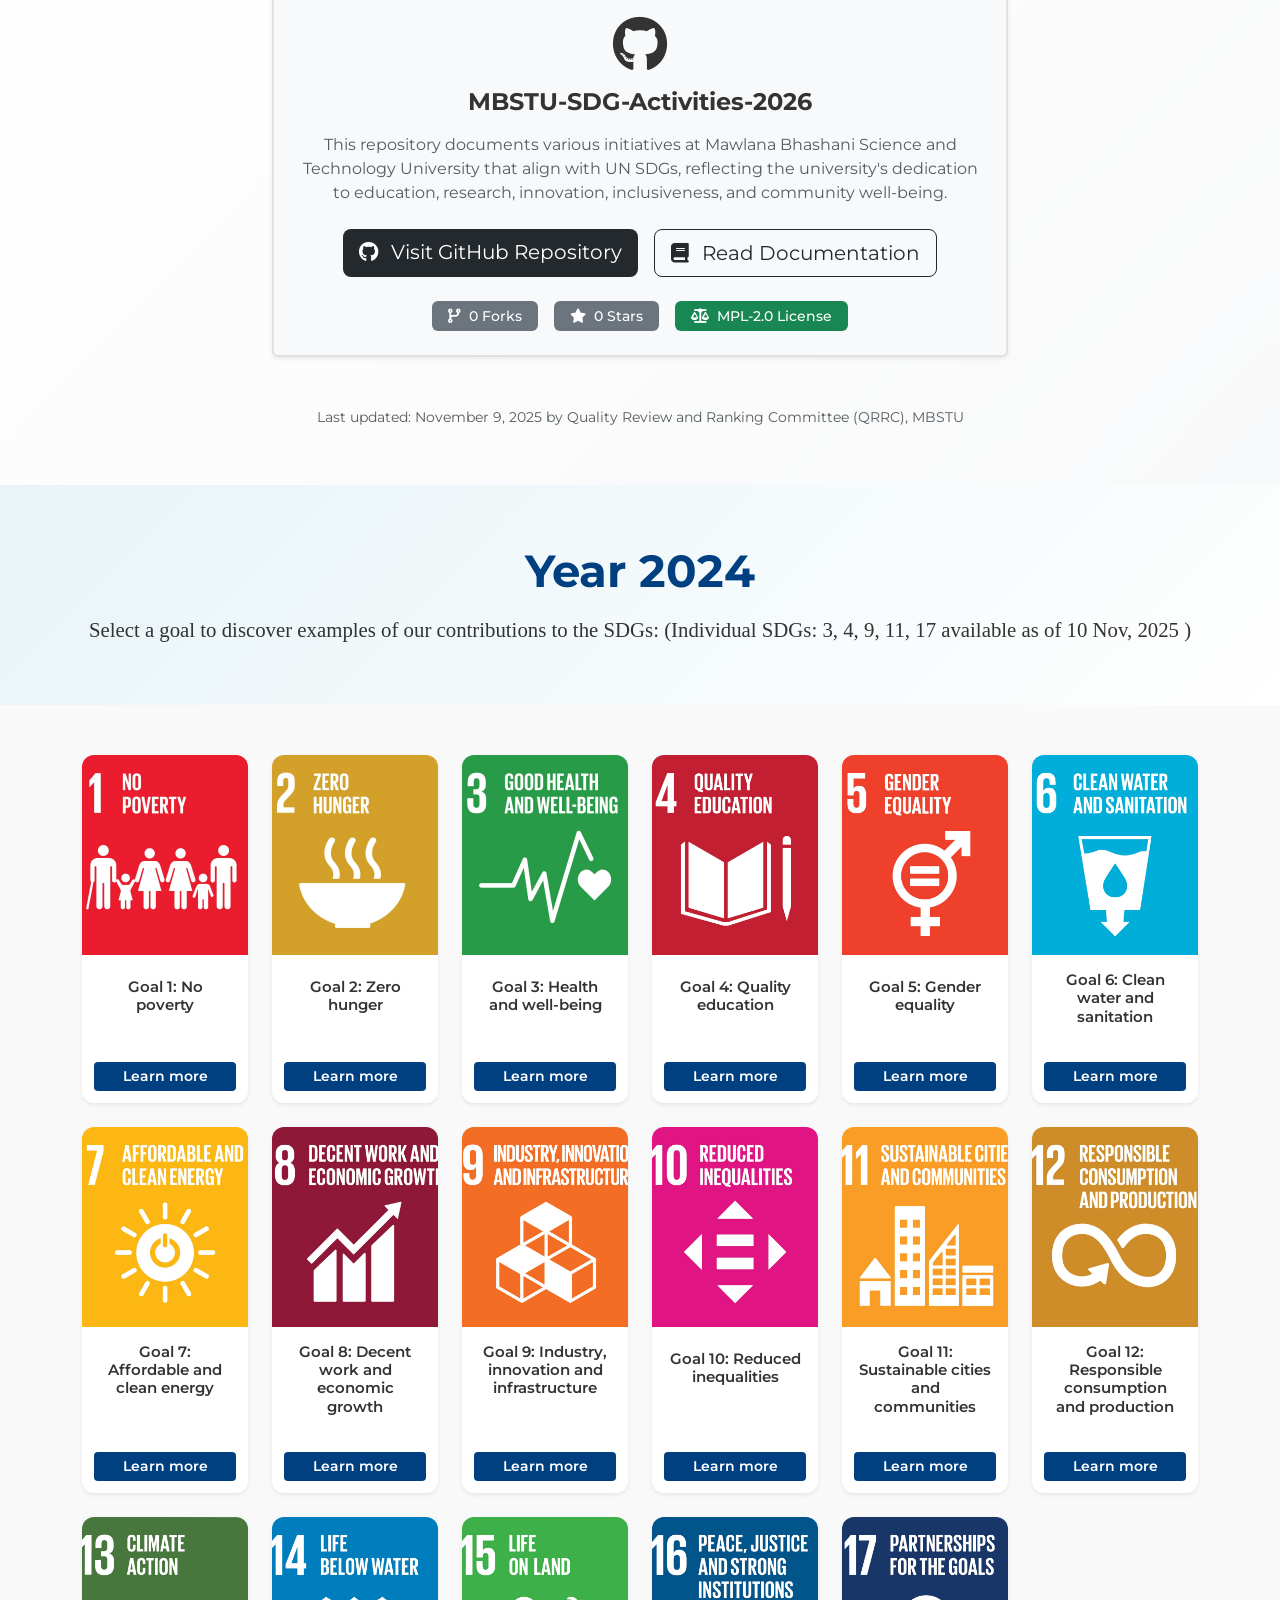
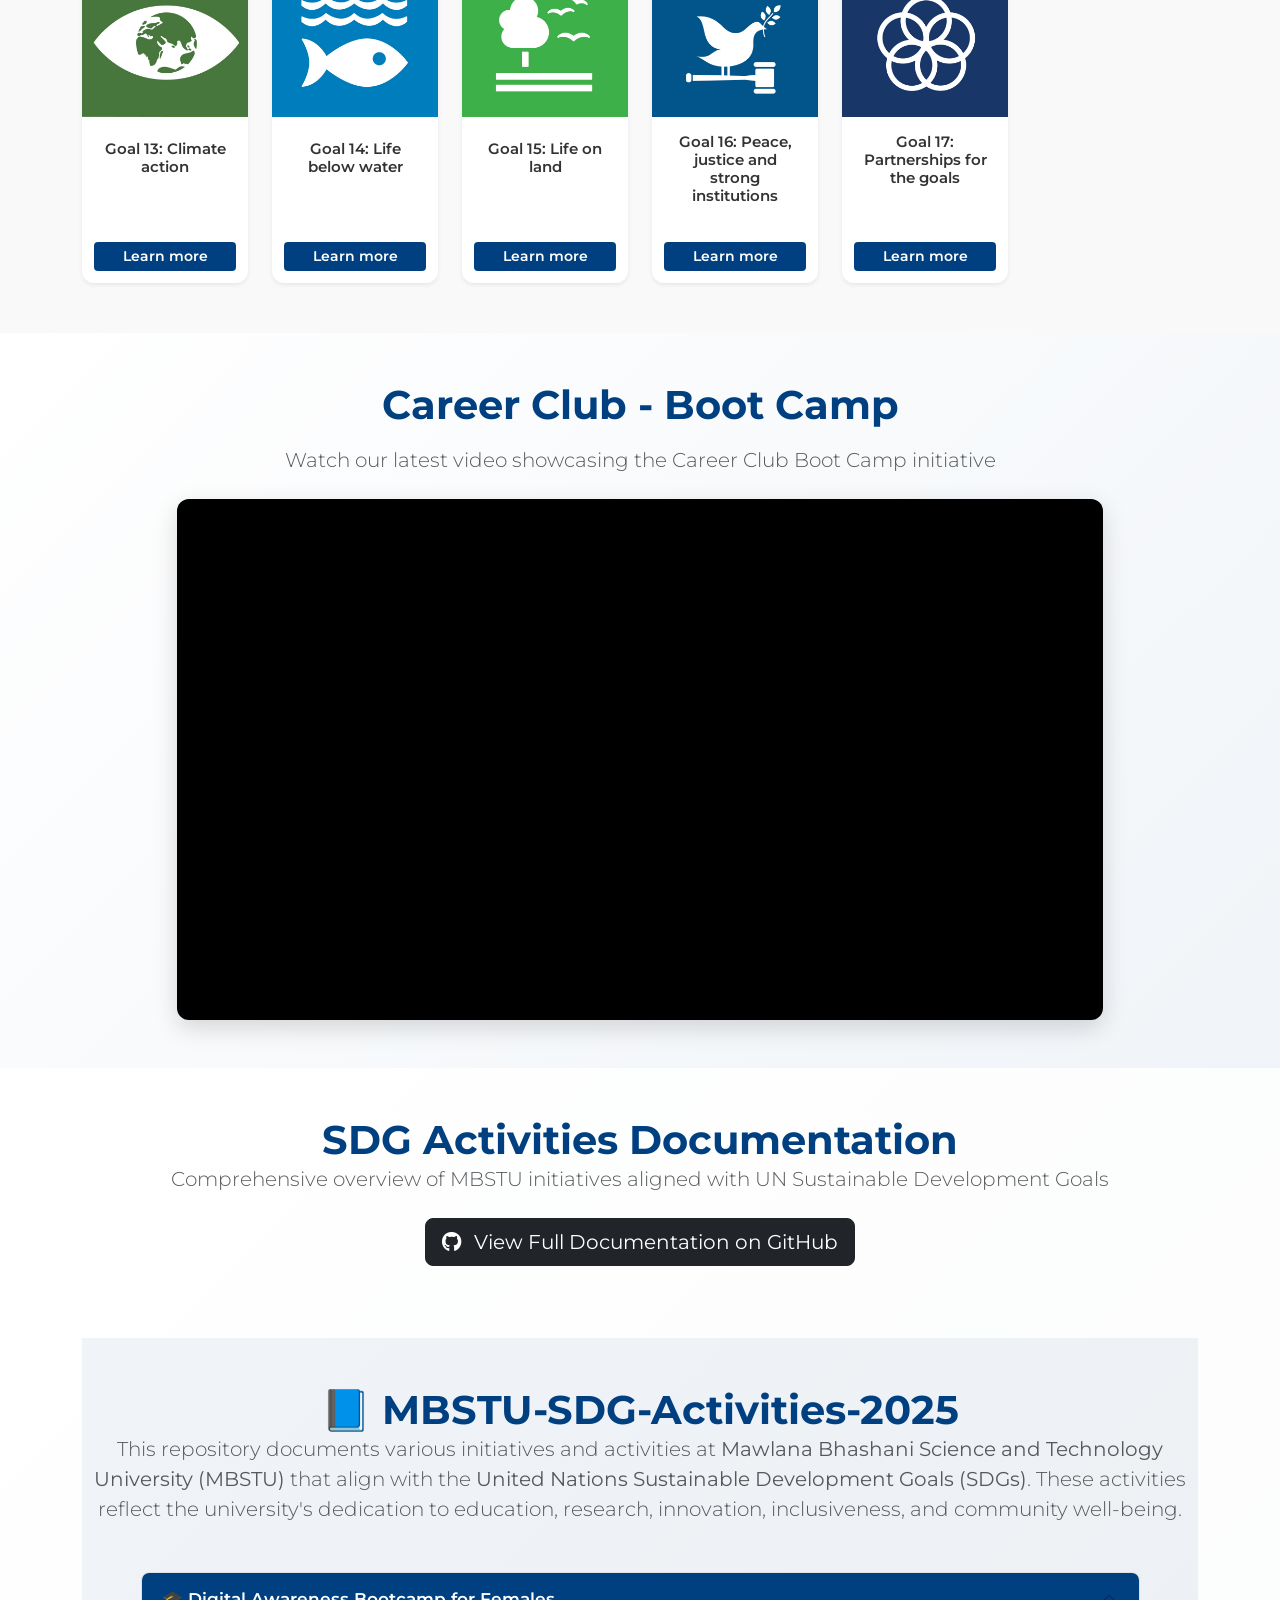
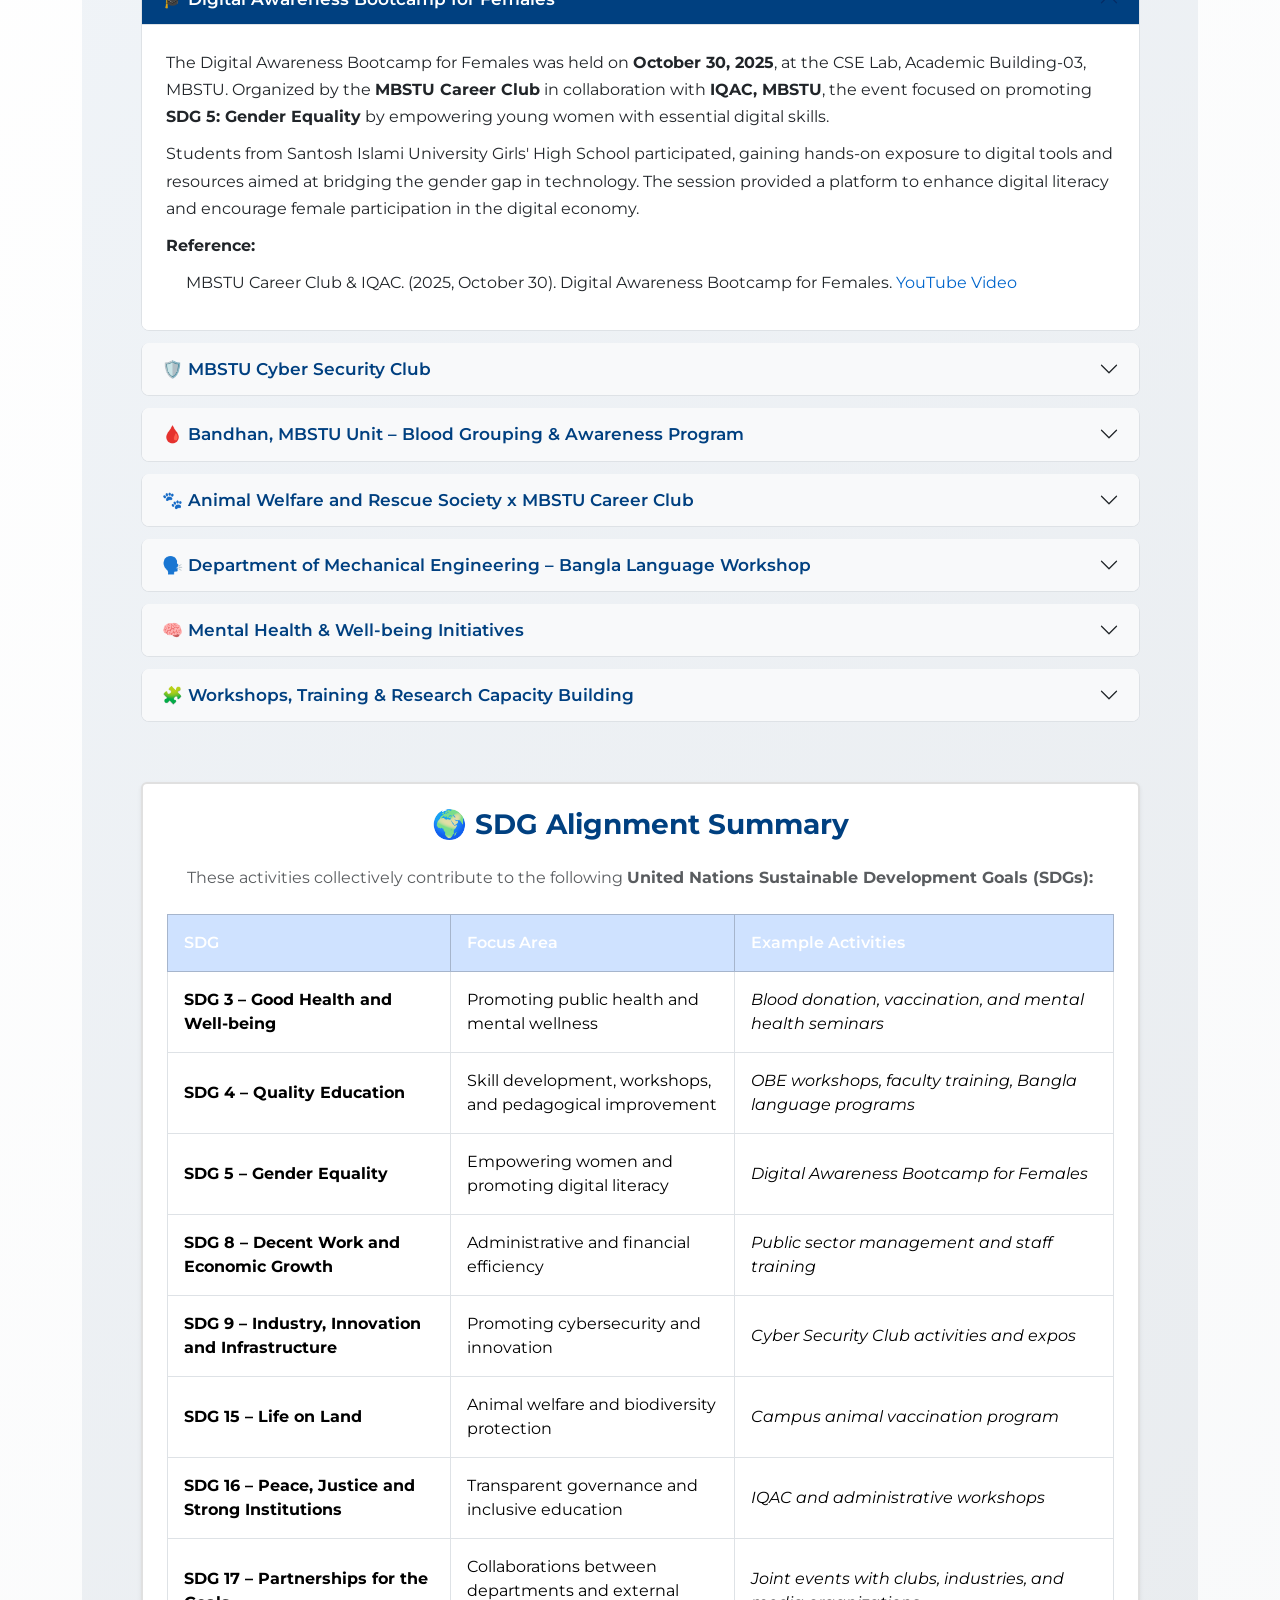
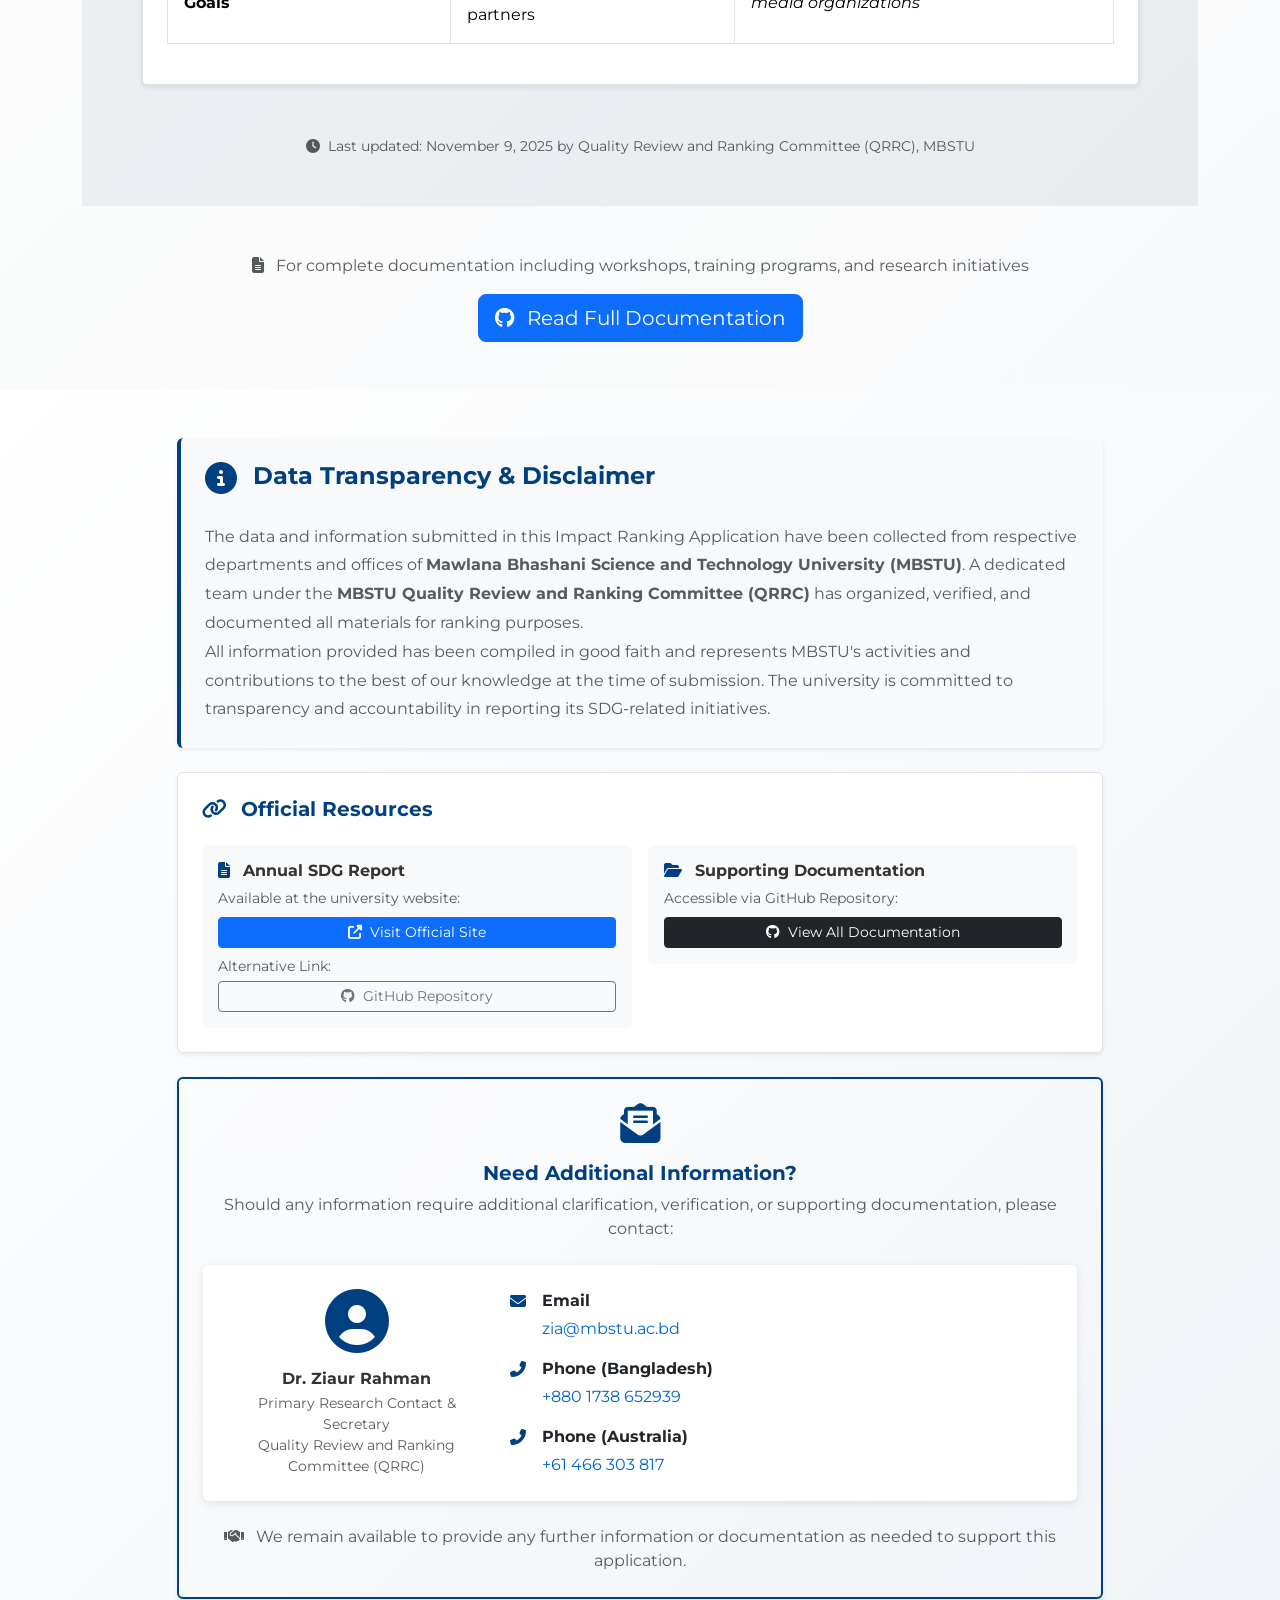
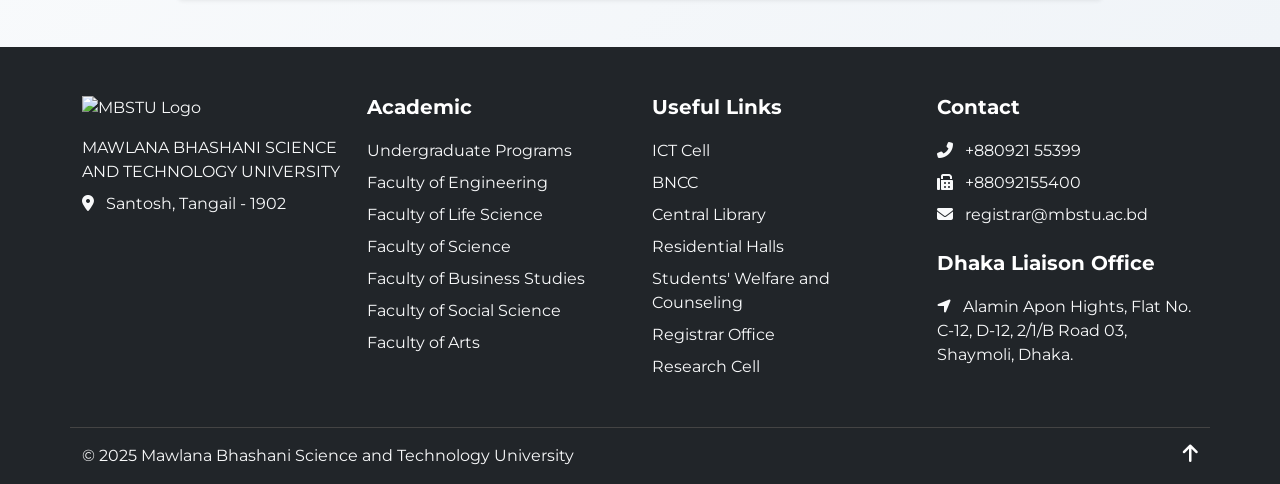
==== commit 0ea576a8: "finalized" ====
--- a/index.html
+++ b/index.html
@@ -789,6 +789,9 @@
                 class="header-logo-sdg"
               />
             </a>
+          </div>
+          <div class="col-12" style="text-align: right; padding-top: 0.5rem;">
+            <a href="../mbstu-isr-forked/index.html" target="blank" style="color: #ffd700; font-weight: 500; text-decoration: none; font-size: 0.95rem; transition: all 0.3s ease; cursor: pointer; border-bottom: 2px solid transparent;" onmouseover="this.style.borderBottom='2px solid #ffd700'; this.style.textDecoration='underline';" onmouseout="this.style.borderBottom='2px solid transparent'; this.style.textDecoration='none';">Interdisciplinary Research →</a>
           </div>
         </div>
       </div>
